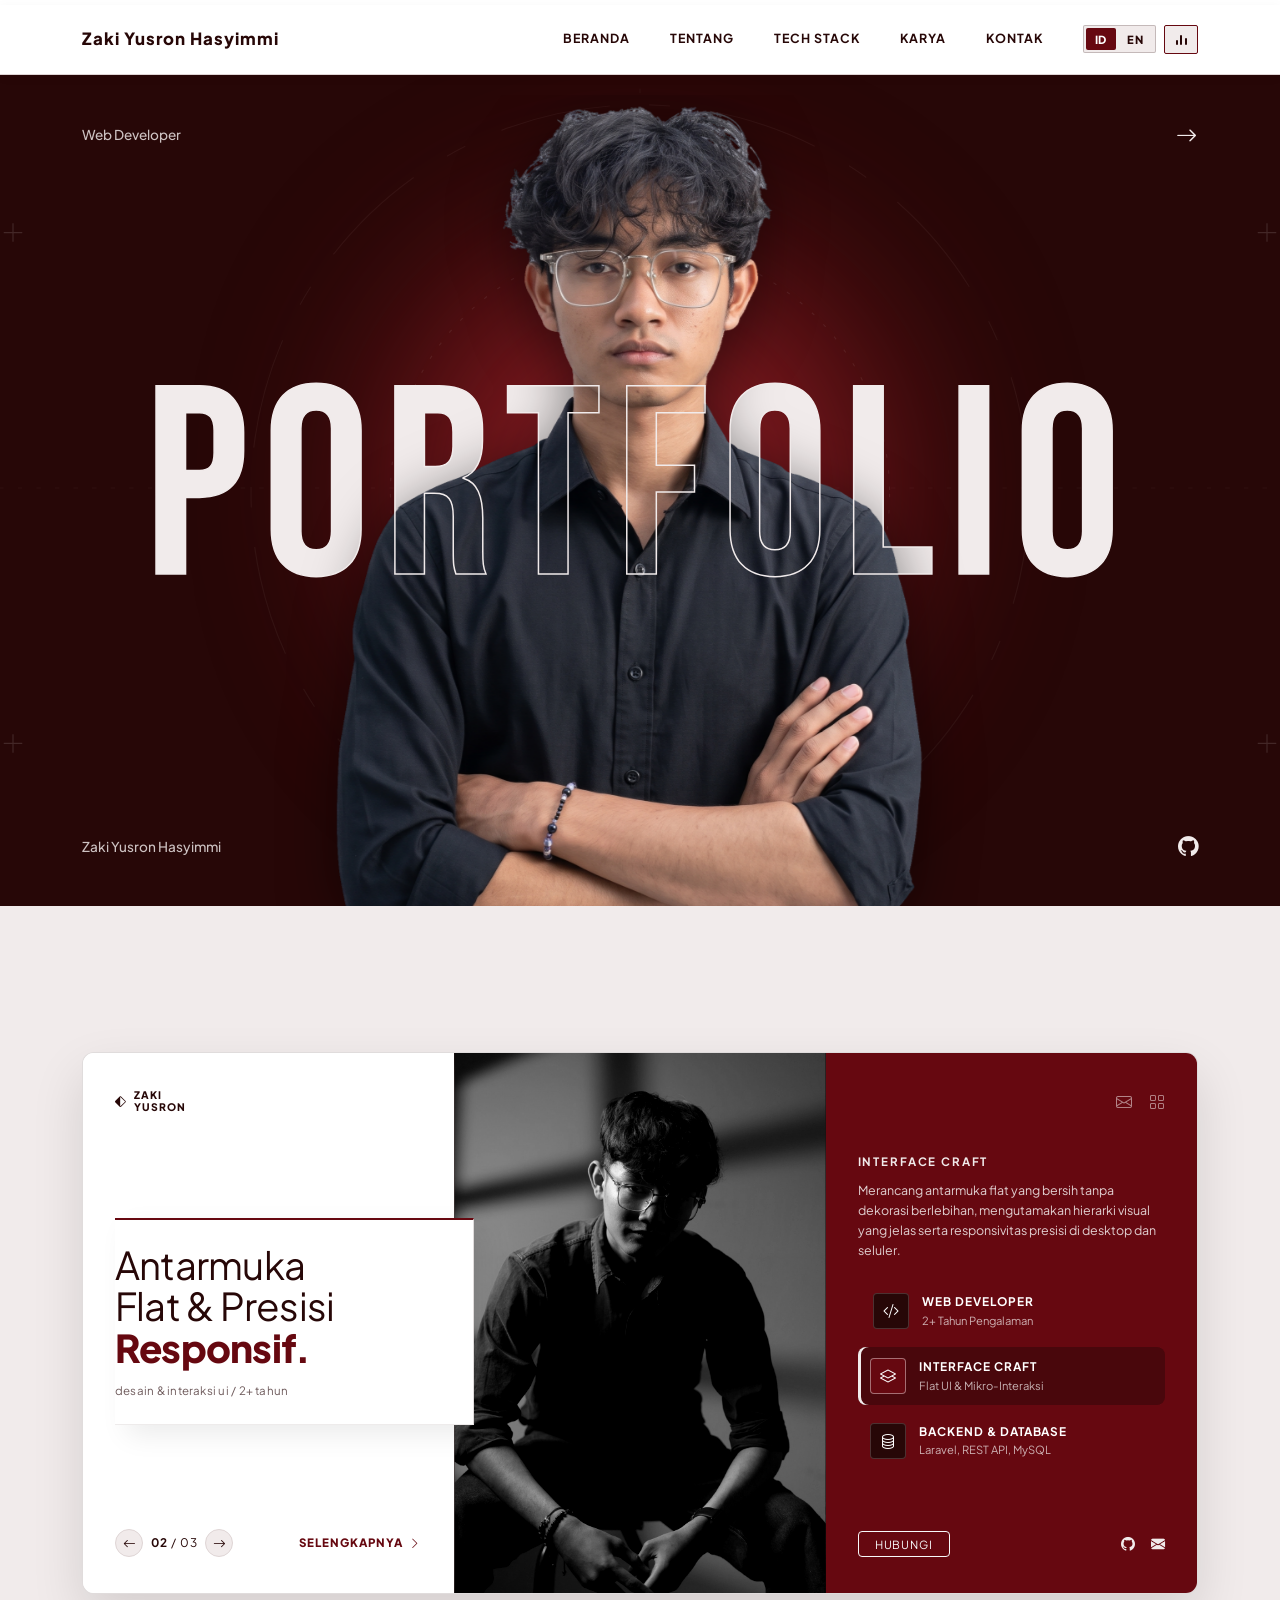
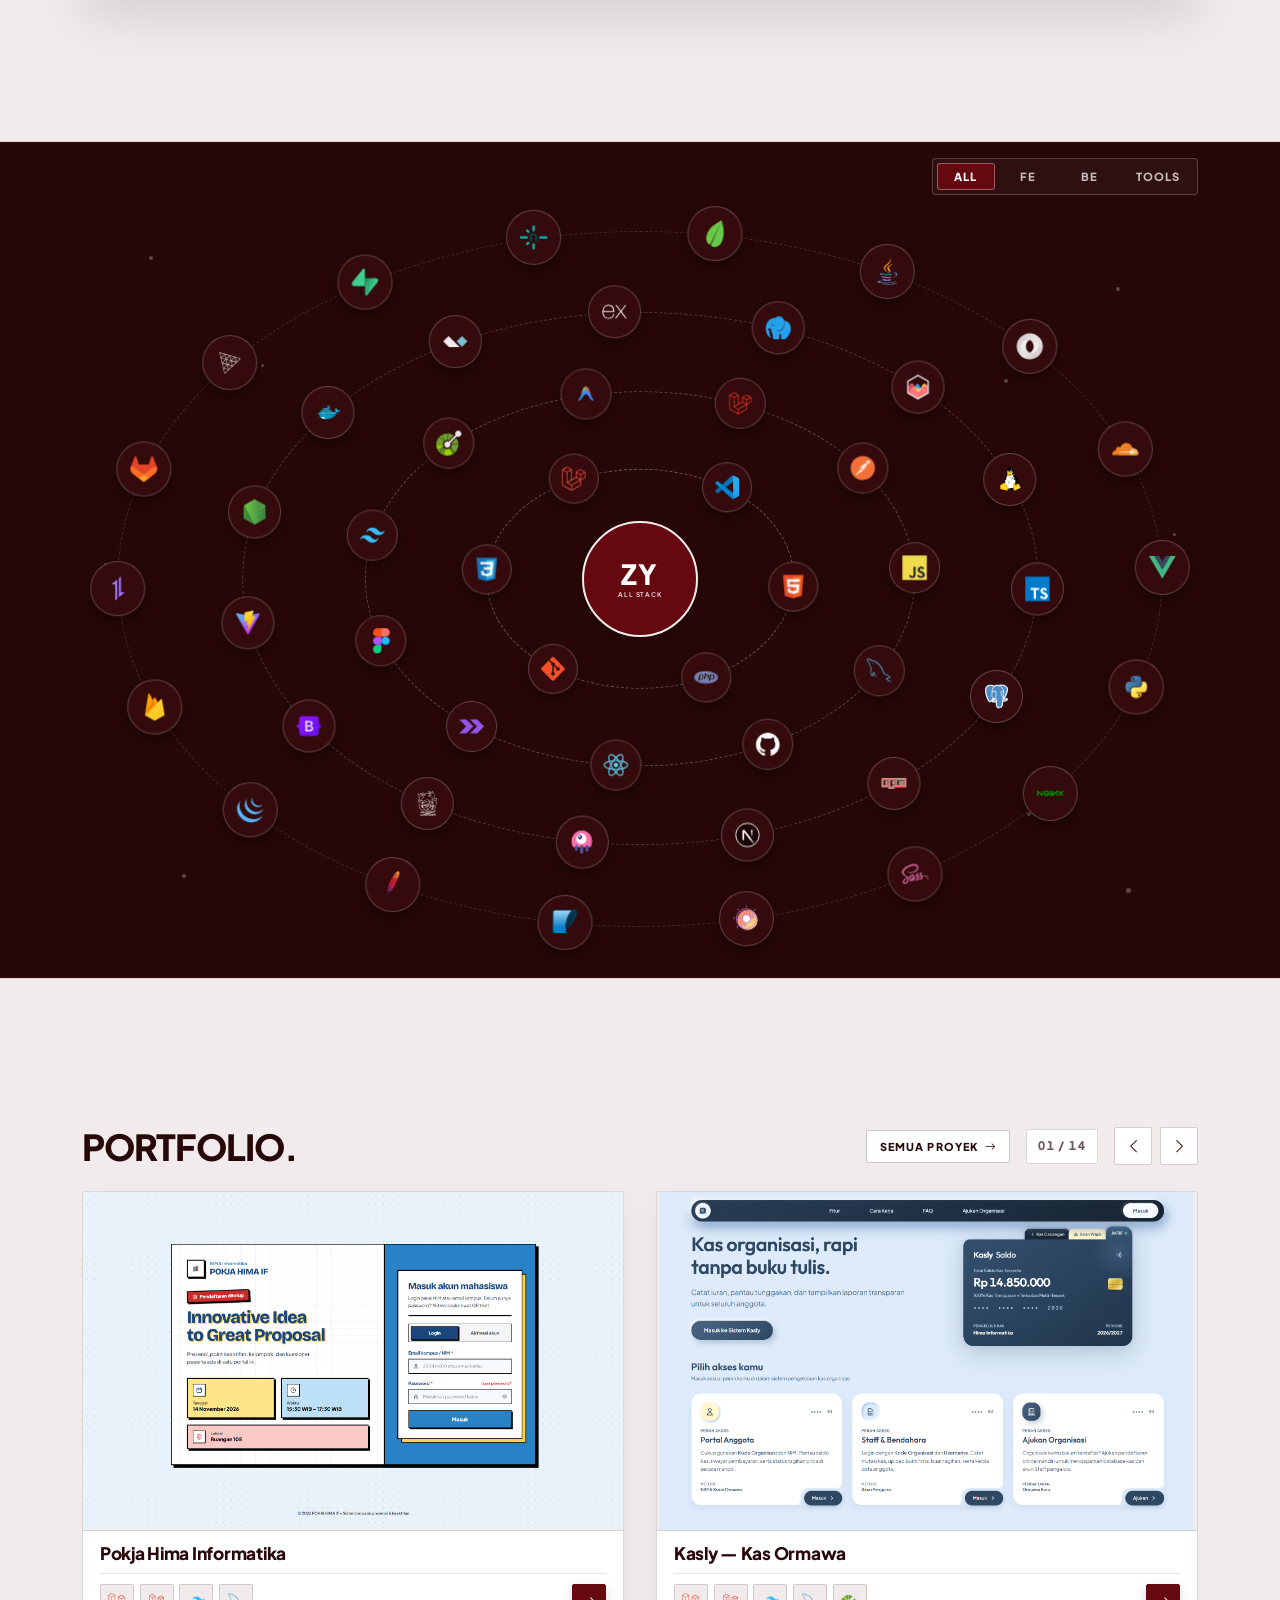
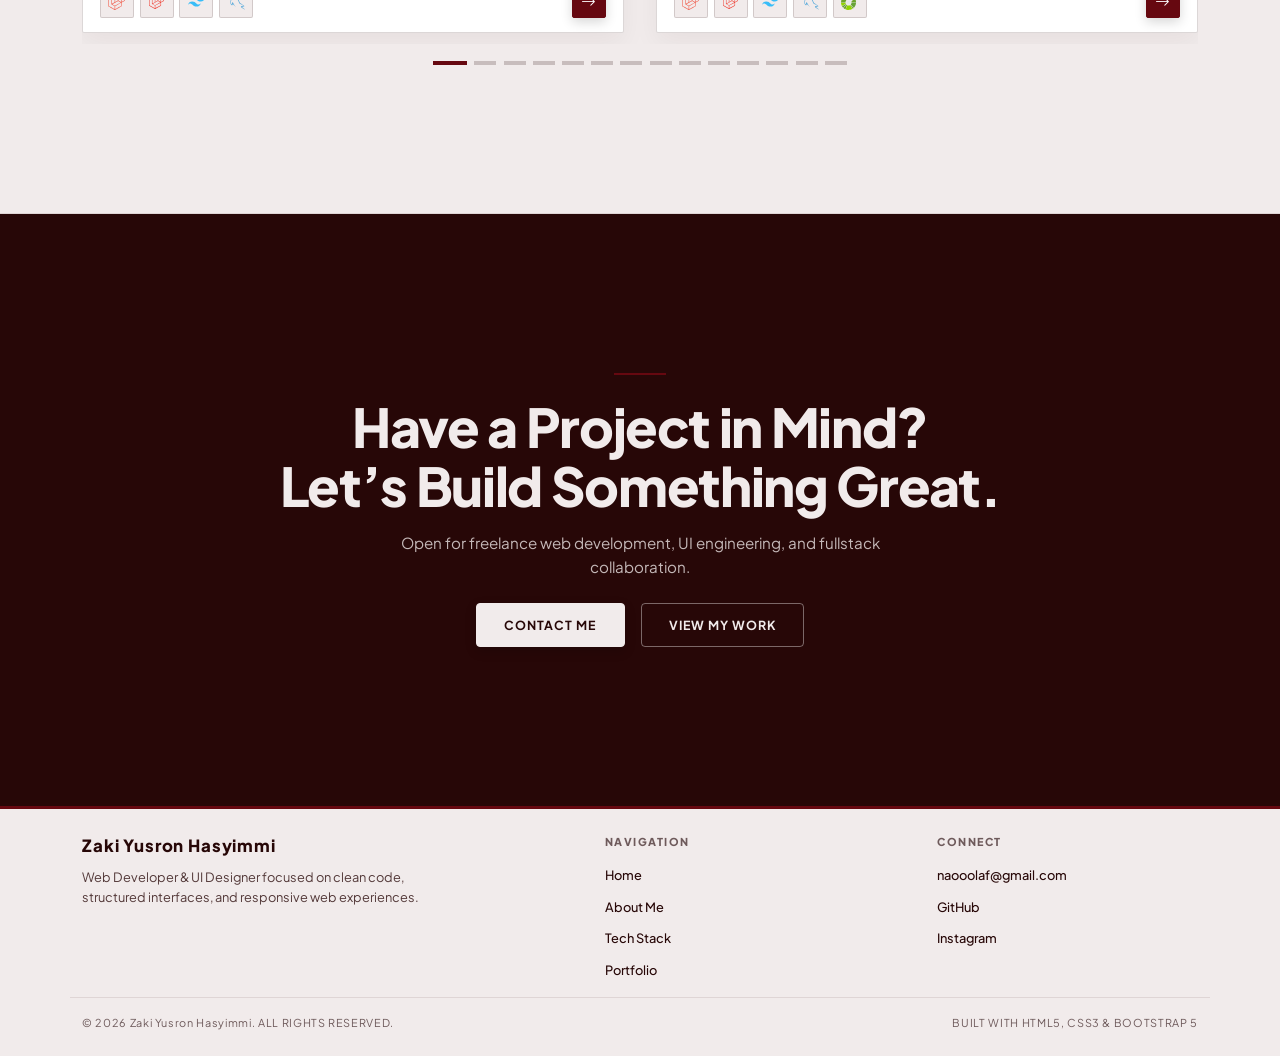
==== index.html @ 79c5156e "Add Wonderful Invitation event ticketing as project 15" ====
<!DOCTYPE html>
<html lang="id">
<head>
  <meta charset="UTF-8" />
  <meta name="viewport" content="width=device-width, initial-scale=1.0" />
  <title>Portofolio — Zaki Yusron Hasyimmi</title>

  <!-- Google Fonts: Bebas Neue (Display) & Plus Jakarta Sans (Clean Body) -->
  <link rel="preconnect" href="https://fonts.googleapis.com" />
  <link rel="preconnect" href="https://fonts.gstatic.com" crossorigin />
  <link
    href="https://fonts.googleapis.com/css2?family=Bebas+Neue&family=Plus+Jakarta+Sans:wght@400;500;600;700;800&display=swap"
    rel="stylesheet"
  />

  <!-- Bootstrap 5 CSS & Bootstrap Icons -->
  <link
    href="https://cdn.jsdelivr.net/npm/bootstrap@5.3.3/dist/css/bootstrap.min.css"
    rel="stylesheet"
  />
  <link
    href="https://cdn.jsdelivr.net/npm/bootstrap-icons@1.11.3/font/bootstrap-icons.min.css"
    rel="stylesheet"
  />

  <!-- Preload Hero Portrait -->
  <link rel="preload" as="image" href="assets/img/hero-zaki.png" fetchpriority="high" />

  <!-- Custom Stylesheet -->
  <link rel="stylesheet" href="assets/css/style.css" />
  <script>
    if ("scrollRestoration" in window.history) {
      window.history.scrollRestoration = "manual";
    }
    (function () {
      var nav = window.performance && window.performance.getEntriesByType
        ? window.performance.getEntriesByType("navigation")[0]
        : null;
      var isReload = (nav && nav.type === "reload") ||
        (window.performance && window.performance.navigation && window.performance.navigation.type === 1);
      if (isReload && window.location.hash && window.location.hash !== "#home") {
        window.history.replaceState(null, "", window.location.pathname + window.location.search + "#home");
      }
      var isHeroEntry = isReload || !window.location.hash || window.location.hash === "#home";
      var reducedMotion = window.matchMedia && window.matchMedia("(prefers-reduced-motion: reduce)").matches;
      var hasTransition = false;
      var transitionMode = "editorial";
      try {
        hasTransition = window.sessionStorage.getItem("portfolioTransition") === "1";
        transitionMode = window.sessionStorage.getItem("portfolioTransitionMode") || "editorial";
      } catch (_) {}
      if (!hasTransition && document.referrer) {
        if (/\/contact\.html(?:$|[?#])/i.test(document.referrer)) {
          hasTransition = true;
          transitionMode = "soft";
        } else if (/\/project\.html(?:$|[?#])/i.test(document.referrer)) {
          hasTransition = true;
        }
      }
      if (isHeroEntry && !reducedMotion) {
        document.documentElement.classList.add("is-preloading");
      } else if (hasTransition && !reducedMotion) {
        document.documentElement.classList.add("is-page-entering");
        if (transitionMode === "soft") {
          document.documentElement.classList.add("is-page-entering-soft");
        }
      }
      if (isHeroEntry) {
        window.scrollTo(0, 0);
      }
    })();
  </script>
</head>
<body data-page="home">
  <!-- ==================== PRELOADER ==================== -->
  <div id="sitePreloader" class="site-preloader" role="status" aria-live="polite" aria-label="Loading portfolio">
    <!-- Top Curtain: Editorial Stone -->
    <div class="site-preloader-pane site-preloader-pane--top">
      <div class="container site-preloader-edge">
        <span class="site-preloader-brand">
          <i class="bi bi-diamond-half me-2" aria-hidden="true"></i>
          <span>ZAKI YUSRON HASYIMMI</span>
        </span>
        <span class="site-preloader-tag">WEB DEVELOPER</span>
      </div>
    </div>

    <!-- Bottom Curtain: Editorial Dark Red -->
    <div class="site-preloader-pane site-preloader-pane--bottom">
      <div class="container site-preloader-edge">
        <span class="site-preloader-tag">PORTFOLIO // 2026</span>
        <span class="site-preloader-percent" id="sitePreloaderPercent">00%</span>
      </div>
    </div>

    <!-- Center Split Seam -->
    <div class="site-preloader-seam" aria-hidden="true">
      <div class="site-preloader-seam-fill" id="sitePreloaderSeam"></div>
    </div>

    <!-- Center Overlapping Stamp Card (Ramon / Swiss Frame) -->
    <div class="site-preloader-card">
      <span class="site-preloader-kicker" aria-hidden="true">INITIALIZING</span>
      <div class="site-preloader-word" aria-label="z.ysrnh">
        <span class="site-preloader-text" id="sitePreloaderText" aria-hidden="true"></span><span class="site-preloader-caret" aria-hidden="true"></span>
      </div>
      <div class="site-preloader-card-track" aria-hidden="true">
        <div class="site-preloader-card-bar" id="sitePreloaderBar"></div>
      </div>
    </div>
  </div>

  <!-- ==================== NAVBAR ==================== -->
  <header class="site-header sticky-top">
    <nav class="navbar navbar-expand-lg py-3">
      <div class="container">
        <a class="navbar-brand fw-extrabold tracking-wide" href="#home">
          Zaki Yusron Hasyimmi
        </a>

        <button
          class="navbar-toggler border-0 shadow-none"
          type="button"
          data-bs-toggle="collapse"
          data-bs-target="#mainNavbar"
          aria-controls="mainNavbar"
          aria-expanded="false"
          aria-label="Toggle navigation"
        >
          <span class="navbar-toggler-icon"></span>
        </button>

        <div class="collapse navbar-collapse" id="mainNavbar">
          <ul class="navbar-nav ms-auto align-items-lg-center gap-lg-4 mt-3 mt-lg-0">
            <li class="nav-item">
              <a class="nav-link" href="#home" data-i18n="nav.home">BERANDA</a>
            </li>
            <li class="nav-item">
              <a class="nav-link" href="#about" data-i18n="nav.about">TENTANG</a>
            </li>
            <li class="nav-item">
              <a class="nav-link" href="#skills" data-i18n="nav.skills">TECH STACK</a>
            </li>
            <li class="nav-item">
              <a class="nav-link" href="#work" data-i18n="nav.work">KARYA</a>
            </li>
            <li class="nav-item">
              <a class="nav-link" href="#contact" data-i18n="nav.contact">KONTAK</a>
            </li>
            <li class="nav-item ms-lg-2 pt-2 pt-lg-0">
              <div class="d-flex align-items-center gap-2">
                <div class="lang-switcher" role="group" aria-label="Pilih bahasa" data-i18n-aria="lang.groupAria">
                  <button type="button" class="lang-btn is-active" data-lang="id" aria-pressed="true">ID</button>
                  <button type="button" class="lang-btn" data-lang="en" aria-pressed="false">EN</button>
                </div>
                <button
                  type="button"
                  id="audioToggleBtn"
                  class="audio-toggle-btn"
                  aria-label="Putar atau bisukan musik latar"
                  aria-pressed="false"
                  data-i18n-aria="audio.toggleAria"
                  data-audio-toggle
                >
                  <span class="audio-eq" aria-hidden="true"><span></span><span></span><span></span></span>
                </button>
              </div>
            </li>
          </ul>
        </div>
      </div>
    </nav>
  </header>

  <main>
    <!-- ==================== HERO SECTION (ref1.png style) ==================== -->
    <section id="home" class="hero-section is-hero-play">
      <div class="hero-ambient-bg" aria-hidden="true">
        <div class="hero-bg-glow"></div>

        <svg class="hero-bg-rings" viewBox="0 0 1200 720" preserveAspectRatio="xMidYMid slice">
          <!-- Faint Architectural Axis Crosshairs -->
          <line x1="0" y1="360" x2="1200" y2="360" stroke="rgba(241, 235, 235, 0.04)" stroke-width="1" stroke-dasharray="4 12" />
          <line x1="600" y1="0" x2="600" y2="720" stroke="rgba(241, 235, 235, 0.04)" stroke-width="1" stroke-dasharray="4 12" />

          <!-- Subtle Concentric Focus Rings Behind Portrait -->
          <g class="hero-bg-ring hero-bg-ring--cw">
            <circle cx="600" cy="365" r="215" fill="none" stroke="rgba(241, 235, 235, 0.075)" stroke-width="1" stroke-dasharray="3 11" />
          </g>
          <g class="hero-bg-ring hero-bg-ring--ccw">
            <circle cx="600" cy="365" r="335" fill="none" stroke="rgba(241, 235, 235, 0.05)" stroke-width="1" stroke-dasharray="96 34 18 34" />
          </g>

          <!-- Faint Outer Edge Framing Crosses -->
          <path d="M52 140 L68 140 M60 132 L60 148 M1132 140 L1148 140 M1140 132 L1140 148 M52 580 L68 580 M60 572 L60 588 M1132 580 L1148 580 M1140 572 L1140 588" stroke="rgba(241, 235, 235, 0.14)" stroke-width="1" />
        </svg>

        <span class="hero-dust" style="--dx: 10%; --dy: 68%; --dsz: 2.5px; --ddur: 13s; --ddel: -2s;"></span>
        <span class="hero-dust" style="--dx: 18%; --dy: 34%; --dsz: 2px; --ddur: 17s; --ddel: -6s;"></span>
        <span class="hero-dust" style="--dx: 25%; --dy: 78%; --dsz: 3px; --ddur: 15s; --ddel: -9s;"></span>
        <span class="hero-dust" style="--dx: 75%; --dy: 74%; --dsz: 2.5px; --ddur: 14s; --ddel: -4s;"></span>
        <span class="hero-dust" style="--dx: 83%; --dy: 36%; --dsz: 2px; --ddur: 18s; --ddel: -11s;"></span>
        <span class="hero-dust" style="--dx: 90%; --dy: 64%; --dsz: 3px; --ddur: 16s; --ddel: -7s;"></span>
      </div>

      <div class="hero-portrait-wrap">
        <img
          src="assets/img/hero-zaki.png"
          alt="Potret Zaki Yusron Hasyimmi"
          data-i18n-alt="hero.portraitAlt"
          class="hero-portrait-img"
        />
      </div>

      <div class="container hero-inner d-flex flex-column justify-content-between py-4 py-lg-5">
        <!-- Top Bar -->
        <div class="d-flex justify-content-between align-items-center hero-meta">
          <span>Web Developer</span>
          <a
            href="#about"
            class="hero-arrow-link"
            aria-label="Gulir ke bagian Tentang"
            data-i18n-aria="hero.arrowAria"
          >
            <i class="bi bi-arrow-right"></i>
          </a>
        </div>

        <!-- Center Layered Typography -->
        <div class="hero-stage my-auto">
          <div class="hero-word hero-word-solid" aria-hidden="true">PORTFOLIO</div>
          <h1 class="hero-word hero-word-outline">PORTFOLIO</h1>
        </div>

        <!-- Bottom Bar -->
        <div class="d-flex justify-content-between align-items-center hero-meta">
          <span>Zaki Yusron Hasyimmi</span>
          <a
            href="https://github.com/zysrnh"
            target="_blank"
            rel="noopener noreferrer"
            class="hero-meta-link"
            aria-label="Profil GitHub Zaki Yusron Hasyimmi"
            data-i18n-aria="hero.githubAria"
          >
            <i class="bi bi-github" aria-hidden="true"></i>
          </a>
        </div>
      </div>

      <div class="hero-navy-sheen" aria-hidden="true"></div>
    </section>

    <!-- ==================== ABOUT ME SECTION (Editorial Blueprint + Ramon 3-Panel) ==================== -->
    <section id="about" class="about-section">
      <div class="about-ambient-bg" aria-hidden="true">
        <div class="about-backdrop-word about-backdrop-word--top">ABOUT</div>
        <div class="about-backdrop-word about-backdrop-word--bottom">PROFILE</div>
        <svg class="about-bg-reticle" viewBox="0 0 1200 700" preserveAspectRatio="xMidYMid slice">
          <defs>
            <pattern id="aboutGridPattern" width="56" height="56" patternUnits="userSpaceOnUse">
              <path d="M 56 0 L 0 0 0 56" fill="none" stroke="rgba(39, 7, 7, 0.085)" stroke-width="1" />
              <path d="M 53 0 L 59 0 M 56 -3 L 56 3" fill="none" stroke="rgba(102, 8, 16, 0.16)" stroke-width="1" />
            </pattern>
          </defs>
          <rect width="1200" height="700" fill="url(#aboutGridPattern)" />

          <!-- Hairline Blueprint Axes -->
          <line x1="0" y1="350" x2="1200" y2="350" stroke="rgba(39, 7, 7, 0.2)" stroke-width="1" stroke-dasharray="5 9" />
          <line x1="600" y1="0" x2="600" y2="700" stroke="rgba(39, 7, 7, 0.2)" stroke-width="1" stroke-dasharray="5 9" />
          <line x1="90" y1="55" x2="1110" y2="645" stroke="rgba(39, 7, 7, 0.1)" stroke-width="1" />
          <line x1="1110" y1="55" x2="90" y2="645" stroke="rgba(39, 7, 7, 0.1)" stroke-width="1" />

          <!-- Wide Reference Frame & Target Rings -->
          <circle cx="600" cy="350" r="390" fill="none" stroke="rgba(102, 8, 16, 0.22)" stroke-width="1.2" stroke-dasharray="8 10" />
          <circle cx="600" cy="350" r="515" fill="none" stroke="rgba(39, 7, 7, 0.14)" stroke-width="1" />

          <!-- Corner Blueprint Brackets -->
          <path d="M24 58 L24 24 L58 24" fill="none" stroke="rgba(102, 8, 16, 0.5)" stroke-width="1.8" />
          <path d="M1142 24 L1176 24 L1176 58" fill="none" stroke="rgba(102, 8, 16, 0.5)" stroke-width="1.8" />
          <path d="M24 642 L24 676 L58 676" fill="none" stroke="rgba(102, 8, 16, 0.5)" stroke-width="1.8" />
          <path d="M1142 676 L1176 676 L1176 642" fill="none" stroke="rgba(102, 8, 16, 0.5)" stroke-width="1.8" />

          <!-- Registration Crosshairs (+) -->
          <path d="M44 350 L64 350 M54 340 L54 360 M1136 350 L1156 350 M1146 340 L1146 360 M590 24 L610 24 M600 14 L600 34 M590 676 L610 676 M600 666 L600 686" stroke="rgba(102, 8, 16, 0.55)" stroke-width="1.6" />
        </svg>
      </div>

      <div class="container position-relative about-container">
        <div class="ramon-card" id="aboutRamonCard">
          <div class="ramon-grid">
            <!-- Panel 1: Left White Intro -->
            <div class="ramon-left">
              <div class="d-flex justify-content-between align-items-center">
                <div class="ramon-brand-mark">
                  <i class="bi bi-diamond-half me-2" aria-hidden="true"></i>
                  <span>ZAKI<br />YUSRON</span>
                </div>
                <button
                  type="button"
                  id="aboutBackBtn"
                  class="ramon-back-btn"
                  aria-label="Kembali ke ringkasan"
                  data-i18n-aria="about.backAria"
                >
                  <i class="bi bi-arrow-left me-1"></i> <span data-i18n="about.back">Kembali</span>
                </button>
              </div>

              <div class="ramon-headline-box my-auto" id="aboutLeftContent">
                <h2 class="ramon-title" id="aboutSlideTitle">
                  Merancang<br />
                  Kode Rapi<br />
                  <strong>Selalu.</strong>
                </h2>
                <p class="ramon-sub mb-0" id="aboutSlideSub">
                  ide ke aplikasi web / oleh z.ysrnh
                </p>
                <p class="ramon-mobile-desc d-lg-none mb-0" id="aboutMobileDesc"></p>
              </div>

              <div class="ramon-bottom-nav d-flex align-items-center justify-content-between">
                <div class="d-flex align-items-center gap-2">
                  <button
                    type="button"
                    id="aboutPrevBtn"
                    class="ramon-arrow-btn"
                    aria-label="Slide sebelumnya"
                    data-i18n-aria="about.prevAria"
                  >
                    <i class="bi bi-arrow-left"></i>
                  </button>
                  <span class="ramon-counter">
                    <strong id="aboutSlideNum">01</strong> / 03
                  </span>
                  <button
                    type="button"
                    id="aboutNextBtn"
                    class="ramon-arrow-btn"
                    aria-label="Slide berikutnya"
                    data-i18n-aria="about.nextAria"
                  >
                    <i class="bi bi-arrow-right"></i>
                  </button>
                </div>

                <button type="button" id="aboutExpandBtn" class="ramon-readmore-btn">
                  <span data-i18n="about.readMore">SELENGKAPNYA</span> <i class="bi bi-chevron-right ms-1"></i>
                </button>
              </div>
            </div>

            <!-- Panel 2: Center B&W Editorial Portrait Slider Track -->
            <div class="ramon-center">
              <div class="ramon-photo-track" id="aboutPhotoTrack">
                <img
                  src="assets/img/about-zaki-1.jpg"
                  alt="Potret editorial Zaki Yusron Hasyimmi 1"
                  class="ramon-photo"
                />
                <img
                  src="assets/img/about-zaki-2.jpg"
                  alt="Potret editorial Zaki Yusron Hasyimmi 2"
                  class="ramon-photo"
                />
                <img
                  src="assets/img/about-zaki-3.jpg"
                  alt="Potret editorial Zaki Yusron Hasyimmi 3"
                  class="ramon-photo"
                />
              </div>
            </div>

            <!-- Panel 3: Right Dark Abstract & Expandable Detail -->
            <div class="ramon-right">
              <div class="d-flex justify-content-end gap-3 ramon-top-icons">
                <button
                  type="button"
                  class="btn btn-link p-0 text-white-50"
                  data-bs-toggle="modal"
                  data-bs-target="#contactModal"
                  aria-label="Buka formulir kontak"
                  data-i18n-aria="about.contactAria"
                >
                  <i class="bi bi-envelope"></i>
                </button>
                <a
                  href="#work"
                  class="text-white-50"
                  aria-label="Lihat bagian Karya"
                  data-i18n-aria="about.workAria"
                >
                  <i class="bi bi-grid"></i>
                </a>
              </div>

              <div class="my-auto ramon-right-body" id="aboutRightContent">
                <div class="ramon-abstract-label" id="aboutRightLabel">RINGKASAN</div>
                <p class="ramon-abstract-text" id="aboutRightText">
                  Mahasiswa Teknik Informatika &amp; Fullstack Web Developer berpengalaman 2+ tahun mengubah kebutuhan kompleks menjadi aplikasi web cepat, rapi, dan responsif.
                </p>

                <ul class="list-unstyled ramon-item-list mb-0" id="aboutItemList">
                  <li class="active" data-slide-target="0">
                    <div class="ramon-item-thumb thumb-icon">
                      <i class="bi bi-code-slash"></i>
                    </div>
                    <div>
                      <div class="ramon-item-title">WEB DEVELOPER</div>
                      <div class="ramon-item-sub">2+ Tahun Pengalaman</div>
                    </div>
                  </li>
                  <li data-slide-target="1">
                    <div class="ramon-item-thumb thumb-icon">
                      <i class="bi bi-layers"></i>
                    </div>
                    <div>
                      <div class="ramon-item-title">INTERFACE CRAFT</div>
                      <div class="ramon-item-sub">Flat UI &amp; Mikro-Interaksi</div>
                    </div>
                  </li>
                  <li data-slide-target="2">
                    <div class="ramon-item-thumb thumb-icon">
                      <i class="bi bi-database"></i>
                    </div>
                    <div>
                      <div class="ramon-item-title">BACKEND &amp; DATABASE</div>
                      <div class="ramon-item-sub">Laravel, REST API, MySQL</div>
                    </div>
                  </li>
                </ul>

                <!-- Expanded Detail View (Shown when READ MORE / item clicked) -->
                <div class="ramon-detail-panel" id="aboutDetailPanel">
                  <div class="ramon-detail-tabs mb-3" role="tablist">
                    <button type="button" class="detail-tab active" data-tab="overview">
                      <i class="bi bi-file-text" aria-hidden="true"></i>
                      <span data-i18n="about.tabOverview">Ringkasan</span>
                    </button>
                    <button type="button" class="detail-tab" data-tab="stack">
                      <i class="bi bi-layers" aria-hidden="true"></i>
                      <span data-i18n="about.tabStack">Stack Utama</span>
                    </button>
                    <button type="button" class="detail-tab" data-tab="focus">
                      <i class="bi bi-bullseye" aria-hidden="true"></i>
                      <span data-i18n="about.tabFocus">Fokus</span>
                    </button>
                  </div>
                  <p class="ramon-detail-copy mb-3" id="aboutDetailCopy"></p>
                  <div class="d-flex flex-wrap gap-2" id="aboutDetailBadges"></div>
                </div>
              </div>

              <div class="d-flex justify-content-between align-items-center pt-3">
                <button
                  type="button"
                  class="btn btn-sm btn-outline-light rounded-1 px-3 py-1"
                  style="font-size: 0.7rem; letter-spacing: 0.08em;"
                  data-bs-toggle="modal"
                  data-bs-target="#contactModal"
                  data-i18n="about.hire"
                >
                  HUBUNGI
                </button>
                <div class="d-flex align-items-center gap-3 ramon-socials">
                  <a href="https://github.com/zysrnh" target="_blank" rel="noopener noreferrer" aria-label="GitHub Zaki Yusron Hasyimmi">
                    <i class="bi bi-github"></i>
                  </a>
                  <button
                    type="button"
                    class="ramon-social-btn"
                    data-bs-toggle="modal"
                    data-bs-target="#contactModal"
                    aria-label="Buka formulir kontak"
                    data-i18n-aria="about.contactAria"
                  >
                    <i class="bi bi-envelope-fill"></i>
                  </button>
                </div>
              </div>
            </div>
          </div>
        </div>
      </div>
    </section>

    <!-- ==================== TECH STACK SECTION (Full-Screen Constellation Orbit) ==================== -->
    <section id="skills" class="skills-section" aria-label="Tech Stack">
      <div class="skills-galaxy-bg" aria-hidden="true">
        <div class="skills-galaxy-aura skills-galaxy-aura--core"></div>
        <div class="skills-galaxy-aura skills-galaxy-aura--left"></div>
        <div class="skills-galaxy-aura skills-galaxy-aura--right"></div>
        <span class="galaxy-star" style="--sx: 9%; --sy: 14%; --sz: 2.5px; --sd: 0s;"></span>
        <span class="galaxy-star" style="--sx: 18%; --sy: 32%; --sz: 2px; --sd: -1.1s;"></span>
        <span class="galaxy-star" style="--sx: 27%; --sy: 11%; --sz: 3px; --sd: -2.4s;"></span>
        <span class="galaxy-star" style="--sx: 41%; --sy: 18%; --sz: 2px; --sd: -0.7s;"></span>
        <span class="galaxy-star" style="--sx: 63%; --sy: 13%; --sz: 3px; --sd: -1.9s;"></span>
        <span class="galaxy-star" style="--sx: 78%; --sy: 24%; --sz: 2px; --sd: -3.2s;"></span>
        <span class="galaxy-star" style="--sx: 89%; --sy: 15%; --sz: 3px; --sd: -0.4s;"></span>
        <span class="galaxy-star" style="--sx: 12%; --sy: 68%; --sz: 3px; --sd: -2.1s;"></span>
        <span class="galaxy-star" style="--sx: 23%; --sy: 82%; --sz: 2px; --sd: -1.5s;"></span>
        <span class="galaxy-star" style="--sx: 37%; --sy: 74%; --sz: 2.5px; --sd: -0.8s;"></span>
        <span class="galaxy-star" style="--sx: 66%; --sy: 80%; --sz: 2px; --sd: -2.7s;"></span>
        <span class="galaxy-star" style="--sx: 79%; --sy: 67%; --sz: 3px; --sd: -1.3s;"></span>
        <span class="galaxy-star" style="--sx: 91%; --sy: 78%; --sz: 2.5px; --sd: -3.5s;"></span>
        <span class="galaxy-star" style="--sx: 52%; --sy: 89%; --sz: 2px; --sd: -0.9s;"></span>
        <span class="galaxy-meteor galaxy-meteor--1"></span>
        <span class="galaxy-meteor galaxy-meteor--2"></span>
      </div>
      <div class="skills-galaxy-wave" aria-hidden="true"></div>
      <div class="skills-galaxy-wave skills-galaxy-wave--secondary" aria-hidden="true"></div>

      <div class="container skills-inner d-flex flex-column py-2 py-lg-3">
        <!-- Top Bar -->
        <div class="skills-top-bar d-flex justify-content-end align-items-center">
          <div class="stack-filter-group" role="group" aria-label="Filter stack">
            <button type="button" class="stack-filter-btn is-active" data-stack="all">All</button>
            <button type="button" class="stack-filter-btn" data-stack="fe">FE</button>
            <button type="button" class="stack-filter-btn" data-stack="be">BE</button>
            <button type="button" class="stack-filter-btn" data-stack="tools">Tools</button>
          </div>
        </div>

        <!-- Center Stage: Full-Container Elliptical Orbit Constellation -->
        <div class="skills-stage flex-grow-1">
          <div class="skills-backdrop-word" aria-hidden="true">TECH STACK</div>

          <svg class="skills-bg-reticle" viewBox="0 0 1200 700" preserveAspectRatio="xMidYMid slice" aria-hidden="true">
            <!-- Crosshair Coordinate Axes -->
            <line x1="0" y1="350" x2="1200" y2="350" stroke="rgba(241, 235, 235, 0.05)" stroke-width="1" stroke-dasharray="4 10" />
            <line x1="600" y1="0" x2="600" y2="700" stroke="rgba(241, 235, 235, 0.05)" stroke-width="1" stroke-dasharray="4 10" />
            <!-- Diagonal Alignment Rays -->
            <line x1="160" y1="80" x2="1040" y2="620" stroke="rgba(241, 235, 235, 0.028)" stroke-width="1" />
            <line x1="1040" y1="80" x2="160" y2="620" stroke="rgba(241, 235, 235, 0.028)" stroke-width="1" />
            <!-- Outer Telemetry Compass Arcs -->
            <circle cx="600" cy="350" r="320" fill="none" stroke="rgba(241, 235, 235, 0.045)" stroke-width="1" />
            <circle cx="600" cy="350" r="465" fill="none" stroke="rgba(241, 235, 235, 0.035)" stroke-width="1" stroke-dasharray="2 14" />
            <!-- Corner Brackets -->
            <path d="M28 52 L28 28 L52 28" fill="none" stroke="rgba(241, 235, 235, 0.14)" stroke-width="1.2" />
            <path d="M1148 28 L1172 28 L1172 52" fill="none" stroke="rgba(241, 235, 235, 0.14)" stroke-width="1.2" />
            <path d="M28 648 L28 672 L52 672" fill="none" stroke="rgba(241, 235, 235, 0.14)" stroke-width="1.2" />
            <path d="M1148 672 L1172 672 L1172 648" fill="none" stroke="rgba(241, 235, 235, 0.14)" stroke-width="1.2" />
            <!-- Faint Corner Star Constellation Links -->
            <polyline points="72,118 148,84 196,156" fill="none" stroke="rgba(241, 235, 235, 0.065)" stroke-width="1" />
            <polyline points="1128,112 1044,76 998,144" fill="none" stroke="rgba(241, 235, 235, 0.065)" stroke-width="1" />
            <polyline points="84,592 162,626 210,554" fill="none" stroke="rgba(241, 235, 235, 0.065)" stroke-width="1" />
            <polyline points="1118,588 1036,628 986,562" fill="none" stroke="rgba(241, 235, 235, 0.065)" stroke-width="1" />
            <!-- Center Reticle Ticks -->
            <path d="M594 26 L606 26 M594 674 L606 674 M24 344 L24 356 M1176 344 L1176 356" stroke="rgba(241, 235, 235, 0.16)" stroke-width="1.2" />
          </svg>

          <div class="skills-orbit-center orbit-showcase" id="skillsOrbitBox">
            <div class="orbit-viewport" id="showcaseStackGrid">
              <div class="orbit-stage">
                <span class="constellation-dot constellation-dot--1" aria-hidden="true"></span>
                <span class="constellation-dot constellation-dot--2" aria-hidden="true"></span>
                <span class="constellation-dot constellation-dot--3" aria-hidden="true"></span>
                <span class="constellation-dot constellation-dot--4" aria-hidden="true"></span>
                <span class="constellation-dot constellation-dot--5" aria-hidden="true"></span>
                <span class="constellation-dot constellation-dot--6" aria-hidden="true"></span>
                <span class="constellation-dot constellation-dot--7" aria-hidden="true"></span>
                <span class="constellation-dot constellation-dot--8" aria-hidden="true"></span>
                <span class="constellation-dot constellation-dot--9" aria-hidden="true"></span>
                <span class="constellation-dot constellation-dot--10" aria-hidden="true"></span>

                <div class="orbit-track orbit-track--ring4" aria-hidden="true"></div>
                <div class="orbit-track orbit-track--ring3" aria-hidden="true"></div>
                <div class="orbit-track orbit-track--ring2" aria-hidden="true"></div>
                <div class="orbit-track orbit-track--ring1" aria-hidden="true"></div>

                <div class="orbit-core-wrap" id="orbitCoreWrap">
                  <span class="orbit-switch-wave" aria-hidden="true"></span>
                  <span class="orbit-core-pulse" aria-hidden="true"></span>
                  <div class="orbit-core" id="orbitCore" aria-live="polite">
                    <div class="orbit-core-default">
                      <span class="orbit-core-monogram" id="orbitCoreTitle">ZY</span>
                      <span class="orbit-core-sub" id="orbitCoreSub">ALL STACK</span>
                    </div>
                    <div class="orbit-core-preview" aria-hidden="true">
                      <img src="" alt="" class="orbit-core-preview-img" id="orbitCoreImg" />
                      <span class="orbit-core-preview-name" id="orbitCoreName"></span>
                      <span class="orbit-core-preview-cat" id="orbitCoreCat"></span>
                    </div>
                  </div>
                </div>

                <!-- Ring 1 (6 core icons, CW) -->
                <div class="orbit-rotator orbit-rotator--ring1" style="--orbit-r: 114px;">
                  <div class="orbit-anchor" style="--angle: 0deg;">
                    <div class="orbit-upright">
                      <div class="orbit-centerer">
                        <button type="button" class="orbit-chip" data-stack-cat="fe" data-skill-name="HTML5" data-skill-label="Frontend" aria-label="HTML5 (Frontend)" style="--float-delay: 0s;">
                          <img src="assets/img/icons/html5.svg" alt="HTML5" class="stack-logo-svg" />
                        </button>
                      </div>
                    </div>
                  </div>
                  <div class="orbit-anchor" style="--angle: 60deg;">
                    <div class="orbit-upright">
                      <div class="orbit-centerer">
                        <button type="button" class="orbit-chip" data-stack-cat="be" data-skill-name="PHP" data-skill-label="Backend" aria-label="PHP (Backend)" style="--float-delay: -0.6s;">
                          <img src="assets/img/icons/php.svg" alt="PHP" class="stack-logo-svg" />
                        </button>
                      </div>
                    </div>
                  </div>
                  <div class="orbit-anchor" style="--angle: 120deg;">
                    <div class="orbit-upright">
                      <div class="orbit-centerer">
                        <button type="button" class="orbit-chip" data-stack-cat="tools" data-skill-name="Git" data-skill-label="Version Control" aria-label="Git (Version Control)" style="--float-delay: -1.2s;">
                          <img src="assets/img/icons/git.svg" alt="Git" class="stack-logo-svg" />
                        </button>
                      </div>
                    </div>
                  </div>
                  <div class="orbit-anchor" style="--angle: 180deg;">
                    <div class="orbit-upright">
                      <div class="orbit-centerer">
                        <button type="button" class="orbit-chip" data-stack-cat="fe" data-skill-name="CSS3" data-skill-label="Frontend" aria-label="CSS3 (Frontend)" style="--float-delay: -1.8s;">
                          <img src="assets/img/icons/css3.svg" alt="CSS3" class="stack-logo-svg" />
                        </button>
                      </div>
                    </div>
                  </div>
                  <div class="orbit-anchor" style="--angle: 240deg;">
                    <div class="orbit-upright">
                      <div class="orbit-centerer">
                        <button type="button" class="orbit-chip" data-stack-cat="be" data-skill-name="Laravel" data-skill-label="Backend" aria-label="Laravel (Backend)" style="--float-delay: -2.4s;">
                          <img src="assets/img/icons/laravel.svg" alt="Laravel" class="stack-logo-svg" />
                        </button>
                      </div>
                    </div>
                  </div>
                  <div class="orbit-anchor" style="--angle: 300deg;">
                    <div class="orbit-upright">
                      <div class="orbit-centerer">
                        <button type="button" class="orbit-chip" data-stack-cat="tools" data-skill-name="VS Code" data-skill-label="Code Editor" aria-label="VS Code (Code Editor)" style="--float-delay: -3s;">
                          <img src="assets/img/icons/vscode.svg" alt="VS Code" class="stack-logo-svg" />
                        </button>
                      </div>
                    </div>
                  </div>
                </div>

                <!-- Ring 2 (11 primary icons, CCW) -->
                <div class="orbit-rotator orbit-rotator--ring2" style="--orbit-r: 202px;">
                  <div class="orbit-anchor" style="--angle: 0deg;">
                    <div class="orbit-upright">
                      <div class="orbit-centerer">
                        <button type="button" class="orbit-chip" data-stack-cat="fe" data-skill-name="JavaScript" data-skill-label="Frontend" aria-label="JavaScript (Frontend)" style="--float-delay: -0.2s;">
                          <img src="assets/img/icons/javascript.svg" alt="JavaScript" class="stack-logo-svg" />
                        </button>
                      </div>
                    </div>
                  </div>
                  <div class="orbit-anchor" style="--angle: 32.73deg;">
                    <div class="orbit-upright">
                      <div class="orbit-centerer">
                        <button type="button" class="orbit-chip" data-stack-cat="be" data-skill-name="MySQL" data-skill-label="Database" aria-label="MySQL (Database)" style="--float-delay: -0.7s;">
                          <img src="assets/img/icons/mysql.svg" alt="MySQL" class="stack-logo-svg" />
                        </button>
                      </div>
                    </div>
                  </div>
                  <div class="orbit-anchor" style="--angle: 65.45deg;">
                    <div class="orbit-upright">
                      <div class="orbit-centerer">
                        <button type="button" class="orbit-chip" data-stack-cat="tools" data-skill-name="GitHub" data-skill-label="Repository" aria-label="GitHub (Repository)" style="--float-delay: -1.1s;">
                          <img src="assets/img/icons/github.svg" alt="GitHub" class="stack-logo-svg" />
                        </button>
                      </div>
                    </div>
                  </div>
                  <div class="orbit-anchor" style="--angle: 98.18deg;">
                    <div class="orbit-upright">
                      <div class="orbit-centerer">
                        <button type="button" class="orbit-chip" data-stack-cat="fe" data-skill-name="React" data-skill-label="Frontend" aria-label="React (Frontend)" style="--float-delay: -1.5s;">
                          <img src="assets/img/icons/react.svg" alt="React" class="stack-logo-svg" />
                        </button>
                      </div>
                    </div>
                  </div>
                  <div class="orbit-anchor" style="--angle: 130.91deg;">
                    <div class="orbit-upright">
                      <div class="orbit-centerer">
                        <button type="button" class="orbit-chip" data-stack-cat="be" data-skill-name="Inertia.js" data-skill-label="Fullstack" aria-label="Inertia.js (Fullstack)" style="--float-delay: -1.9s;">
                          <img src="assets/img/icons/inertia.svg" alt="Inertia.js" class="stack-logo-svg" />
                        </button>
                      </div>
                    </div>
                  </div>
                  <div class="orbit-anchor" style="--angle: 163.64deg;">
                    <div class="orbit-upright">
                      <div class="orbit-centerer">
                        <button type="button" class="orbit-chip" data-stack-cat="tools" data-skill-name="Figma" data-skill-label="UI Design" aria-label="Figma (UI Design)" style="--float-delay: -2.3s;">
                          <img src="assets/img/icons/figma.svg" alt="Figma" class="stack-logo-svg" />
                        </button>
                      </div>
                    </div>
                  </div>
                  <div class="orbit-anchor" style="--angle: 196.36deg;">
                    <div class="orbit-upright">
                      <div class="orbit-centerer">
                        <button type="button" class="orbit-chip" data-stack-cat="fe" data-skill-name="Tailwind CSS" data-skill-label="Styling" aria-label="Tailwind CSS (Styling)" style="--float-delay: -2.7s;">
                          <img src="assets/img/icons/tailwind.svg" alt="Tailwind CSS" class="stack-logo-svg" />
                        </button>
                      </div>
                    </div>
                  </div>
                  <div class="orbit-anchor" style="--angle: 229.09deg;">
                    <div class="orbit-upright">
                      <div class="orbit-centerer">
                        <button type="button" class="orbit-chip" data-stack-cat="be" data-skill-name="REST API" data-skill-label="Architecture" aria-label="REST API (Architecture)" style="--float-delay: -3.1s;">
                          <img src="assets/img/icons/restapi.svg" alt="REST API" class="stack-logo-svg" />
                        </button>
                      </div>
                    </div>
                  </div>
                  <div class="orbit-anchor" style="--angle: 261.82deg;">
                    <div class="orbit-upright">
                      <div class="orbit-centerer">
                        <button type="button" class="orbit-chip" data-stack-cat="tools" data-skill-name="Antigravity" data-skill-label="AI Workflow" aria-label="Antigravity (AI Workflow)" style="--float-delay: -0.4s;">
                          <img src="assets/img/icons/antigravity.svg" alt="Antigravity" class="stack-logo-svg" />
                        </button>
                      </div>
                    </div>
                  </div>
                  <div class="orbit-anchor" style="--angle: 294.55deg;">
                    <div class="orbit-upright">
                      <div class="orbit-centerer">
                        <button type="button" class="orbit-chip" data-stack-cat="fe" data-skill-name="Blade" data-skill-label="Templating" aria-label="Blade (Templating)" style="--float-delay: -1.3s;">
                          <img src="assets/img/icons/blade.svg" alt="Blade" class="stack-logo-svg" />
                        </button>
                      </div>
                    </div>
                  </div>
                  <div class="orbit-anchor" style="--angle: 327.27deg;">
                    <div class="orbit-upright">
                      <div class="orbit-centerer">
                        <button type="button" class="orbit-chip" data-stack-cat="tools" data-skill-name="Postman" data-skill-label="API Testing" aria-label="Postman (API Testing)" style="--float-delay: -2.1s;">
                          <img src="assets/img/icons/postman.svg" alt="Postman" class="stack-logo-svg" />
                        </button>
                      </div>
                    </div>
                  </div>
                </div>

                <!-- Ring 3 (15 framework & backend icons, CW) -->
                <div class="orbit-rotator orbit-rotator--ring3" style="--orbit-r: 296px;">
                  <div class="orbit-anchor" style="--angle: 0deg;">
                    <div class="orbit-upright">
                      <div class="orbit-centerer">
                        <button type="button" class="orbit-chip" data-stack-cat="fe" data-skill-name="TypeScript" data-skill-label="Frontend" aria-label="TypeScript (Frontend)" style="--float-delay: -0.1s;">
                          <img src="assets/img/icons/typescript.svg" alt="TypeScript" class="stack-logo-svg" />
                        </button>
                      </div>
                    </div>
                  </div>
                  <div class="orbit-anchor" style="--angle: 24deg;">
                    <div class="orbit-upright">
                      <div class="orbit-centerer">
                        <button type="button" class="orbit-chip" data-stack-cat="be" data-skill-name="PostgreSQL" data-skill-label="Database" aria-label="PostgreSQL (Database)" style="--float-delay: -0.5s;">
                          <img src="assets/img/icons/postgresql.svg" alt="PostgreSQL" class="stack-logo-svg" />
                        </button>
                      </div>
                    </div>
                  </div>
                  <div class="orbit-anchor" style="--angle: 48deg;">
                    <div class="orbit-upright">
                      <div class="orbit-centerer">
                        <button type="button" class="orbit-chip" data-stack-cat="tools" data-skill-name="npm" data-skill-label="Package Manager" aria-label="npm (Package Manager)" style="--float-delay: -0.9s;">
                          <img src="assets/img/icons/npm.svg" alt="npm" class="stack-logo-svg" />
                        </button>
                      </div>
                    </div>
                  </div>
                  <div class="orbit-anchor" style="--angle: 72deg;">
                    <div class="orbit-upright">
                      <div class="orbit-centerer">
                        <button type="button" class="orbit-chip" data-stack-cat="fe" data-skill-name="Next.js" data-skill-label="React Framework" aria-label="Next.js (React Framework)" style="--float-delay: -1.3s;">
                          <img src="assets/img/icons/nextjs.svg" alt="Next.js" class="stack-logo-svg" />
                        </button>
                      </div>
                    </div>
                  </div>
                  <div class="orbit-anchor" style="--angle: 96deg;">
                    <div class="orbit-upright">
                      <div class="orbit-centerer">
                        <button type="button" class="orbit-chip" data-stack-cat="be" data-skill-name="Livewire" data-skill-label="Fullstack" aria-label="Livewire (Fullstack)" style="--float-delay: -1.7s;">
                          <img src="assets/img/icons/livewire.svg" alt="Livewire" class="stack-logo-svg" />
                        </button>
                      </div>
                    </div>
                  </div>
                  <div class="orbit-anchor" style="--angle: 120deg;">
                    <div class="orbit-upright">
                      <div class="orbit-centerer">
                        <button type="button" class="orbit-chip" data-stack-cat="tools" data-skill-name="Composer" data-skill-label="Package Manager" aria-label="Composer (Package Manager)" style="--float-delay: -2.1s;">
                          <img src="assets/img/icons/composer.svg" alt="Composer" class="stack-logo-svg" />
                        </button>
                      </div>
                    </div>
                  </div>
                  <div class="orbit-anchor" style="--angle: 144deg;">
                    <div class="orbit-upright">
                      <div class="orbit-centerer">
                        <button type="button" class="orbit-chip" data-stack-cat="fe" data-skill-name="Bootstrap 5" data-skill-label="Styling" aria-label="Bootstrap 5 (Styling)" style="--float-delay: -2.5s;">
                          <img src="assets/img/icons/bootstrap.svg" alt="Bootstrap 5" class="stack-logo-svg" />
                        </button>
                      </div>
                    </div>
                  </div>
                  <div class="orbit-anchor" style="--angle: 168deg;">
                    <div class="orbit-upright">
                      <div class="orbit-centerer">
                        <button type="button" class="orbit-chip" data-stack-cat="fe" data-skill-name="Vite" data-skill-label="Build Tool" aria-label="Vite (Build Tool)" style="--float-delay: -2.9s;">
                          <img src="assets/img/icons/vite.svg" alt="Vite" class="stack-logo-svg" />
                        </button>
                      </div>
                    </div>
                  </div>
                  <div class="orbit-anchor" style="--angle: 192deg;">
                    <div class="orbit-upright">
                      <div class="orbit-centerer">
                        <button type="button" class="orbit-chip" data-stack-cat="be" data-skill-name="Node.js" data-skill-label="Runtime" aria-label="Node.js (Runtime)" style="--float-delay: -3.3s;">
                          <img src="assets/img/icons/nodejs.svg" alt="Node.js" class="stack-logo-svg" />
                        </button>
                      </div>
                    </div>
                  </div>
                  <div class="orbit-anchor" style="--angle: 216deg;">
                    <div class="orbit-upright">
                      <div class="orbit-centerer">
                        <button type="button" class="orbit-chip" data-stack-cat="tools" data-skill-name="Docker" data-skill-label="Container" aria-label="Docker (Container)" style="--float-delay: -0.3s;">
                          <img src="assets/img/icons/docker.svg" alt="Docker" class="stack-logo-svg" />
                        </button>
                      </div>
                    </div>
                  </div>
                  <div class="orbit-anchor" style="--angle: 240deg;">
                    <div class="orbit-upright">
                      <div class="orbit-centerer">
                        <button type="button" class="orbit-chip" data-stack-cat="fe" data-skill-name="Alpine.js" data-skill-label="Reactive UI" aria-label="Alpine.js (Reactive UI)" style="--float-delay: -0.8s;">
                          <img src="assets/img/icons/alpinejs.svg" alt="Alpine.js" class="stack-logo-svg" />
                        </button>
                      </div>
                    </div>
                  </div>
                  <div class="orbit-anchor" style="--angle: 264deg;">
                    <div class="orbit-upright">
                      <div class="orbit-centerer">
                        <button type="button" class="orbit-chip" data-stack-cat="be" data-skill-name="Express.js" data-skill-label="Backend" aria-label="Express.js (Backend)" style="--float-delay: -1.4s;">
                          <img src="assets/img/icons/expressjs.svg" alt="Express.js" class="stack-logo-svg" />
                        </button>
                      </div>
                    </div>
                  </div>
                  <div class="orbit-anchor" style="--angle: 288deg;">
                    <div class="orbit-upright">
                      <div class="orbit-centerer">
                        <button type="button" class="orbit-chip" data-stack-cat="tools" data-skill-name="Laragon" data-skill-label="Local Server" aria-label="Laragon (Local Server)" style="--float-delay: -2.0s;">
                          <img src="assets/img/icons/laragon.svg" alt="Laragon" class="stack-logo-svg" />
                        </button>
                      </div>
                    </div>
                  </div>
                  <div class="orbit-anchor" style="--angle: 312deg;">
                    <div class="orbit-upright">
                      <div class="orbit-centerer">
                        <button type="button" class="orbit-chip" data-stack-cat="fe" data-skill-name="Chart.js" data-skill-label="Data Viz" aria-label="Chart.js (Data Viz)" style="--float-delay: -2.6s;">
                          <img src="assets/img/icons/chartjs.svg" alt="Chart.js" class="stack-logo-svg" />
                        </button>
                      </div>
                    </div>
                  </div>
                  <div class="orbit-anchor" style="--angle: 336deg;">
                    <div class="orbit-upright">
                      <div class="orbit-centerer">
                        <button type="button" class="orbit-chip" data-stack-cat="tools" data-skill-name="Linux" data-skill-label="OS &amp; Server" aria-label="Linux (OS &amp; Server)" style="--float-delay: -3.2s;">
                          <img src="assets/img/icons/linux.svg" alt="Linux" class="stack-logo-svg" />
                        </button>
                      </div>
                    </div>
                  </div>
                </div>

                <!-- Ring 4 (18 ecosystem icons, CCW) -->
                <div class="orbit-rotator orbit-rotator--ring4" style="--orbit-r: 396px;">
                  <div class="orbit-anchor" style="--angle: 0deg;">
                    <div class="orbit-upright">
                      <div class="orbit-centerer">
                        <button type="button" class="orbit-chip" data-stack-cat="fe" data-skill-name="Vue.js" data-skill-label="Frontend" aria-label="Vue.js (Frontend)" style="--float-delay: -0.15s;">
                          <img src="assets/img/icons/vuejs.svg" alt="Vue.js" class="stack-logo-svg" />
                        </button>
                      </div>
                    </div>
                  </div>
                  <div class="orbit-anchor" style="--angle: 20deg;">
                    <div class="orbit-upright">
                      <div class="orbit-centerer">
                        <button type="button" class="orbit-chip" data-stack-cat="be" data-skill-name="Python" data-skill-label="Backend" aria-label="Python (Backend)" style="--float-delay: -0.45s;">
                          <img src="assets/img/icons/python.svg" alt="Python" class="stack-logo-svg" />
                        </button>
                      </div>
                    </div>
                  </div>
                  <div class="orbit-anchor" style="--angle: 40deg;">
                    <div class="orbit-upright">
                      <div class="orbit-centerer">
                        <button type="button" class="orbit-chip" data-stack-cat="tools" data-skill-name="Nginx" data-skill-label="Web Server" aria-label="Nginx (Web Server)" style="--float-delay: -0.75s;">
                          <img src="assets/img/icons/nginx.svg" alt="Nginx" class="stack-logo-svg" />
                        </button>
                      </div>
                    </div>
                  </div>
                  <div class="orbit-anchor" style="--angle: 60deg;">
                    <div class="orbit-upright">
                      <div class="orbit-centerer">
                        <button type="button" class="orbit-chip" data-stack-cat="fe" data-skill-name="Sass" data-skill-label="Preprocessor" aria-label="Sass (Preprocessor)" style="--float-delay: -1.05s;">
                          <img src="assets/img/icons/sass.svg" alt="Sass" class="stack-logo-svg" />
                        </button>
                      </div>
                    </div>
                  </div>
                  <div class="orbit-anchor" style="--angle: 80deg;">
                    <div class="orbit-upright">
                      <div class="orbit-centerer">
                        <button type="button" class="orbit-chip" data-stack-cat="fe" data-skill-name="SweetAlert2" data-skill-label="UI Alerts" aria-label="SweetAlert2 (UI Alerts)" style="--float-delay: -1.35s;">
                          <img src="assets/img/icons/sweetalert2.svg" alt="SweetAlert2" class="stack-logo-svg" />
                        </button>
                      </div>
                    </div>
                  </div>
                  <div class="orbit-anchor" style="--angle: 100deg;">
                    <div class="orbit-upright">
                      <div class="orbit-centerer">
                        <button type="button" class="orbit-chip" data-stack-cat="be" data-skill-name="SQLite" data-skill-label="Database" aria-label="SQLite (Database)" style="--float-delay: -1.65s;">
                          <img src="assets/img/icons/sqlite.svg" alt="SQLite" class="stack-logo-svg" />
                        </button>
                      </div>
                    </div>
                  </div>
                  <div class="orbit-anchor" style="--angle: 120deg;">
                    <div class="orbit-upright">
                      <div class="orbit-centerer">
                        <button type="button" class="orbit-chip" data-stack-cat="tools" data-skill-name="Apache" data-skill-label="Web Server" aria-label="Apache (Web Server)" style="--float-delay: -1.95s;">
                          <img src="assets/img/icons/apache.svg" alt="Apache" class="stack-logo-svg" />
                        </button>
                      </div>
                    </div>
                  </div>
                  <div class="orbit-anchor" style="--angle: 140deg;">
                    <div class="orbit-upright">
                      <div class="orbit-centerer">
                        <button type="button" class="orbit-chip" data-stack-cat="fe" data-skill-name="jQuery" data-skill-label="DOM Utility" aria-label="jQuery (DOM Utility)" style="--float-delay: -2.25s;">
                          <img src="assets/img/icons/jquery.svg" alt="jQuery" class="stack-logo-svg" />
                        </button>
                      </div>
                    </div>
                  </div>
                  <div class="orbit-anchor" style="--angle: 160deg;">
                    <div class="orbit-upright">
                      <div class="orbit-centerer">
                        <button type="button" class="orbit-chip" data-stack-cat="be" data-skill-name="Firebase" data-skill-label="BaaS" aria-label="Firebase (BaaS)" style="--float-delay: -2.55s;">
                          <img src="assets/img/icons/firebase.svg" alt="Firebase" class="stack-logo-svg" />
                        </button>
                      </div>
                    </div>
                  </div>
                  <div class="orbit-anchor" style="--angle: 180deg;">
                    <div class="orbit-upright">
                      <div class="orbit-centerer">
                        <button type="button" class="orbit-chip" data-stack-cat="fe" data-skill-name="Axios" data-skill-label="HTTP Client" aria-label="Axios (HTTP Client)" style="--float-delay: -2.85s;">
                          <img src="assets/img/icons/axios.svg" alt="Axios" class="stack-logo-svg" />
                        </button>
                      </div>
                    </div>
                  </div>
                  <div class="orbit-anchor" style="--angle: 200deg;">
                    <div class="orbit-upright">
                      <div class="orbit-centerer">
                        <button type="button" class="orbit-chip" data-stack-cat="tools" data-skill-name="GitLab" data-skill-label="Repository" aria-label="GitLab (Repository)" style="--float-delay: -3.15s;">
                          <img src="assets/img/icons/gitlab.svg" alt="GitLab" class="stack-logo-svg" />
                        </button>
                      </div>
                    </div>
                  </div>
                  <div class="orbit-anchor" style="--angle: 220deg;">
                    <div class="orbit-upright">
                      <div class="orbit-centerer">
                        <button type="button" class="orbit-chip" data-stack-cat="fe" data-skill-name="Three.js" data-skill-label="3D WebGL" aria-label="Three.js (3D WebGL)" style="--float-delay: -0.35s;">
                          <img src="assets/img/icons/threejs.svg" alt="Three.js" class="stack-logo-svg" />
                        </button>
                      </div>
                    </div>
                  </div>
                  <div class="orbit-anchor" style="--angle: 240deg;">
                    <div class="orbit-upright">
                      <div class="orbit-centerer">
                        <button type="button" class="orbit-chip" data-stack-cat="be" data-skill-name="Supabase" data-skill-label="BaaS" aria-label="Supabase (BaaS)" style="--float-delay: -0.95s;">
                          <img src="assets/img/icons/supabase.svg" alt="Supabase" class="stack-logo-svg" />
                        </button>
                      </div>
                    </div>
                  </div>
                  <div class="orbit-anchor" style="--angle: 260deg;">
                    <div class="orbit-upright">
                      <div class="orbit-centerer">
                        <button type="button" class="orbit-chip" data-stack-cat="tools" data-skill-name="Netlify" data-skill-label="Deployment" aria-label="Netlify (Deployment)" style="--float-delay: -1.55s;">
                          <img src="assets/img/icons/netlify.svg" alt="Netlify" class="stack-logo-svg" />
                        </button>
                      </div>
                    </div>
                  </div>
                  <div class="orbit-anchor" style="--angle: 280deg;">
                    <div class="orbit-upright">
                      <div class="orbit-centerer">
                        <button type="button" class="orbit-chip" data-stack-cat="fe" data-skill-name="Leaflet" data-skill-label="Web Maps" aria-label="Leaflet (Web Maps)" style="--float-delay: -2.15s;">
                          <img src="assets/img/icons/leaflet.svg" alt="Leaflet" class="stack-logo-svg" />
                        </button>
                      </div>
                    </div>
                  </div>
                  <div class="orbit-anchor" style="--angle: 300deg;">
                    <div class="orbit-upright">
                      <div class="orbit-centerer">
                        <button type="button" class="orbit-chip" data-stack-cat="be" data-skill-name="Java" data-skill-label="Backend" aria-label="Java (Backend)" style="--float-delay: -2.75s;">
                          <img src="assets/img/icons/java.svg" alt="Java" class="stack-logo-svg" />
                        </button>
                      </div>
                    </div>
                  </div>
                  <div class="orbit-anchor" style="--angle: 320deg;">
                    <div class="orbit-upright">
                      <div class="orbit-centerer">
                        <button type="button" class="orbit-chip" data-stack-cat="fe" data-skill-name="JSON" data-skill-label="Data Format" aria-label="JSON (Data Format)" style="--float-delay: -3.35s;">
                          <img src="assets/img/icons/json.svg" alt="JSON" class="stack-logo-svg" />
                        </button>
                      </div>
                    </div>
                  </div>
                  <div class="orbit-anchor" style="--angle: 340deg;">
                    <div class="orbit-upright">
                      <div class="orbit-centerer">
                        <button type="button" class="orbit-chip" data-stack-cat="tools" data-skill-name="Cloudflare" data-skill-label="Edge &amp; DNS" aria-label="Cloudflare (Edge &amp; DNS)" style="--float-delay: -3.55s;">
                          <img src="assets/img/icons/cloudflare.svg" alt="Cloudflare" class="stack-logo-svg" />
                        </button>
                      </div>
                    </div>
                  </div>
                </div>
              </div>
            </div>
          </div>
        </div>
      </div>
    </section>

    <!-- ==================== PORTFOLIO / WORK SECTION (3-Card Auto-Slide Carousel) ==================== -->
    <section id="work" class="work-section py-section">
      <div class="work-ambient-bg" aria-hidden="true">
        <div class="work-backdrop-word work-backdrop-word--top">WORKS</div>
        <div class="work-backdrop-word work-backdrop-word--bottom">ARCHIVE</div>
        <svg class="work-bg-reticle" viewBox="0 0 1200 700" preserveAspectRatio="xMidYMid slice">
          <defs>
            <pattern id="workGridPattern" width="56" height="56" patternUnits="userSpaceOnUse">
              <path d="M 56 0 L 0 0 0 56" fill="none" stroke="rgba(39, 7, 7, 0.065)" stroke-width="1" />
              <path d="M 53 0 L 59 0 M 56 -3 L 56 3" fill="none" stroke="rgba(102, 8, 16, 0.14)" stroke-width="1" />
            </pattern>
          </defs>
          <rect width="1200" height="700" fill="url(#workGridPattern)" />

          <!-- Hairline Blueprint Guides -->
          <line x1="0" y1="350" x2="1200" y2="350" stroke="rgba(39, 7, 7, 0.14)" stroke-width="1" stroke-dasharray="5 9" />
          <line x1="600" y1="0" x2="600" y2="700" stroke="rgba(39, 7, 7, 0.12)" stroke-width="1" stroke-dasharray="5 9" />

          <!-- Corner Brackets & Crosshairs -->
          <path d="M24 58 L24 24 L58 24" fill="none" stroke="rgba(102, 8, 16, 0.42)" stroke-width="1.6" />
          <path d="M1142 24 L1176 24 L1176 58" fill="none" stroke="rgba(102, 8, 16, 0.42)" stroke-width="1.6" />
          <path d="M24 642 L24 676 L58 676" fill="none" stroke="rgba(102, 8, 16, 0.42)" stroke-width="1.6" />
          <path d="M1142 676 L1176 676 L1176 642" fill="none" stroke="rgba(102, 8, 16, 0.42)" stroke-width="1.6" />
          <path d="M44 350 L64 350 M54 340 L54 360 M1136 350 L1156 350 M1146 340 L1146 360" stroke="rgba(102, 8, 16, 0.45)" stroke-width="1.5" />
        </svg>
      </div>

      <div class="container position-relative work-container">
        <div class="work-header d-flex flex-wrap justify-content-between align-items-center gap-3 mb-4">
          <div>
            <h2 class="skills-section-title mb-0" data-i18n="work.title">PORTFOLIO.</h2>
          </div>

          <div class="portfolio-controls d-flex flex-wrap align-items-center gap-2 gap-sm-3">
            <a href="projects.html" class="portfolio-all-link">
              <span data-i18n="work.allProjects">SEMUA PROYEK</span>
              <i class="bi bi-arrow-right" aria-hidden="true"></i>
            </a>
            <span class="portfolio-counter" id="portfolioCounter" aria-live="polite">01 / 05</span>
            <div class="portfolio-nav-btns d-flex align-items-center gap-2">
              <button
                type="button"
                class="portfolio-nav-btn"
                id="portfolioPrevBtn"
                aria-label="Proyek sebelumnya"
                data-i18n-aria="work.prevAria"
              >
                <i class="bi bi-chevron-left" aria-hidden="true"></i>
              </button>
              <button
                type="button"
                class="portfolio-nav-btn"
                id="portfolioNextBtn"
                aria-label="Proyek berikutnya"
                data-i18n-aria="work.nextAria"
              >
                <i class="bi bi-chevron-right" aria-hidden="true"></i>
              </button>
            </div>
          </div>
        </div>

        <div class="portfolio-marquee-viewport" id="portfolioViewport">
          <div class="portfolio-track" id="portfolioTrack">
            <!-- Card 1 -->
            <article class="portfolio-card">
              <div class="portfolio-card-preview">
                <img
                  src="assets/portofolio/pokja/Pokja.png"
                  alt="Pratinjau Pokja Hima Informatika"
                  class="portfolio-card-img"
                />
              </div>
              <div class="portfolio-card-body">
                <h3 class="portfolio-card-title" data-i18n="work.p1.title">Pokja Hima Informatika</h3>
                <div class="portfolio-card-footer">
                  <div class="slide-stack-row">
                    <span class="slide-stack-tag">Laravel</span>
                    <span class="slide-stack-tag">Blade</span>
                    <span class="slide-stack-tag">Tailwind CSS</span>
                    <span class="slide-stack-tag">MySQL</span>
                  </div>
                  <a
                    href="project.html?project=p1"
                    class="btn btn-solid-dark btn-sm project-detail-btn"
                    aria-label="Selengkapnya"
                    data-i18n-aria="work.viewDetails"
                  >
                    <i class="bi bi-arrow-right" aria-hidden="true"></i>
                  </a>
                </div>
              </div>
            </article>

            <!-- Card 2 -->
            <article class="portfolio-card">
              <div class="portfolio-card-preview">
                <img
                  src="assets/portofolio/kasly/Kasly.png"
                  alt="Pratinjau Kasly — Kas Ormawa"
                  class="portfolio-card-img"
                />
              </div>
              <div class="portfolio-card-body">
                <h3 class="portfolio-card-title" data-i18n="work.p2.title">Kasly — Kas Ormawa</h3>
                <div class="portfolio-card-footer">
                  <div class="slide-stack-row">
                    <span class="slide-stack-tag">Laravel</span>
                    <span class="slide-stack-tag">Blade</span>
                    <span class="slide-stack-tag">Tailwind CSS</span>
                    <span class="slide-stack-tag">MySQL</span>
                    <span class="slide-stack-tag">REST API</span>
                  </div>
                  <a
                    href="project.html?project=p2"
                    class="btn btn-solid-dark btn-sm project-detail-btn"
                    aria-label="Selengkapnya"
                    data-i18n-aria="work.viewDetails"
                  >
                    <i class="bi bi-arrow-right" aria-hidden="true"></i>
                  </a>
                </div>
              </div>
            </article>

            <!-- Card 3 -->
            <article class="portfolio-card">
              <div class="portfolio-card-preview">
                <img
                  src="assets/portofolio/smadiment/Sma1.png"
                  alt="Pratinjau SMADIMENT — Social Analytics"
                  class="portfolio-card-img"
                />
              </div>
              <div class="portfolio-card-body">
                <h3 class="portfolio-card-title" data-i18n="work.p3.title">SMADIMENT — Social Analytics</h3>
                <div class="portfolio-card-footer">
                  <div class="slide-stack-row">
                    <span class="slide-stack-tag">Laravel</span>
                    <span class="slide-stack-tag">Blade</span>
                    <span class="slide-stack-tag">JavaScript</span>
                    <span class="slide-stack-tag">Chart.js</span>
                    <span class="slide-stack-tag">REST API</span>
                  </div>
                  <a
                    href="project.html?project=p3"
                    class="btn btn-solid-dark btn-sm project-detail-btn"
                    aria-label="Selengkapnya"
                    data-i18n-aria="work.viewDetails"
                  >
                    <i class="bi bi-arrow-right" aria-hidden="true"></i>
                  </a>
                </div>
              </div>
            </article>

            <!-- Card 4 -->
            <article class="portfolio-card">
              <div class="portfolio-card-preview">
                <img
                  src="assets/portofolio/patenpakmiko/Paten.png"
                  alt="Pratinjau PATEN PAK MIKO — E-Perizinan"
                  class="portfolio-card-img"
                />
              </div>
              <div class="portfolio-card-body">
                <h3 class="portfolio-card-title" data-i18n="work.p4.title">PATEN PAK MIKO — E-Perizinan</h3>
                <div class="portfolio-card-footer">
                  <div class="slide-stack-row">
                    <span class="slide-stack-tag">Laravel</span>
                    <span class="slide-stack-tag">Blade</span>
                    <span class="slide-stack-tag">MySQL</span>
                    <span class="slide-stack-tag">Leaflet</span>
                    <span class="slide-stack-tag">REST API</span>
                  </div>
                  <a
                    href="project.html?project=p4"
                    class="btn btn-solid-dark btn-sm project-detail-btn"
                    aria-label="Selengkapnya"
                    data-i18n-aria="work.viewDetails"
                  >
                    <i class="bi bi-arrow-right" aria-hidden="true"></i>
                  </a>
                </div>
              </div>
            </article>

            <!-- Card 5 -->
            <article class="portfolio-card">
              <div class="portfolio-card-preview">
                <img
                  src="assets/portofolio/ICT/Ict.png"
                  alt="Pratinjau ELDERA — Smart Elderly Care"
                  class="portfolio-card-img"
                />
              </div>
              <div class="portfolio-card-body">
                <h3 class="portfolio-card-title" data-i18n="work.p5.title">ELDERA — Smart Elderly Care</h3>
                <div class="portfolio-card-footer">
                  <div class="slide-stack-row">
                    <span class="slide-stack-tag">React</span>
                    <span class="slide-stack-tag">TypeScript</span>
                    <span class="slide-stack-tag">Tailwind CSS</span>
                    <span class="slide-stack-tag">Express.js</span>
                    <span class="slide-stack-tag">MySQL</span>
                  </div>
                  <a
                    href="project.html?project=p5"
                    class="btn btn-solid-dark btn-sm project-detail-btn"
                    aria-label="Selengkapnya"
                    data-i18n-aria="work.viewDetails"
                  >
                    <i class="bi bi-arrow-right" aria-hidden="true"></i>
                  </a>
                </div>
              </div>
            </article>

            <!-- Card 6 -->
            <article class="portfolio-card">
              <div class="portfolio-card-preview">
                <img
                  src="assets/portofolio/ConnectFour/Co1.png"
                  alt="Pratinjau Connect-Four AI — Minimax"
                  class="portfolio-card-img"
                />
              </div>
              <div class="portfolio-card-body">
                <h3 class="portfolio-card-title" data-i18n="work.p6.title">Connect-Four AI — Minimax</h3>
                <div class="portfolio-card-footer">
                  <div class="slide-stack-row">
                    <span class="slide-stack-tag">Python</span>
                    <span class="slide-stack-tag">JavaScript</span>
                    <span class="slide-stack-tag">HTML5</span>
                    <span class="slide-stack-tag">CSS3</span>
                  </div>
                  <a
                    href="project.html?project=p6"
                    class="btn btn-solid-dark btn-sm project-detail-btn"
                    aria-label="Selengkapnya"
                    data-i18n-aria="work.viewDetails"
                  >
                    <i class="bi bi-arrow-right" aria-hidden="true"></i>
                  </a>
                </div>
              </div>
            </article>

            <!-- Card 7 -->
            <article class="portfolio-card">
              <div class="portfolio-card-preview">
                <img
                  src="assets/portofolio/KPI/K1.png"
                  alt="Pratinjau Portal Prodi KPI — IAI PERSIS"
                  class="portfolio-card-img"
                />
              </div>
              <div class="portfolio-card-body">
                <h3 class="portfolio-card-title" data-i18n="work.p7.title">Portal Prodi KPI — IAI PERSIS</h3>
                <div class="portfolio-card-footer">
                  <div class="slide-stack-row">
                    <span class="slide-stack-tag">Laravel</span>
                    <span class="slide-stack-tag">React</span>
                    <span class="slide-stack-tag">Inertia.js</span>
                    <span class="slide-stack-tag">Tailwind CSS</span>
                    <span class="slide-stack-tag">MySQL</span>
                  </div>
                  <a
                    href="project.html?project=p7"
                    class="btn btn-solid-dark btn-sm project-detail-btn"
                    aria-label="Selengkapnya"
                    data-i18n-aria="work.viewDetails"
                  >
                    <i class="bi bi-arrow-right" aria-hidden="true"></i>
                  </a>
                </div>
              </div>
            </article>

            <!-- Card 8 -->
            <article class="portfolio-card">
              <div class="portfolio-card-preview">
                <img
                  src="assets/portofolio/LPM/L1.png"
                  alt="Pratinjau Portal LPM — IAI PERSIS"
                  class="portfolio-card-img"
                />
              </div>
              <div class="portfolio-card-body">
                <h3 class="portfolio-card-title" data-i18n="work.p8.title">Portal LPM — IAI PERSIS</h3>
                <div class="portfolio-card-footer">
                  <div class="slide-stack-row">
                    <span class="slide-stack-tag">Laravel</span>
                    <span class="slide-stack-tag">React</span>
                    <span class="slide-stack-tag">Inertia.js</span>
                    <span class="slide-stack-tag">Tailwind CSS</span>
                    <span class="slide-stack-tag">MySQL</span>
                  </div>
                  <a
                    href="project.html?project=p8"
                    class="btn btn-solid-dark btn-sm project-detail-btn"
                    aria-label="Selengkapnya"
                    data-i18n-aria="work.viewDetails"
                  >
                    <i class="bi bi-arrow-right" aria-hidden="true"></i>
                  </a>
                </div>
              </div>
            </article>

            <!-- Card 9 -->
            <article class="portfolio-card">
              <div class="portfolio-card-preview">
                <img
                  src="assets/portofolio/KSM/KS1.png"
                  alt="Pratinjau Forum HMIF — Aspirasi & Survei KSM"
                  class="portfolio-card-img"
                />
              </div>
              <div class="portfolio-card-body">
                <h3 class="portfolio-card-title" data-i18n="work.p9.title">Forum HMIF — Aspirasi &amp; KSM</h3>
                <div class="portfolio-card-footer">
                  <div class="slide-stack-row">
                    <span class="slide-stack-tag">Laravel</span>
                    <span class="slide-stack-tag">React</span>
                    <span class="slide-stack-tag">TypeScript</span>
                    <span class="slide-stack-tag">Inertia.js</span>
                    <span class="slide-stack-tag">MySQL</span>
                  </div>
                  <a
                    href="project.html?project=p9"
                    class="btn btn-solid-dark btn-sm project-detail-btn"
                    aria-label="Selengkapnya"
                    data-i18n-aria="work.viewDetails"
                  >
                    <i class="bi bi-arrow-right" aria-hidden="true"></i>
                  </a>
                </div>
              </div>
            </article>

            <!-- Card 10 -->
            <article class="portfolio-card">
              <div class="portfolio-card-preview">
                <img
                  src="assets/portofolio/PIAUD/P1.png"
                  alt="Pratinjau Portal Prodi PIAUD — IAI PERSIS"
                  class="portfolio-card-img"
                />
              </div>
              <div class="portfolio-card-body">
                <h3 class="portfolio-card-title" data-i18n="work.p10.title">Portal Prodi PIAUD — IAI PERSIS</h3>
                <div class="portfolio-card-footer">
                  <div class="slide-stack-row">
                    <span class="slide-stack-tag">Laravel</span>
                    <span class="slide-stack-tag">React</span>
                    <span class="slide-stack-tag">TypeScript</span>
                    <span class="slide-stack-tag">Inertia.js</span>
                    <span class="slide-stack-tag">MySQL</span>
                  </div>
                  <a
                    href="project.html?project=p10"
                    class="btn btn-solid-dark btn-sm project-detail-btn"
                    aria-label="Selengkapnya"
                    data-i18n-aria="work.viewDetails"
                  >
                    <i class="bi bi-arrow-right" aria-hidden="true"></i>
                  </a>
                </div>
              </div>
            </article>

            <!-- Card 11 -->
            <article class="portfolio-card">
              <div class="portfolio-card-preview">
                <img
                  src="assets/portofolio/Penerbitan/B1.png"
                  alt="Pratinjau Penerbit PERSIS — Toko & Katalog Buku"
                  class="portfolio-card-img"
                />
              </div>
              <div class="portfolio-card-body">
                <h3 class="portfolio-card-title" data-i18n="work.p11.title">Penerbit PERSIS — Toko &amp; Katalog Buku</h3>
                <div class="portfolio-card-footer">
                  <div class="slide-stack-row">
                    <span class="slide-stack-tag">Laravel</span>
                    <span class="slide-stack-tag">Blade</span>
                    <span class="slide-stack-tag">Tailwind CSS</span>
                    <span class="slide-stack-tag">MySQL</span>
                    <span class="slide-stack-tag">REST API</span>
                  </div>
                  <a
                    href="project.html?project=p11"
                    class="btn btn-solid-dark btn-sm project-detail-btn"
                    aria-label="Selengkapnya"
                    data-i18n-aria="work.viewDetails"
                  >
                    <i class="bi bi-arrow-right" aria-hidden="true"></i>
                  </a>
                </div>
              </div>
            </article>

            <!-- Card 12 -->
            <article class="portfolio-card">
              <div class="portfolio-card-preview">
                <img
                  src="assets/portofolio/PersisPers/PE1.png"
                  alt="Pratinjau PERSIS PERS — E-Book & Forum Istifta"
                  class="portfolio-card-img"
                />
              </div>
              <div class="portfolio-card-body">
                <h3 class="portfolio-card-title" data-i18n="work.p12.title">PERSIS PERS — E-Book &amp; Forum Istifta</h3>
                <div class="portfolio-card-footer">
                  <div class="slide-stack-row">
                    <span class="slide-stack-tag">Laravel</span>
                    <span class="slide-stack-tag">Blade</span>
                    <span class="slide-stack-tag">Tailwind CSS</span>
                    <span class="slide-stack-tag">MySQL</span>
                    <span class="slide-stack-tag">REST API</span>
                  </div>
                  <a
                    href="project.html?project=p12"
                    class="btn btn-solid-dark btn-sm project-detail-btn"
                    aria-label="Selengkapnya"
                    data-i18n-aria="work.viewDetails"
                  >
                    <i class="bi bi-arrow-right" aria-hidden="true"></i>
                  </a>
                </div>
              </div>
            </article>

            <!-- Card 13 -->
            <article class="portfolio-card">
              <div class="portfolio-card-preview">
                <img
                  src="assets/portofolio/NaoPorto/N1.png"
                  alt="Pratinjau Nao Porto — Zysrnh Personal Portfolio"
                  class="portfolio-card-img"
                />
              </div>
              <div class="portfolio-card-body">
                <h3 class="portfolio-card-title" data-i18n="work.p13.title">Nao Porto — Zysrnh Personal Portfolio</h3>
                <div class="portfolio-card-footer">
                  <div class="slide-stack-row">
                    <span class="slide-stack-tag">Laravel</span>
                    <span class="slide-stack-tag">React</span>
                    <span class="slide-stack-tag">Inertia.js</span>
                    <span class="slide-stack-tag">TypeScript</span>
                    <span class="slide-stack-tag">Tailwind CSS</span>
                  </div>
                  <a
                    href="project.html?project=p13"
                    class="btn btn-solid-dark btn-sm project-detail-btn"
                    aria-label="Selengkapnya"
                    data-i18n-aria="work.viewDetails"
                  >
                    <i class="bi bi-arrow-right" aria-hidden="true"></i>
                  </a>
                </div>
              </div>
            </article>

            <!-- Card 14 -->
            <article class="portfolio-card">
              <div class="portfolio-card-preview">
                <img
                  src="assets/portofolio/NaoLift/NL1.png"
                  alt="Pratinjau NaooLift 2.0 — Workout & Fitness Tracker"
                  class="portfolio-card-img"
                />
              </div>
              <div class="portfolio-card-body">
                <h3 class="portfolio-card-title" data-i18n="work.p14.title">NaooLift 2.0 — Workout & Fitness Tracker</h3>
                <div class="portfolio-card-footer">
                  <div class="slide-stack-row">
                    <span class="slide-stack-tag">Laravel</span>
                    <span class="slide-stack-tag">Blade</span>
                    <span class="slide-stack-tag">Tailwind CSS</span>
                    <span class="slide-stack-tag">Chart.js</span>
                    <span class="slide-stack-tag">MySQL</span>
                  </div>
                  <a
                    href="project.html?project=p14"
                    class="btn btn-solid-dark btn-sm project-detail-btn"
                    aria-label="Selengkapnya"
                    data-i18n-aria="work.viewDetails"
                  >
                    <i class="bi bi-arrow-right" aria-hidden="true"></i>
                  </a>
                </div>
              </div>
            </article>

            <!-- Card 15 -->
            <article class="portfolio-card">
              <div class="portfolio-card-preview">
                <img
                  src="assets/portofolio/KInvitation/KI1.png"
                  alt="Pratinjau Wonderful Invitation — Event Ticketing & QR Presensi"
                  class="portfolio-card-img"
                />
              </div>
              <div class="portfolio-card-body">
                <h3 class="portfolio-card-title" data-i18n="work.p15.title">Wonderful Invitation — Event Ticketing & QR Presensi</h3>
                <div class="portfolio-card-footer">
                  <div class="slide-stack-row">
                    <span class="slide-stack-tag">Laravel</span>
                    <span class="slide-stack-tag">Blade</span>
                    <span class="slide-stack-tag">Tailwind CSS</span>
                    <span class="slide-stack-tag">Twilio API</span>
                    <span class="slide-stack-tag">MySQL</span>
                  </div>
                  <a
                    href="project.html?project=p15"
                    class="btn btn-solid-dark btn-sm project-detail-btn"
                    aria-label="Selengkapnya"
                    data-i18n-aria="work.viewDetails"
                  >
                    <i class="bi bi-arrow-right" aria-hidden="true"></i>
                  </a>
                </div>
              </div>
            </article>
          </div>
        </div>

        <div
          class="portfolio-dots"
          id="portfolioDots"
          aria-label="Navigasi halaman portofolio"
          data-i18n-aria="work.dotsAria"
        ></div>
      </div>
    </section>

  </main>

  <!-- ==================== CONTACT & FOOTER SHELL (1-Screen Fit) ==================== -->
  <div class="contact-page-shell" id="contactShell">
    <!-- ==================== CONTACT CTA SECTION ==================== -->
    <section id="contact" class="cta-typo-section">
      <div class="cta-ambient-bg" aria-hidden="true">
        <span class="cta-backdrop-word cta-backdrop-word--top">COLLAB</span>
        <span class="cta-backdrop-word cta-backdrop-word--bottom">CONTACT</span>
        <svg class="cta-bg-reticle" viewBox="0 0 1200 600" preserveAspectRatio="xMidYMid slice">
          <defs>
            <pattern id="ctaGridPattern" width="64" height="64" patternUnits="userSpaceOnUse">
              <path d="M 64 0 L 0 0 0 64" fill="none" stroke="rgba(241, 235, 235, 0.045)" stroke-width="1" />
              <path d="M 61 0 L 67 0 M 64 -3 L 64 3" fill="none" stroke="rgba(241, 235, 235, 0.09)" stroke-width="1" />
            </pattern>
          </defs>
          <rect width="1200" height="600" fill="url(#ctaGridPattern)" />
          <path d="M24 58 L24 24 L58 24" fill="none" stroke="rgba(241, 235, 235, 0.22)" stroke-width="1.5" />
          <path d="M1142 24 L1176 24 L1176 58" fill="none" stroke="rgba(241, 235, 235, 0.22)" stroke-width="1.5" />
          <path d="M24 542 L24 576 L58 576" fill="none" stroke="rgba(241, 235, 235, 0.22)" stroke-width="1.5" />
          <path d="M1142 576 L1176 576 L1176 542" fill="none" stroke="rgba(241, 235, 235, 0.22)" stroke-width="1.5" />
        </svg>
      </div>

      <div class="container text-center cta-container">
        <div class="cta-typo-rule" aria-hidden="true"></div>
        <h2 class="cta-typo-heading mx-auto mb-3">
          Have a Project in Mind?<br class="d-none d-md-inline" />
          Let&rsquo;s Build Something Great.
        </h2>
        <p class="cta-typo-desc mx-auto mb-4">
          Open for freelance web development, UI engineering, and fullstack collaboration.
        </p>
        <div class="d-flex justify-content-center flex-wrap gap-3 cta-typo-actions">
          <a href="contact.html" class="btn btn-solid-dark"><span>CONTACT ME</span></a>
          <a href="#work" class="btn btn-outline-dark-custom"><span>VIEW MY WORK</span></a>
        </div>
      </div>
    </section>

    <!-- ==================== 3-COLUMN FOOTER ==================== -->
    <footer class="site-footer py-4">
      <div class="container">
        <div class="row gy-4 justify-content-between align-items-start pb-3 footer-main-row">
          <!-- Column 1: Brand & Role -->
          <div class="col-md-5">
            <div class="footer-name mb-2">Zaki Yusron Hasyimmi</div>
            <p class="footer-bio mb-0">
              Web Developer &amp; UI Designer focused on clean code, structured interfaces, and
              responsive web experiences.
            </p>
          </div>

          <!-- Column 2: Navigation -->
          <div class="col-6 col-md-3">
            <div class="footer-col-title">Navigation</div>
            <ul class="list-unstyled footer-col-links mb-0">
              <li><a href="#home">Home</a></li>
              <li><a href="#about">About Me</a></li>
              <li><a href="#skills">Tech Stack</a></li>
              <li><a href="#work">Portfolio</a></li>
            </ul>
          </div>

          <!-- Column 3: Connect -->
          <div class="col-6 col-md-3">
            <div class="footer-col-title">Connect</div>
            <ul class="list-unstyled footer-col-links mb-0">
              <li><a href="mailto:naooolaf@gmail.com">naooolaf@gmail.com</a></li>
              <li>
                <a href="https://github.com/zysrnh" target="_blank" rel="noopener noreferrer">GitHub</a>
              </li>
              <li>
                <a
                  href="https://www.instagram.com/yrsnhh_?cplk=MWlnZGRrOWpvcnQ5Yw=="
                  target="_blank"
                  rel="noopener noreferrer"
                >Instagram</a>
              </li>
            </ul>
          </div>
        </div>

        <div class="d-flex flex-wrap justify-content-between align-items-center pt-3 gap-2 footer-bottom-bar">
          <span class="footer-copy">&copy; 2026 Zaki Yusron Hasyimmi. ALL RIGHTS RESERVED.</span>
          <span class="footer-copy">BUILT WITH HTML5, CSS3 &amp; BOOTSTRAP 5</span>
        </div>
      </div>
    </footer>
  </div>

  <!-- ==================== CONTACT / HIRE ME MODAL ==================== -->
  <div
    class="modal fade"
    id="contactModal"
    tabindex="-1"
    aria-labelledby="contactModalLabel"
    aria-hidden="true"
  >
    <div class="modal-dialog modal-dialog-centered">
      <div class="modal-content flat-modal">
        <div class="modal-header flat-modal-header">
          <div>
            <span class="flat-modal-kicker" data-i18n="modal.kicker">KONTAK LANGSUNG</span>
            <h5 class="modal-title fw-bold mb-0" id="contactModalLabel" data-i18n="modal.title">KIRIM PESAN</h5>
          </div>
          <button
            type="button"
            class="btn-close btn-close-white"
            data-bs-dismiss="modal"
            aria-label="Tutup"
            data-i18n-aria="modal.closeAria"
          ></button>
        </div>
        <div class="modal-body p-4">
          <div class="contact-modal-target">
            <a href="mailto:naooolaf@gmail.com" class="contact-modal-email">
              <i class="bi bi-envelope-fill" aria-hidden="true"></i>
              <span>naooolaf@gmail.com</span>
            </a>
            <button
              type="button"
              id="copyContactEmailBtn"
              class="contact-copy-btn"
              data-copy-email="naooolaf@gmail.com"
              data-i18n="modal.copyEmail"
            >
              Salin Email
            </button>
          </div>

          <form id="contactForm" novalidate>
            <div class="mb-3">
              <label for="senderName" class="form-label contact-field-label" data-i18n="modal.nameLabel">Nama Lengkap</label>
              <input
                type="text"
                class="form-control flat-input"
                id="senderName"
                placeholder="Nama kamu"
                data-i18n-placeholder="modal.namePlaceholder"
                required
              />
            </div>
            <div class="mb-3">
              <label for="senderEmail" class="form-label contact-field-label" data-i18n="modal.emailLabel">Alamat Email</label>
              <input
                type="email"
                class="form-control flat-input"
                id="senderEmail"
                placeholder="nama@email.com"
                data-i18n-placeholder="modal.emailPlaceholder"
                required
              />
            </div>
            <div class="mb-3">
              <label for="senderMessage" class="form-label contact-field-label" data-i18n="modal.messageLabel">Pesan / Detail Proyek</label>
              <textarea
                class="form-control flat-input"
                id="senderMessage"
                rows="3"
                placeholder="Tulis pesan atau kebutuhan proyek..."
                data-i18n-placeholder="modal.messagePlaceholder"
                required
              ></textarea>
            </div>
            <button type="submit" id="contactSubmitBtn" class="btn btn-solid-dark w-100" data-i18n="modal.submit">
              KIRIM PESAN
            </button>
            <div id="formFeedback" class="mt-3 small d-none" role="status" aria-live="polite"></div>
          </form>
        </div>
      </div>
    </div>
  </div>

  <!-- ==================== MOBILE APP BOTTOM TOOLBAR ==================== -->
  <nav class="mobile-app-bar" id="mobileAppBar" aria-label="Navigasi Seluler" data-i18n-aria="nav.mobileAria">
    <div class="mobile-app-bar-inner">
      <a href="#home" class="mobile-app-item is-active" data-app-section="home">
        <i class="bi bi-house" aria-hidden="true"></i>
        <span class="mobile-app-label" data-i18n="mobile.home">Beranda</span>
      </a>
      <a href="#about" class="mobile-app-item" data-app-section="about">
        <i class="bi bi-person" aria-hidden="true"></i>
        <span class="mobile-app-label" data-i18n="mobile.about">Tentang</span>
      </a>
      <a href="#skills" class="mobile-app-item" data-app-section="skills">
        <i class="bi bi-layers" aria-hidden="true"></i>
        <span class="mobile-app-label" data-i18n="mobile.stack">Stack</span>
      </a>
      <a href="#work" class="mobile-app-item" data-app-section="work">
        <i class="bi bi-grid" aria-hidden="true"></i>
        <span class="mobile-app-label" data-i18n="mobile.work">Karya</span>
      </a>
      <a href="#contact" class="mobile-app-item" data-app-section="contact">
        <i class="bi bi-envelope" aria-hidden="true"></i>
        <span class="mobile-app-label" data-i18n="mobile.contact">Kontak</span>
      </a>
      <div class="mobile-app-lang" role="group" aria-label="Pilih bahasa" data-i18n-aria="lang.groupAria">
        <button type="button" class="lang-btn is-active" data-lang="id" aria-pressed="true">ID</button>
        <button type="button" class="lang-btn" data-lang="en" aria-pressed="false">EN</button>
      </div>
    </div>
  </nav>

  <!-- ==================== BACK TO TOP BUTTON ==================== -->
  <button
    type="button"
    id="scrollTopBtn"
    class="scroll-top-btn"
    aria-label="Kembali ke atas"
    data-i18n-aria="common.scrollTopAria"
  >
    <span class="scroll-top-btn-progress" aria-hidden="true"></span>
    <i class="bi bi-arrow-up scroll-top-btn-icon" aria-hidden="true"></i>
  </button>

  <!-- ==================== MOBILE FLOATING AUDIO TOGGLE ==================== -->
  <button
    type="button"
    id="audioFloatBtn"
    class="audio-float-btn"
    aria-label="Putar atau bisukan musik latar"
    aria-pressed="false"
    data-i18n-aria="audio.toggleAria"
    data-audio-toggle
  >
    <span class="audio-eq" aria-hidden="true"><span></span><span></span><span></span></span>
  </button>

  <audio id="bgAudio" autoplay loop preload="auto" aria-hidden="true">
    <source src="assets/audio/bgm.m4a" type="audio/mp4" />
  </audio>

  <!-- ==================== EDITORIAL PAGE TRANSITION CURTAIN ==================== -->
  <div id="pageTransitionCurtain" class="page-transition-curtain" aria-hidden="true">
    <div class="page-transition-accent"></div>
    <div class="page-transition-panel">
      <span class="page-transition-tag">PORTFOLIO // 2026</span>
    </div>
  </div>

  <!-- Bootstrap 5 JS Bundle -->
  <script src="https://cdn.jsdelivr.net/npm/bootstrap@5.3.3/dist/js/bootstrap.bundle.min.js"></script>
  <!-- Custom Script -->
  <script src="assets/js/main.js"></script>
</body>
</html>
---- assets/css/style.css ----
/* ==========================================================================
   Modern Tech Editorial Portfolio Stylesheet
   Editorial Dark Red - Stone - Deep Red Palette:
   - Dark Red: #270707 (dark anchor sections, primary typography)
   - Stone: #F1EBEB (warm editorial canvas & light surfaces)
   - Deep Red: #660810 (bold wine accent, secondary panel, CTAs)
   - White: #FFFFFF (crisp contrast cards, navbar, dropdown menu)
   ========================================================================== */

:root {
  /* Core palette */
  --dark-red: #270707;
  --stone: #f1ebeb;
  --deep-red: #660810;
  --white: #ffffff;

  /* Solid derivatives (no gradients) */
  --dark-red-hover: #180404;
  --deep-red-hover: #4e050b;
  --muted: #6e5a5b;
  --line: #dfd5d5;
  --line-on-dark: rgba(241, 235, 235, 0.16);

  /* Neutral dark shadows only */
  --shadow-soft: 0 8px 24px rgba(0, 0, 0, 0.06);
  --shadow-hover: 0 14px 32px rgba(0, 0, 0, 0.14);
  --shadow-btn: 0 4px 12px rgba(0, 0, 0, 0.16);
  --font-display: "Bebas Neue", Impact, sans-serif;
  --font-body: "Plus Jakarta Sans", system-ui, -apple-system, sans-serif;
}

html {
  scroll-behavior: smooth;
  scroll-padding-top: 64px;
  scroll-snap-type: y proximity;
}

body {
  font-family: var(--font-body);
  color: var(--dark-red);
  background-color: var(--white);
  line-height: 1.6;
  overflow-x: hidden;
}

::selection {
  background-color: var(--deep-red);
  color: var(--white);
}

/* ==================== UTILITIES & BUTTONS ==================== */
.fw-extrabold {
  font-weight: 800;
}

.tracking-wide {
  letter-spacing: 0.06em;
}

.py-section {
  padding: 5.5rem 0;
}

.text-muted-custom {
  color: var(--muted);
  font-size: 0.95rem;
}

.section-title {
  font-weight: 800;
  font-size: clamp(1.5rem, 2.5vw, 1.95rem);
  letter-spacing: 0.04em;
  color: var(--dark-red);
}

.title-underline {
  width: 64px;
  height: 3px;
  border-radius: 0;
  background-color: var(--deep-red);
}

/* ==================== PRELOADER (DUAL-TONE SPLIT CURTAIN) ==================== */
html.is-preloading,
html.is-preloading body {
  overflow: hidden;
}

.site-preloader {
  position: fixed;
  inset: 0;
  z-index: 9999;
  display: none;
  pointer-events: auto;
}

html.is-preloading .site-preloader,
.site-preloader.is-active,
.site-preloader.is-splitting {
  display: block;
}

.site-preloader.is-splitting {
  pointer-events: none;
}

.site-preloader-pane {
  position: absolute;
  left: 0;
  width: 100%;
  height: 50%;
  display: flex;
  padding: clamp(1.15rem, 3vw, 2rem) 0;
  transition: transform 0.72s cubic-bezier(0.76, 0, 0.24, 1);
  will-change: transform;
  overflow: hidden;
}

.site-preloader-pane::before {
  content: "";
  position: absolute;
  left: 50%;
  top: 0;
  bottom: 0;
  width: 1px;
  pointer-events: none;
}

.site-preloader-pane--top {
  top: 0;
  align-items: flex-start;
  background-color: var(--stone);
  color: var(--dark-red);
  border-bottom: 1px solid rgba(39, 7, 7, 0.18);
  transform: translate3d(0, 0, 0);
}

.site-preloader-pane--top::before {
  background-color: rgba(39, 7, 7, 0.08);
}

.site-preloader-pane--bottom {
  bottom: 0;
  align-items: flex-end;
  background-color: var(--dark-red);
  color: var(--stone);
  border-top: 2px solid var(--deep-red);
  transform: translate3d(0, 0, 0);
}

.site-preloader-pane--bottom::before {
  background-color: rgba(241, 235, 235, 0.08);
}

.site-preloader.is-splitting .site-preloader-pane--top {
  transform: translate3d(0, -100%, 0);
}

.site-preloader.is-splitting .site-preloader-pane--bottom {
  transform: translate3d(0, 100%, 0);
}

.site-preloader-edge {
  display: flex;
  align-items: center;
  justify-content: space-between;
  gap: 1rem;
  position: relative;
  z-index: 1;
}

.site-preloader-brand {
  display: inline-flex;
  align-items: center;
  font-size: 0.7rem;
  font-weight: 800;
  letter-spacing: 0.12em;
  line-height: 1;
}

.site-preloader-brand i {
  color: var(--deep-red);
}

.site-preloader-tag {
  font-size: 0.68rem;
  font-weight: 700;
  letter-spacing: 0.14em;
  text-transform: uppercase;
  opacity: 0.78;
}

.site-preloader-percent {
  font-size: 0.85rem;
  font-weight: 800;
  letter-spacing: 0.08em;
  font-variant-numeric: tabular-nums;
  color: var(--stone);
}

.site-preloader-seam {
  position: absolute;
  left: 0;
  top: 50%;
  width: 100%;
  height: 2px;
  transform: translateY(-50%);
  background-color: rgba(39, 7, 7, 0.14);
  z-index: 2;
  transition: opacity 0.16s ease;
}

.site-preloader-seam-fill {
  width: 100%;
  height: 100%;
  background-color: var(--deep-red);
  transform-origin: center center;
  transform: scaleX(0.04);
  transition: transform 0.22s cubic-bezier(0.22, 1, 0.36, 1);
  will-change: transform;
}

.site-preloader-card {
  position: absolute;
  left: 50%;
  top: 50%;
  transform: translate(-50%, -50%) scale(1);
  z-index: 3;
  min-width: min(84vw, 340px);
  padding: clamp(1.2rem, 3vw, 1.85rem) clamp(1.6rem, 4.5vw, 3rem)
    clamp(1.35rem, 3.2vw, 2rem);
  background-color: var(--white);
  border: 1.5px solid var(--dark-red);
  border-radius: 0;
  box-shadow: 0 18px 44px rgba(0, 0, 0, 0.22);
  display: flex;
  flex-direction: column;
  align-items: flex-start;
  gap: 0.5rem;
  transition: opacity 0.18s ease, transform 0.18s ease;
}

.site-preloader.is-card-exit .site-preloader-card {
  opacity: 0;
  transform: translate(-50%, -50%) scale(0.96);
}

.site-preloader.is-card-exit .site-preloader-seam {
  opacity: 0;
}

.site-preloader-kicker {
  font-size: 0.62rem;
  font-weight: 800;
  letter-spacing: 0.22em;
  color: var(--muted);
  text-transform: uppercase;
  user-select: none;
}

.site-preloader-word {
  display: inline-flex;
  align-items: center;
  min-height: 1.15em;
  font-family: var(--font-body);
  font-weight: 800;
  font-size: clamp(2rem, 5.5vw, 3.15rem);
  letter-spacing: 0.03em;
  line-height: 1;
  color: var(--dark-red);
  text-transform: none;
  user-select: none;
}

.site-preloader-text {
  display: inline-flex;
  align-items: baseline;
}

.site-preloader-dot {
  color: var(--deep-red);
}

.site-preloader-caret {
  display: inline-block;
  width: 3px;
  height: 0.86em;
  margin-left: 0.14em;
  background-color: var(--deep-red);
  animation: preloaderCaretBlink 0.72s steps(1, end) infinite;
}

@keyframes preloaderCaretBlink {
  0%,
  49% {
    opacity: 1;
  }
  50%,
  100% {
    opacity: 0;
  }
}

.site-preloader-card-track {
  position: absolute;
  left: 0;
  right: 0;
  bottom: 0;
  height: 3px;
  background-color: var(--stone);
  overflow: hidden;
}

.site-preloader-card-bar {
  width: 100%;
  height: 100%;
  background-color: var(--deep-red);
  transform-origin: left center;
  transform: scaleX(0.06);
  transition: transform 0.22s cubic-bezier(0.22, 1, 0.36, 1);
  will-change: transform;
}

@media (max-width: 575.98px) {
  .site-preloader-brand {
    font-size: 0.62rem;
    letter-spacing: 0.08em;
  }

  .site-preloader-tag {
    font-size: 0.6rem;
    letter-spacing: 0.1em;
  }
}

html.is-preloading .hero-section.is-hero-play .hero-word-solid,
html.is-preloading .hero-section.is-hero-play .hero-word-outline,
html.is-preloading .hero-section.is-hero-play .hero-portrait-img,
html.is-preloading .hero-section.is-hero-play .hero-inner > .hero-meta,
html.is-preloading .hero-section.is-hero-play .hero-arrow-link,
html.is-preloading .hero-section.is-hero-play .hero-ambient-bg,
html.is-preloading .hero-section.is-hero-play .hero-bg-rings {
  animation: none !important;
  opacity: 0 !important;
}

.hero-section.is-hero-armed:not(.is-hero-play) .hero-word-solid,
.hero-section.is-hero-armed:not(.is-hero-play) .hero-word-outline,
.hero-section.is-hero-armed:not(.is-hero-play) .hero-portrait-img,
.hero-section.is-hero-armed:not(.is-hero-play) .hero-inner > .hero-meta,
.hero-section.is-hero-armed:not(.is-hero-play) .hero-arrow-link,
.hero-section.is-hero-armed:not(.is-hero-play) .hero-ambient-bg,
.hero-section.is-hero-armed:not(.is-hero-play) .hero-bg-rings {
  opacity: 0;
}

/* Primary CTA: Deep Red */
.btn-solid-dark {
  background-color: var(--deep-red);
  color: var(--white);
  border: 1.5px solid var(--deep-red);
  border-radius: 4px;
  font-size: 0.78rem;
  font-weight: 700;
  letter-spacing: 0.08em;
  padding: 0.72rem 1.7rem;
  box-shadow: var(--shadow-btn);
  transition: transform 0.2s ease, background-color 0.2s ease, border-color 0.2s ease, box-shadow 0.2s ease;
}

.btn-solid-dark:hover,
.btn-solid-dark:focus-visible {
  background-color: var(--dark-red);
  border-color: var(--dark-red);
  color: var(--stone);
  transform: translateY(-2px);
  box-shadow: var(--shadow-hover);
}

/* Secondary: Dark Red outline */
.btn-outline-dark-custom {
  background-color: transparent;
  color: var(--dark-red);
  border: 1.5px solid var(--dark-red);
  border-radius: 4px;
  font-size: 0.78rem;
  font-weight: 700;
  letter-spacing: 0.08em;
  padding: 0.72rem 1.7rem;
  transition: transform 0.2s ease, background-color 0.2s ease, color 0.2s ease;
}

.btn-outline-dark-custom:hover,
.btn-outline-dark-custom:focus-visible {
  background-color: var(--dark-red);
  border-color: var(--dark-red);
  color: var(--stone);
  transform: translateY(-2px);
}

.btn-solid-gray {
  background-color: var(--white);
  color: var(--dark-red);
  border: 1.5px solid var(--dark-red);
  border-radius: 4px;
  font-size: 0.78rem;
  font-weight: 700;
  letter-spacing: 0.08em;
  padding: 0.75rem 2rem;
  box-shadow: var(--shadow-soft);
  transition: transform 0.2s ease, background-color 0.2s ease, color 0.2s ease;
}

.btn-solid-gray:hover {
  background-color: var(--dark-red);
  border-color: var(--dark-red);
  color: var(--white);
  transform: translateY(-2px);
}

.btn-gold-solid {
  background-color: var(--deep-red);
  color: var(--white);
  border: 1.5px solid var(--deep-red);
  border-radius: 4px;
  font-size: 0.78rem;
  font-weight: 700;
  letter-spacing: 0.08em;
  padding: 0.75rem 1.85rem;
  box-shadow: var(--shadow-btn);
  transition: transform 0.2s ease, background-color 0.2s ease, color 0.2s ease;
}

.btn-gold-solid:hover {
  background-color: var(--deep-red-hover);
  border-color: var(--deep-red-hover);
  color: var(--white);
  transform: translateY(-2px);
}

/* Outline on dark surfaces: Stone */
.btn-outline-light-custom {
  background-color: transparent;
  color: var(--stone);
  border: 1.5px solid var(--stone);
  border-radius: 4px;
  font-size: 0.78rem;
  font-weight: 700;
  letter-spacing: 0.08em;
  padding: 0.75rem 1.85rem;
  transition: transform 0.2s ease, background-color 0.2s ease, color 0.2s ease;
}

.btn-outline-light-custom:hover {
  background-color: var(--stone);
  border-color: var(--stone);
  color: var(--dark-red);
  transform: translateY(-2px);
}

/* ==================== NAVBAR ==================== */
.site-header {
  background-color: var(--white);
  border-bottom: 1px solid var(--line);
  box-shadow: 0 2px 12px rgba(0, 0, 0, 0.04);
}

.site-header .navbar-brand {
  font-size: 1.05rem;
  color: var(--dark-red);
}

.site-header .nav-link {
  position: relative;
  font-size: 0.78rem;
  font-weight: 700;
  letter-spacing: 0.08em;
  color: var(--dark-red);
  transition: color 0.2s ease;
}

.site-header .nav-link::after {
  content: "";
  position: absolute;
  left: 0.5rem;
  right: 0.5rem;
  bottom: 0.15rem;
  height: 2px;
  background-color: var(--deep-red);
  transform: scaleX(0);
  transform-origin: left;
  transition: transform 0.25s ease;
}

.site-header .nav-link:hover,
.site-header .nav-link.active {
  color: var(--deep-red);
}

.site-header .nav-link:hover::after,
.site-header .nav-link.active::after {
  transform: scaleX(1);
}

.lang-switcher {
  display: inline-flex;
  align-items: center;
  gap: 2px;
  padding: 2px;
  background-color: var(--stone);
  border: 1px solid rgba(39, 7, 7, 0.22);
  border-radius: 2px;
}

.lang-btn {
  border: 0;
  background-color: transparent;
  color: var(--dark-red);
  font-size: 0.7rem;
  font-weight: 800;
  letter-spacing: 0.08em;
  line-height: 1;
  padding: 0.34rem 0.56rem;
  border-radius: 2px;
  cursor: pointer;
  transition: background-color 0.18s ease, color 0.18s ease;
}

.lang-btn:hover:not(.is-active),
.lang-btn:focus-visible:not(.is-active) {
  background-color: rgba(102, 8, 16, 0.09);
  outline: none;
}

.lang-btn.is-active {
  background-color: var(--deep-red);
  color: var(--white);
}

/* ==================== BACKGROUND AUDIO TOGGLE ==================== */
.audio-toggle-btn {
  display: inline-flex;
  align-items: center;
  justify-content: center;
  height: 29px;
  min-width: 34px;
  padding: 0 0.5rem;
  background-color: var(--stone);
  border: 1px solid rgba(39, 7, 7, 0.22);
  border-radius: 2px;
  color: var(--dark-red);
  cursor: pointer;
  transition: background-color 0.18s ease, border-color 0.18s ease, color 0.18s ease, transform 0.14s ease;
}

.audio-toggle-btn:hover,
.audio-toggle-btn:focus-visible {
  background-color: rgba(102, 8, 16, 0.09);
  border-color: var(--deep-red);
  outline: none;
}

.audio-toggle-btn.is-playing {
  background-color: var(--deep-red);
  border-color: var(--deep-red);
  color: var(--white);
}

.audio-toggle-btn.is-playing:hover,
.audio-toggle-btn.is-playing:focus-visible {
  background-color: var(--dark-red);
  border-color: var(--dark-red);
}

.audio-toggle-btn:active {
  transform: scale(0.95);
}

.audio-float-btn {
  display: none;
}

.audio-eq {
  display: inline-flex;
  align-items: flex-end;
  justify-content: center;
  gap: 2.5px;
  height: 12px;
}

.audio-eq span {
  display: block;
  width: 2px;
  background-color: currentColor;
  border-radius: 1px;
  transform-origin: bottom center;
}

.audio-eq span:nth-child(1) {
  height: 5px;
}

.audio-eq span:nth-child(2) {
  height: 10px;
}

.audio-eq span:nth-child(3) {
  height: 7px;
}

.audio-toggle-btn.is-playing .audio-eq span,
.audio-float-btn.is-playing .audio-eq span {
  animation: audioEqPulse 0.85s ease-in-out infinite alternate;
}

.audio-toggle-btn.is-playing .audio-eq span:nth-child(2),
.audio-float-btn.is-playing .audio-eq span:nth-child(2) {
  animation-duration: 0.62s;
  animation-delay: -0.25s;
}

.audio-toggle-btn.is-playing .audio-eq span:nth-child(3),
.audio-float-btn.is-playing .audio-eq span:nth-child(3) {
  animation-duration: 0.98s;
  animation-delay: -0.45s;
}

@keyframes audioEqPulse {
  0% {
    height: 3px;
  }
  100% {
    height: 12px;
  }
}

@keyframes audioAwaitRing {
  0%,
  100% {
    box-shadow: 0 0 0 0 rgba(102, 8, 16, 0.32);
  }
  50% {
    box-shadow: 0 0 0 4px rgba(102, 8, 16, 0.12);
  }
}

.audio-toggle-btn.is-awaiting-gesture:not(.is-playing) {
  border-color: var(--deep-red);
  animation: audioAwaitRing 2.1s ease-in-out infinite;
}

.audio-float-btn.is-awaiting-gesture:not(.is-playing) {
  border-color: var(--stone);
  animation: audioAwaitRing 2.1s ease-in-out infinite;
}

html.is-preloading .audio-float-btn {
  opacity: 0 !important;
  visibility: hidden !important;
  pointer-events: none !important;
}

.mobile-app-bar {
  display: none;
}

/* ==================== BACK TO TOP BUTTON ==================== */
.scroll-top-btn {
  position: fixed;
  right: 1.5rem;
  bottom: 1.5rem;
  z-index: 1025;
  width: 44px;
  height: 44px;
  padding: 0;
  display: inline-flex;
  align-items: center;
  justify-content: center;
  overflow: hidden;
  border-radius: 4px;
  background-color: var(--deep-red);
  color: var(--white);
  border: 1.5px solid rgba(241, 235, 235, 0.72);
  box-shadow: var(--shadow-btn);
  cursor: pointer;
  opacity: 0;
  visibility: hidden;
  pointer-events: none;
  transform: translate3d(0, 14px, 0);
  transition:
    opacity 0.24s ease,
    visibility 0.24s ease,
    transform 0.28s cubic-bezier(0.16, 1, 0.3, 1),
    border-color 0.2s ease,
    box-shadow 0.2s ease;
}

.scroll-top-btn::before {
  content: "";
  position: absolute;
  inset: 0;
  background-color: var(--dark-red);
  transform: translateY(100%);
  transition: transform 0.24s cubic-bezier(0.16, 1, 0.3, 1);
  z-index: 0;
}

.scroll-top-btn-icon {
  position: relative;
  z-index: 1;
  font-size: 1.15rem;
  line-height: 1;
  transition: transform 0.22s ease;
}

.scroll-top-btn-progress {
  position: absolute;
  left: 0;
  right: 0;
  bottom: 0;
  height: 3px;
  background-color: var(--stone);
  transform-origin: left center;
  transform: scaleX(var(--scroll-progress, 0));
  transition: transform 0.08s linear;
  z-index: 2;
  pointer-events: none;
}

.scroll-top-btn.is-visible {
  opacity: 1;
  visibility: visible;
  pointer-events: auto;
  transform: translate3d(0, 0, 0);
}

.scroll-top-btn.is-visible:hover,
.scroll-top-btn.is-visible:focus-visible {
  border-color: var(--stone);
  box-shadow: var(--shadow-hover);
  outline: none;
}

.scroll-top-btn.is-visible:hover::before,
.scroll-top-btn.is-visible:focus-visible::before {
  transform: translateY(0);
}

.scroll-top-btn.is-visible:hover .scroll-top-btn-icon,
.scroll-top-btn.is-visible:focus-visible .scroll-top-btn-icon {
  transform: translateY(-2px);
}

.scroll-top-btn.is-visible:active {
  transform: translate3d(0, 1px, 0) scale(0.96);
}

html.is-preloading .scroll-top-btn {
  opacity: 0 !important;
  visibility: hidden !important;
  pointer-events: none !important;
}

/* ==================== HERO SECTION (Dark Red + Stone + Deep Red) ==================== */
.hero-section {
  background-color: var(--dark-red);
  color: var(--stone);
  height: calc(100vh - 64px);
  min-height: 540px;
  max-height: 820px;
  display: flex;
  align-items: stretch;
  position: relative;
  overflow: hidden;
}

.hero-inner {
  position: relative;
  width: 100%;
  height: 100%;
  pointer-events: none;
}

.hero-meta {
  font-size: 0.85rem;
  font-weight: 500;
  color: rgba(241, 235, 235, 0.82);
  position: relative;
  z-index: 4;
  pointer-events: auto;
}

.hero-meta-link {
  display: inline-flex;
  align-items: center;
  color: var(--stone);
  font-size: 1.28rem;
  line-height: 1;
  text-decoration: none;
  transition: color 0.2s ease, transform 0.2s ease;
}

.hero-meta-link:hover,
.hero-meta-link:focus-visible {
  color: var(--white);
  transform: translateY(-1px);
  outline: none;
}

.hero-arrow-link {
  color: var(--stone);
  font-size: 1.35rem;
  text-decoration: none;
  transition: transform 0.2s ease, color 0.2s ease;
}

.hero-arrow-link:hover {
  color: var(--white);
  transform: translateX(4px);
}

.hero-stage {
  position: relative;
  display: flex;
  align-items: center;
  justify-content: center;
}

.hero-word {
  font-family: var(--font-display);
  font-size: clamp(5rem, 21vw, 18.5rem);
  line-height: 0.88;
  letter-spacing: 0.05em;
  text-transform: uppercase;
  margin: 0;
  user-select: none;
  white-space: nowrap;
}

.hero-word-solid {
  position: relative;
  z-index: 1;
  color: var(--stone);
}

.hero-portrait-wrap {
  position: absolute;
  bottom: 0;
  left: 50%;
  transform: translateX(-50%);
  height: 97%;
  display: flex;
  align-items: flex-end;
  justify-content: center;
  z-index: 2;
  pointer-events: none;
}

.hero-portrait-img {
  height: 100%;
  width: auto;
  max-width: none;
  object-fit: contain;
  object-position: bottom center;
  filter: drop-shadow(0 12px 28px rgba(0, 0, 0, 0.5));
}

.hero-word-outline {
  position: absolute;
  z-index: 3;
  color: transparent;
  -webkit-text-stroke: 1.5px var(--stone);
  pointer-events: none;
}

.hero-section.is-hero-play .hero-word-solid {
  will-change: clip-path, transform, opacity;
  animation: heroWordCurtain 1.05s cubic-bezier(0.16, 1, 0.3, 1) 0.08s both;
}

.hero-section.is-hero-play .hero-word-outline {
  will-change: clip-path, transform, opacity;
  animation: heroWordCurtain 1.15s cubic-bezier(0.16, 1, 0.3, 1) 0.16s both;
}

.hero-section.is-hero-play .hero-portrait-img {
  will-change: clip-path, transform, opacity;
  animation: heroPortraitRise 1.1s cubic-bezier(0.16, 1, 0.3, 1) 0.3s both;
}

.hero-section.is-hero-play .hero-inner > .hero-meta:first-child {
  --meta-enter-y: -12px;
  animation: heroMetaSlideIn 0.72s cubic-bezier(0.22, 1, 0.36, 1) 0.68s both;
}

.hero-section.is-hero-play .hero-inner > .hero-meta:last-child {
  --meta-enter-y: 12px;
  animation: heroMetaSlideIn 0.72s cubic-bezier(0.22, 1, 0.36, 1) 0.8s both;
}

.hero-section.is-hero-play .hero-arrow-link {
  animation: heroArrowNudge 0.85s ease-in-out 1.45s 1;
}

@keyframes heroWordCurtain {
  0% {
    opacity: 0.2;
    clip-path: inset(-12% 50% -12% 50%);
    transform: scale(1.06);
  }
  22% {
    opacity: 1;
  }
  100% {
    opacity: 1;
    clip-path: inset(-12% -4% -12% -4%);
    transform: scale(1);
  }
}

@keyframes heroPortraitRise {
  0% {
    opacity: 0;
    clip-path: inset(100% -8% -8% -8%);
    transform: translate3d(0, 42px, 0) scale(1.035);
  }
  28% {
    opacity: 1;
  }
  100% {
    opacity: 1;
    clip-path: inset(0% -8% -8% -8%);
    transform: translate3d(0, 0, 0) scale(1);
  }
}

@keyframes heroMetaSlideIn {
  0% {
    opacity: 0;
    transform: translate3d(0, var(--meta-enter-y, 12px), 0);
  }
  100% {
    opacity: 1;
    transform: translate3d(0, 0, 0);
  }
}

@keyframes heroArrowNudge {
  0%,
  100% {
    transform: translateX(0);
  }
  45% {
    transform: translateX(6px);
  }
}

.hero-ambient-bg {
  position: absolute;
  inset: 0;
  z-index: 0;
  pointer-events: none;
  overflow: hidden;
}

.hero-section.is-hero-play .hero-ambient-bg {
  animation: heroBgFadeIn 1.4s ease 0.08s both;
}

.hero-bg-glow {
  position: absolute;
  left: 50%;
  top: 50%;
  width: clamp(115px, 16vw, 175px);
  height: clamp(115px, 16vw, 175px);
  border-radius: 50%;
  background-color: #9e1b24;
  filter: blur(32px);
  transform: translate(-50%, -50%) scale(2.95);
  opacity: 0.62;
  animation: heroBacklightBreath 9.5s ease-in-out infinite alternate;
}

.hero-bg-glow::after {
  content: "";
  position: absolute;
  left: 50%;
  top: 48%;
  width: 56%;
  height: 56%;
  border-radius: 50%;
  background-color: #d93843;
  opacity: 0.72;
  transform: translate(-50%, -50%);
}

.hero-section.is-hero-offscreen .hero-bg-glow,
.hero-section.is-hero-offscreen .hero-bg-ring--cw,
.hero-section.is-hero-offscreen .hero-bg-ring--ccw,
.hero-section.is-hero-offscreen .hero-dust,
.hero-section.is-hero-offscreen .hero-navy-sheen {
  animation-play-state: paused !important;
}

.hero-bg-rings {
  position: absolute;
  inset: 0;
  width: 100%;
  height: 100%;
}

.hero-section.is-hero-play .hero-bg-rings {
  animation: heroRingsReveal 1.45s cubic-bezier(0.16, 1, 0.3, 1) 0.14s both;
}

.hero-bg-ring {
  transform-origin: 600px 365px;
}

.hero-bg-ring--cw {
  animation: heroBgSpinCW 72s linear infinite;
}

.hero-bg-ring--ccw {
  animation: heroBgSpinCCW 108s linear infinite;
}

.hero-navy-sheen {
  position: absolute;
  top: -28%;
  left: 0;
  width: min(26vw, 290px);
  height: 156%;
  z-index: 6;
  mix-blend-mode: screen;
  pointer-events: none;
  opacity: 0;
  transform: translate3d(-45vw, 0, 0) skewX(-24deg);
  will-change: transform, opacity;
}

.hero-navy-sheen::before,
.hero-navy-sheen::after {
  content: "";
  position: absolute;
  top: 0;
  height: 100%;
  pointer-events: none;
}

.hero-navy-sheen::before {
  left: 0;
  width: 100%;
  background-color: rgba(255, 255, 255, 0.14);
  box-shadow: 0 0 70px 22px rgba(255, 255, 255, 0.12);
  filter: blur(14px);
}

.hero-navy-sheen::after {
  left: 38%;
  width: 18px;
  background-color: rgba(255, 255, 255, 0.44);
  box-shadow:
    28px 0 0 0 rgba(255, 255, 255, 0.68),
    48px 0 0 0 rgba(255, 255, 255, 0.24),
    0 0 22px 2px rgba(255, 255, 255, 0.45);
  filter: blur(1.2px);
}

.hero-section.is-hero-play .hero-navy-sheen {
  animation: heroNavySheenSweep 6.8s cubic-bezier(0.32, 0.06, 0.22, 1) 0.75s infinite;
}

.hero-dust {
  position: absolute;
  left: var(--dx, 20%);
  top: var(--dy, 60%);
  width: var(--dsz, 2.5px);
  height: var(--dsz, 2.5px);
  border-radius: 50%;
  background-color: rgba(241, 235, 235, 0.36);
  box-shadow: 0 0 8px rgba(241, 235, 235, 0.28);
  opacity: 0;
  will-change: transform, opacity;
  animation: heroDustFloat var(--ddur, 15s) ease-in-out var(--ddel, 0s) infinite;
}

@keyframes heroBgFadeIn {
  from {
    opacity: 0;
  }
  to {
    opacity: 1;
  }
}

@keyframes heroRingsReveal {
  0% {
    opacity: 0;
    transform: scale(0.88);
  }
  100% {
    opacity: 1;
    transform: scale(1);
  }
}

@keyframes heroBacklightBreath {
  0% {
    opacity: 0.54;
    transform: translate(-50%, -50%) scale(2.95);
  }
  100% {
    opacity: 0.78;
    transform: translate(-50%, -50%) scale(3.45);
  }
}

@keyframes heroBgSpinCW {
  from {
    transform: rotate(0deg);
  }
  to {
    transform: rotate(360deg);
  }
}

@keyframes heroBgSpinCCW {
  from {
    transform: rotate(360deg);
  }
  to {
    transform: rotate(0deg);
  }
}

@keyframes heroDustFloat {
  0%,
  100% {
    opacity: 0;
    transform: translate3d(0, 14px, 0);
  }
  35%,
  70% {
    opacity: 0.42;
  }
  50% {
    transform: translate3d(7px, -22px, 0);
  }
}

@keyframes heroNavySheenSweep {
  0% {
    opacity: 0;
    transform: translate3d(-45vw, 0, 0) skewX(-24deg);
  }
  4% {
    opacity: 1;
  }
  23% {
    opacity: 1;
  }
  28%,
  100% {
    opacity: 0;
    transform: translate3d(138vw, 0, 0) skewX(-24deg);
  }
}

/* ==================== ABOUT SECTION (Editorial Blueprint + Ramon 3-Panel) ==================== */
.about-section {
  position: relative;
  overflow: hidden;
  background-color: var(--stone);
  border-bottom: 1px solid var(--line);
  padding: 4.25rem 0;
}

.about-ambient-bg {
  position: absolute;
  inset: 0;
  z-index: 0;
  pointer-events: none;
  overflow: hidden;
}

.about-backdrop-word {
  position: absolute;
  font-family: var(--font-display);
  font-size: clamp(5.5rem, 13vw, 11.5rem);
  line-height: 0.82;
  letter-spacing: 0.06em;
  text-transform: uppercase;
  white-space: nowrap;
  user-select: none;
  color: rgba(39, 7, 7, 0.04);
  -webkit-text-stroke: 1.5px rgba(39, 7, 7, 0.14);
}

.about-backdrop-word--top {
  top: 0.35rem;
  left: 3.5%;
}

.about-backdrop-word--bottom {
  bottom: 0.15rem;
  right: 3.5%;
}

.about-bg-reticle {
  position: absolute;
  inset: 0;
  width: 100%;
  height: 100%;
}

.about-container {
  z-index: 1;
}

/* Scroll-triggered entrance for About section */
.about-section.is-about-ready:not(.is-about-play) .about-ambient-bg,
.about-section.is-about-ready:not(.is-about-play) .ramon-card,
.about-section.is-about-ready:not(.is-about-play) .ramon-center,
.about-section.is-about-ready:not(.is-about-play) .ramon-headline-box,
.about-section.is-about-ready:not(.is-about-play) .ramon-right .ramon-abstract-label,
.about-section.is-about-ready:not(.is-about-play) .ramon-right .ramon-abstract-text,
.about-section.is-about-ready:not(.is-about-play) .ramon-item-list li,
.about-section.is-about-ready:not(.is-about-play) .ramon-right > div:last-child {
  opacity: 0;
}

.about-section.is-about-play .about-ambient-bg {
  animation: aboutBgReveal 0.65s ease 0s backwards;
}

.about-section.is-about-play .ramon-card {
  animation: aboutCardRise 0.78s cubic-bezier(0.16, 1, 0.3, 1) 0.05s backwards;
}

.about-section.is-about-play .ramon-center {
  animation: aboutCenterCurtain 0.85s cubic-bezier(0.16, 1, 0.3, 1) 0.16s backwards;
}

.about-section.is-about-play .ramon-headline-box {
  animation: aboutSlideRight 0.7s cubic-bezier(0.16, 1, 0.3, 1) 0.25s backwards;
}

.about-section.is-about-play .ramon-right .ramon-abstract-label,
.about-section.is-about-play .ramon-right .ramon-abstract-text {
  animation: aboutItemStagger 0.6s cubic-bezier(0.16, 1, 0.3, 1) 0.28s backwards;
}

.about-section.is-about-play .ramon-item-list li:nth-child(1) {
  animation: aboutItemStagger 0.56s cubic-bezier(0.16, 1, 0.3, 1) 0.34s backwards;
}

.about-section.is-about-play .ramon-item-list li:nth-child(2) {
  animation: aboutItemStagger 0.56s cubic-bezier(0.16, 1, 0.3, 1) 0.42s backwards;
}

.about-section.is-about-play .ramon-item-list li:nth-child(3) {
  animation: aboutItemStagger 0.56s cubic-bezier(0.16, 1, 0.3, 1) 0.5s backwards;
}

.about-section.is-about-play .ramon-right > div:last-child {
  animation: aboutBgReveal 0.55s ease 0.54s backwards;
}

@keyframes aboutBgReveal {
  0% {
    opacity: 0;
  }
  100% {
    opacity: 1;
  }
}

@keyframes aboutCardRise {
  0% {
    opacity: 0;
    transform: translate3d(0, calc(var(--scroll-enter-dir, 1) * 32px), 0);
  }
  100% {
    opacity: 1;
    transform: translate3d(0, 0, 0);
  }
}

@keyframes aboutCenterCurtain {
  0% {
    opacity: 0.2;
    clip-path: inset(0 0 100% 0);
  }
  100% {
    opacity: 1;
    clip-path: inset(0 0 0 0);
  }
}

@keyframes aboutSlideRight {
  0% {
    opacity: 0;
    transform: translate3d(-22px, 0, 0);
  }
  100% {
    opacity: 1;
    transform: translate3d(0, 0, 0);
  }
}

@keyframes aboutItemStagger {
  0% {
    opacity: 0;
    transform: translate3d(18px, 0, 0);
  }
  100% {
    opacity: 1;
    transform: translate3d(0, 0, 0);
  }
}

.ramon-card {
  background-color: var(--white);
  border: 1px solid rgba(39, 7, 7, 0.14);
  border-radius: 12px;
  overflow: hidden;
  box-shadow: 0 22px 52px rgba(0, 0, 0, 0.12);
}

.ramon-grid {
  display: flex;
  min-height: 540px;
}

.ramon-left {
  position: relative;
  z-index: 3;
  flex: 0 0 33.3333%;
  width: 33.3333%;
  background-color: var(--white);
  padding: 2.25rem 2rem;
  display: flex;
  flex-direction: column;
  justify-content: space-between;
  transition: flex-basis 0.65s cubic-bezier(0.16, 1, 0.3, 1),
    width 0.65s cubic-bezier(0.16, 1, 0.3, 1),
    padding 0.55s ease;
}

.ramon-card.is-expanded .ramon-left {
  flex: 0 0 11%;
  width: 11%;
  padding: 2rem 1rem;
}

.ramon-brand-mark {
  display: flex;
  align-items: center;
  font-size: 0.65rem;
  font-weight: 800;
  letter-spacing: 0.1em;
  line-height: 1.15;
  color: var(--dark-red);
  transition: opacity 0.25s ease;
}

.ramon-back-btn {
  display: none;
  background: transparent;
  border: none;
  padding: 0.25rem 0;
  font-size: 0.78rem;
  font-weight: 700;
  color: var(--dark-red);
  cursor: pointer;
}

.ramon-back-btn:hover {
  color: var(--muted);
}

.ramon-card.is-expanded .ramon-brand-mark,
.ramon-card.is-expanded .ramon-headline-box,
.ramon-card.is-expanded .ramon-bottom-nav {
  opacity: 0;
  visibility: hidden;
  pointer-events: none;
  position: absolute;
}

.ramon-card.is-expanded .ramon-back-btn {
  display: inline-flex;
  align-items: center;
}

.ramon-headline-box {
  position: relative;
  background-color: var(--white);
  padding: 1.5rem 2rem 1.5rem 0;
  margin-right: -3.2rem;
  border-top: 2px solid var(--deep-red);
  border-right: 1px solid rgba(39, 7, 7, 0.14);
  border-bottom: 1px solid rgba(39, 7, 7, 0.08);
  box-shadow: 12px 10px 26px rgba(0, 0, 0, 0.08);
  z-index: 4;
  transition: opacity 0.28s ease, transform 0.28s ease;
}

.ramon-title {
  font-size: clamp(2rem, 3vw, 2.75rem);
  font-weight: 400;
  line-height: 1.08;
  letter-spacing: -0.02em;
  color: var(--dark-red);
  margin-bottom: 0.85rem;
}

.ramon-title strong {
  font-weight: 800;
  color: var(--deep-red);
}

.ramon-sub {
  font-size: 0.72rem;
  color: var(--muted);
  letter-spacing: 0.02em;
}

.ramon-bottom-nav {
  font-size: 0.72rem;
  letter-spacing: 0.08em;
  color: var(--muted);
}

.ramon-arrow-btn {
  width: 28px;
  height: 28px;
  border-radius: 50%;
  border: 1px solid var(--line);
  background-color: var(--stone);
  color: var(--dark-red);
  display: inline-flex;
  align-items: center;
  justify-content: center;
  font-size: 0.8rem;
  cursor: pointer;
  transition: background-color 0.2s ease, color 0.2s ease, border-color 0.2s ease;
}

.ramon-arrow-btn:hover {
  background-color: var(--deep-red);
  border-color: var(--deep-red);
  color: var(--white);
}

.ramon-counter {
  font-size: 0.74rem;
  color: var(--dark-red);
  min-width: 44px;
  text-align: center;
}

.ramon-readmore-btn {
  background: transparent;
  border: none;
  padding: 0;
  color: var(--deep-red);
  font-size: 0.72rem;
  font-weight: 800;
  letter-spacing: 0.08em;
  cursor: pointer;
  transition: color 0.2s ease, transform 0.2s ease;
}

.ramon-readmore-btn:hover {
  color: var(--dark-red);
  transform: translateX(2px);
}

.ramon-center {
  position: relative;
  z-index: 2;
  flex: 0 0 33.3333%;
  width: 33.3333%;
  background-color: var(--dark-red);
  min-height: 420px;
  overflow: hidden;
  transition: flex-basis 0.7s cubic-bezier(0.16, 1, 0.3, 1),
    width 0.7s cubic-bezier(0.16, 1, 0.3, 1);
}

.ramon-card.is-expanded .ramon-center {
  flex: 0 0 28%;
  width: 28%;
}

.ramon-photo-track {
  display: flex;
  width: 100%;
  height: 100%;
  transition: transform 0.72s cubic-bezier(0.16, 1, 0.3, 1);
}

.ramon-photo {
  flex: 0 0 100%;
  width: 100%;
  height: 100%;
  object-fit: cover;
  object-position: center 18%;
  filter: grayscale(100%) contrast(1.08);
  display: block;
  transition: transform 0.7s cubic-bezier(0.16, 1, 0.3, 1);
}

.ramon-card.is-expanded .ramon-photo {
  transform: scale(1.03);
}

.ramon-right {
  flex: 0 0 33.3333%;
  width: 33.3333%;
  background-color: var(--deep-red);
  color: var(--stone);
  padding: 2.25rem 2rem;
  display: flex;
  flex-direction: column;
  justify-content: space-between;
  transition: flex-basis 0.65s cubic-bezier(0.16, 1, 0.3, 1),
    width 0.65s cubic-bezier(0.16, 1, 0.3, 1);
}

.ramon-card.is-expanded .ramon-right {
  flex: 0 0 63%;
  width: 63%;
}

.ramon-right-body {
  transition: opacity 0.38s cubic-bezier(0.16, 1, 0.3, 1),
    transform 0.38s cubic-bezier(0.16, 1, 0.3, 1);
}

.is-sliding {
  opacity: 0;
  transform: translateX(24px);
}

.ramon-abstract-label {
  font-size: 0.72rem;
  font-weight: 700;
  letter-spacing: 0.16em;
  color: var(--stone);
  margin-bottom: 0.6rem;
}

.ramon-abstract-text {
  font-size: 0.78rem;
  line-height: 1.6;
  color: rgba(241, 235, 235, 0.88);
  margin-bottom: 1.35rem;
}

.ramon-item-list li {
  display: flex;
  align-items: center;
  gap: 0.85rem;
  padding: 0.65rem 0.75rem;
  margin-bottom: 0.45rem;
  border-radius: 8px;
  cursor: pointer;
  transition: background-color 0.2s ease, transform 0.2s ease;
}

.ramon-item-list li.active,
.ramon-item-list li:hover {
  background-color: rgba(39, 7, 7, 0.45);
  box-shadow: inset 3px 0 0 var(--stone);
  transform: translateX(3px);
}

.ramon-item-thumb {
  width: 36px;
  height: 36px;
  border-radius: 4px;
  overflow: hidden;
  flex-shrink: 0;
  background-color: var(--dark-red);
}

.ramon-item-thumb img {
  width: 100%;
  height: 100%;
  object-fit: cover;
  filter: grayscale(100%);
}

.ramon-item-thumb.thumb-icon {
  display: flex;
  align-items: center;
  justify-content: center;
  color: var(--white);
  font-size: 1rem;
  border: 1px solid rgba(241, 235, 235, 0.18);
  transition: border-color 0.2s ease, background-color 0.2s ease;
}

.ramon-item-list li.active .ramon-item-thumb.thumb-icon,
.ramon-item-list li:hover .ramon-item-thumb.thumb-icon {
  border-color: rgba(241, 235, 235, 0.45);
  background-color: var(--deep-red);
}

.ramon-item-title {
  font-size: 0.74rem;
  font-weight: 700;
  letter-spacing: 0.08em;
  color: var(--white);
}

.ramon-item-sub {
  font-size: 0.7rem;
  color: rgba(241, 235, 235, 0.74);
}

/* Expanded Detail Panel */
.ramon-detail-panel {
  display: none;
  margin-top: 1rem;
  padding-top: 1rem;
  border-top: 1px solid rgba(241, 235, 235, 0.22);
}

.ramon-card.is-expanded .ramon-item-list {
  display: none;
}

.ramon-card.is-expanded .ramon-detail-panel {
  display: block;
}

.ramon-detail-tabs {
  display: flex;
  gap: 1.25rem;
  border-bottom: 1px solid rgba(241, 235, 235, 0.2);
  padding-bottom: 0.45rem;
}

.detail-tab {
  display: inline-flex;
  align-items: center;
  gap: 0.4rem;
  background: transparent;
  border: none;
  border-bottom: 2px solid transparent;
  padding: 0 0 0.4rem;
  font-size: 0.72rem;
  font-weight: 700;
  letter-spacing: 0.06em;
  color: rgba(241, 235, 235, 0.64);
  cursor: pointer;
  transition: color 0.2s ease, border-color 0.2s ease;
}

.detail-tab i {
  font-size: 0.78rem;
  line-height: 1;
}

.detail-tab:hover {
  color: var(--white);
}

.detail-tab.active {
  color: var(--white);
  border-bottom-color: var(--stone);
}

.ramon-detail-copy {
  font-size: 0.82rem;
  line-height: 1.65;
  color: rgba(241, 235, 235, 0.9);
}

.detail-badge {
  position: relative;
  display: inline-flex;
  align-items: center;
  justify-content: center;
  width: 38px;
  height: 38px;
  padding: 0;
  background-color: var(--dark-red);
  border: 1px solid rgba(241, 235, 235, 0.26);
  color: var(--stone);
  border-radius: 2px;
  cursor: default;
  transition: transform 0.2s ease, border-color 0.2s ease, background-color 0.2s ease;
}

.detail-badge:hover,
.detail-badge:focus-visible {
  transform: translateY(-2px);
  border-color: rgba(241, 235, 235, 0.58);
  background-color: rgba(241, 235, 235, 0.12);
}

.tech-chip-icon {
  width: 17px;
  height: 17px;
  object-fit: contain;
  flex-shrink: 0;
  display: block;
}

.tech-chip-bi {
  font-size: 0.94rem;
  line-height: 1;
  flex-shrink: 0;
}

.detail-badge .tech-chip-icon {
  width: 19px;
  height: 19px;
}

.detail-badge .tech-chip-bi {
  font-size: 1.02rem;
}

.detail-badge[data-tooltip]::after,
.slide-stack-tag[data-tooltip]::after {
  content: attr(data-tooltip);
  position: absolute;
  left: 50%;
  bottom: calc(100% + 7px);
  transform: translate(-50%, 4px);
  background-color: var(--white);
  color: var(--dark-red);
  border: 1px solid rgba(39, 7, 7, 0.18);
  border-radius: 2px;
  font-size: 0.62rem;
  font-weight: 800;
  letter-spacing: 0.06em;
  text-transform: uppercase;
  line-height: 1;
  white-space: nowrap;
  padding: 0.34rem 0.54rem;
  opacity: 0;
  visibility: hidden;
  pointer-events: none;
  z-index: 20;
  box-shadow: 0 6px 14px rgba(0, 0, 0, 0.22);
  transition: opacity 0.16s ease, transform 0.16s ease, visibility 0.16s ease;
}

.detail-badge[data-tooltip]:first-child::after,
.slide-stack-tag[data-tooltip]:first-child::after {
  left: 0;
  transform: translate(0, 4px);
}

.detail-badge[data-tooltip]:hover::after,
.detail-badge[data-tooltip]:focus-visible::after,
.slide-stack-tag[data-tooltip]:hover::after,
.slide-stack-tag[data-tooltip]:focus-visible::after {
  opacity: 1;
  visibility: visible;
  transform: translate(-50%, 0);
}

.detail-badge[data-tooltip]:first-child:hover::after,
.detail-badge[data-tooltip]:first-child:focus-visible::after,
.slide-stack-tag[data-tooltip]:first-child:hover::after,
.slide-stack-tag[data-tooltip]:first-child:focus-visible::after {
  transform: translate(0, 0);
}

.ramon-socials a,
.ramon-socials .ramon-social-btn {
  display: inline-flex;
  align-items: center;
  background: transparent;
  border: 0;
  padding: 0;
  color: var(--stone);
  font-size: 0.88rem;
  line-height: 1;
  cursor: pointer;
  transition: color 0.2s ease, transform 0.2s ease;
}

.ramon-socials a:hover,
.ramon-socials .ramon-social-btn:hover {
  color: var(--white);
  transform: translateY(-1px);
}

/* ==================== SKILLS SECTION (Full-Screen Constellation -> Galaxy Blue Scroll) ==================== */
.skills-section {
  --gx: 50%;
  --gy: 54%;
  background-color: var(--dark-red);
  color: var(--stone);
  height: calc(100vh - 64px);
  height: calc(100svh - 64px);
  min-height: 540px;
  display: flex;
  align-items: stretch;
  position: relative;
  overflow: hidden;
  contain: layout style;
}

.skills-galaxy-bg {
  position: absolute;
  inset: 0;
  z-index: 0;
  pointer-events: none;
  overflow: hidden;
  contain: layout paint style;
  background-color: #040a1d;
  clip-path: circle(0px at var(--gx) var(--gy));
  will-change: clip-path;
  transition: clip-path 0.55s ease-out;
}

.skills-section.is-galaxy-active .skills-galaxy-bg {
  clip-path: circle(82% at var(--gx) var(--gy));
  transition: clip-path 5s cubic-bezier(0.45, 0.05, 0.55, 0.95);
}

.skills-section.is-galaxy-settled .skills-galaxy-bg {
  clip-path: none;
  will-change: auto;
}

.skills-galaxy-wave {
  position: absolute;
  left: var(--gx);
  top: var(--gy);
  width: 110px;
  height: 110px;
  border-radius: 50%;
  border: 2px solid rgba(147, 197, 253, 0.56);
  box-shadow: 0 0 28px rgba(59, 130, 246, 0.45);
  transform: translate(-50%, -50%) scale(0.5);
  opacity: 0;
  z-index: 1;
  pointer-events: none;
}

.skills-section.is-galaxy-active .skills-galaxy-wave {
  animation: galaxyCenterRipple 4.4s cubic-bezier(0.4, 0.08, 0.3, 1) forwards;
}

.skills-galaxy-wave--secondary {
  border-width: 1.5px;
  border-color: rgba(191, 219, 254, 0.36);
  box-shadow: 0 0 22px rgba(96, 165, 250, 0.32);
}

.skills-section.is-galaxy-active .skills-galaxy-wave--secondary {
  animation: galaxyCenterRipple 4.6s cubic-bezier(0.36, 0.08, 0.28, 1) 0.55s forwards;
}

@keyframes galaxyCenterRipple {
  0% {
    transform: translate(-50%, -50%) scale(0.55);
    opacity: 0.9;
  }
  70% {
    opacity: 0.36;
  }
  100% {
    transform: translate(-50%, -50%) scale(10.5);
    opacity: 0;
  }
}

.skills-galaxy-aura {
  position: absolute;
  border-radius: 50%;
  pointer-events: none;
  filter: blur(28px);
  opacity: 0;
  transition: opacity 2.6s ease 0.6s;
}

.skills-section.is-galaxy-active .skills-galaxy-aura {
  opacity: 0.52;
}

.skills-galaxy-aura--core {
  width: 160px;
  height: 160px;
  left: var(--gx);
  top: var(--gy);
  transform: translate(-50%, -50%) scale(3.4);
  background-color: #13409c;
}

.skills-galaxy-aura--left {
  width: 130px;
  height: 130px;
  left: 4%;
  top: 20%;
  transform: scale(3.2);
  background-color: #0b2663;
}

.skills-galaxy-aura--right {
  width: 135px;
  height: 135px;
  right: 4%;
  bottom: 16%;
  transform: scale(3.2);
  background-color: #1a3a8f;
}

.galaxy-meteor {
  position: absolute;
  left: var(--mx, 12%);
  top: var(--my, 18%);
  width: 84px;
  height: 1.5px;
  border-radius: 999px;
  background-color: rgba(191, 219, 254, 0.42);
  box-shadow: 0 0 8px rgba(147, 197, 253, 0.5);
  opacity: 0;
  pointer-events: none;
  transform: rotate(var(--meteor-rot, 22deg)) translate3d(-60px, 0, 0);
  will-change: transform, opacity;
  animation: galaxyMeteorShoot var(--meteor-dur, 10.5s) cubic-bezier(0.22, 0.61, 0.36, 1) var(--meteor-delay, 2.6s) infinite;
  animation-play-state: paused;
}

.galaxy-meteor::after {
  content: "";
  position: absolute;
  right: 0;
  top: 50%;
  width: 4px;
  height: 4px;
  border-radius: 50%;
  background-color: #eff6ff;
  box-shadow: 0 0 10px 2px rgba(147, 197, 253, 0.85);
  transform: translate(50%, -50%);
}

.galaxy-meteor--1 {
  --mx: 12%;
  --my: 18%;
  --meteor-rot: 22deg;
  --meteor-dur: 10.5s;
  --meteor-delay: 2.6s;
}

.galaxy-meteor--2 {
  --mx: 54%;
  --my: 14%;
  --meteor-rot: 27deg;
  --meteor-dur: 14.5s;
  --meteor-delay: 6.2s;
}

.skills-section.is-galaxy-active .galaxy-meteor {
  animation-play-state: running;
}

@keyframes galaxyMeteorShoot {
  0% {
    opacity: 0;
    transform: rotate(var(--meteor-rot, 22deg)) translate3d(-60px, 0, 0);
  }
  3% {
    opacity: 0.92;
    transform: rotate(var(--meteor-rot, 22deg)) translate3d(25px, 0, 0);
  }
  12% {
    opacity: 0.85;
    transform: rotate(var(--meteor-rot, 22deg)) translate3d(350px, 0, 0);
  }
  17%,
  100% {
    opacity: 0;
    transform: rotate(var(--meteor-rot, 22deg)) translate3d(450px, 0, 0);
  }
}

.galaxy-star {
  position: absolute;
  left: var(--sx, 50%);
  top: var(--sy, 50%);
  width: var(--sz, 2.5px);
  height: var(--sz, 2.5px);
  border-radius: 50%;
  background-color: #dbeafe;
  box-shadow: 0 0 8px rgba(147, 197, 253, 0.8);
  opacity: 0;
  animation: galaxyStarTwinkle 3.8s ease-in-out var(--sd, 0s) infinite;
  animation-play-state: paused;
  transition: opacity 1.6s ease 2.6s;
}

.skills-section.is-galaxy-active .galaxy-star {
  opacity: 0.86;
  animation-play-state: running;
}

@keyframes galaxyStarTwinkle {
  0%,
  100% {
    opacity: 0.3;
    transform: scale(0.85);
  }
  50% {
    opacity: 0.95;
    transform: scale(1.3);
  }
}

.skills-inner {
  position: relative;
  z-index: 2;
  width: 100%;
  height: 100%;
}

.skills-top-bar,
.skills-bottom-bar {
  position: relative;
  z-index: 4;
}

.skills-section-title {
  font-size: clamp(1.75rem, 2.8vw, 2.35rem);
  font-weight: 800;
  letter-spacing: -0.025em;
  color: var(--dark-red);
  line-height: 1.1;
}

.stack-filter-group {
  display: inline-flex;
  align-items: center;
  flex-wrap: wrap;
  gap: 4px;
  padding: 4px;
  background-color: rgba(255, 255, 255, 0.04);
  border: 1px solid rgba(241, 235, 235, 0.22);
  border-radius: 4px;
  transition: background-color 1.15s ease 2.85s, border-color 1.15s ease 2.85s;
}

.stack-filter-btn {
  min-width: 58px;
  text-align: center;
  background-color: transparent;
  border: 1px solid transparent;
  border-radius: 3px;
  padding: 0.4rem 0.78rem;
  font-size: 0.7rem;
  font-weight: 800;
  letter-spacing: 0.08em;
  line-height: 1.1;
  text-transform: uppercase;
  color: rgba(241, 235, 235, 0.78);
  cursor: pointer;
  transition: background-color 0.2s ease, border-color 0.2s ease, color 0.2s ease;
}

.stack-filter-btn:hover {
  border-color: rgba(241, 235, 235, 0.32);
  background-color: rgba(255, 255, 255, 0.08);
  color: var(--white);
}

.stack-filter-btn.is-active {
  background-color: var(--deep-red);
  border-color: rgba(241, 235, 235, 0.36);
  color: var(--white);
}

.skills-stage {
  position: relative;
  display: flex;
  align-items: center;
  justify-content: center;
  width: 100%;
  min-height: 0;
}

.skills-backdrop-word {
  position: absolute;
  left: 50%;
  top: 50%;
  transform: translate(-50%, -50%);
  font-family: var(--font-display);
  font-size: clamp(3.6rem, 15.5vw, 15.5rem);
  line-height: 0.88;
  letter-spacing: 0.08em;
  text-transform: uppercase;
  color: transparent;
  -webkit-text-stroke: 1.5px rgba(241, 235, 235, 0.075);
  user-select: none;
  pointer-events: none;
  white-space: nowrap;
  z-index: 1;
}

.skills-bg-reticle {
  position: absolute;
  inset: 0;
  width: 100%;
  height: 100%;
  pointer-events: none;
  z-index: 1;
}

/* Scroll-triggered entrance for Skills section */
.skills-section.is-skills-ready:not(.is-skills-play) .skills-top-bar,
.skills-section.is-skills-ready:not(.is-skills-play) .skills-backdrop-word,
.skills-section.is-skills-ready:not(.is-skills-play) .skills-bg-reticle,
.skills-section.is-skills-ready:not(.is-skills-play) .orbit-showcase {
  opacity: 0;
}

.skills-section.is-skills-play .skills-bg-reticle,
.skills-section.is-skills-play .skills-backdrop-word {
  animation: aboutBgReveal 0.65s ease 0.04s backwards;
}

.skills-section.is-skills-play .skills-top-bar {
  animation: projectEnterRise 0.58s cubic-bezier(0.16, 1, 0.3, 1) 0.06s backwards;
}

.skills-section.is-skills-play .orbit-showcase {
  animation: skillsOrbitEnter 0.76s cubic-bezier(0.16, 1, 0.3, 1) 0.12s backwards;
}

@keyframes skillsOrbitEnter {
  0% {
    opacity: 0;
    transform: translate3d(0, calc(var(--scroll-enter-dir, 1) * 28px), 0) scale(0.94);
  }
  100% {
    opacity: 1;
    transform: translate3d(0, 0, 0) scale(1);
  }
}

.skills-orbit-center {
  position: relative;
  z-index: 3;
  display: flex;
  align-items: center;
  justify-content: center;
  width: 100%;
  height: 100%;
}

.orbit-viewport {
  position: relative;
  width: 100%;
  height: 100%;
  display: flex;
  align-items: center;
  justify-content: center;
}

.orbit-stage {
  position: relative;
  width: 100%;
  height: 100%;
  flex-shrink: 0;
  transform-origin: center center;
}

.constellation-dot {
  position: absolute;
  width: 4px;
  height: 4px;
  border-radius: 50%;
  background-color: rgba(241, 235, 235, 0.28);
  pointer-events: none;
  animation: starTwinkle 4s ease-in-out infinite;
}

.constellation-dot--1 {
  top: 8%;
  left: 6%;
  animation-delay: 0s;
}

.constellation-dot--2 {
  top: 12%;
  right: 7%;
  animation-delay: -1.1s;
}

.constellation-dot--3 {
  bottom: 11%;
  left: 9%;
  animation-delay: -2.2s;
}

.constellation-dot--4 {
  bottom: 9%;
  right: 6%;
  width: 5px;
  height: 5px;
  animation-delay: -3.1s;
}

.constellation-dot--5 {
  top: 48%;
  left: 2%;
  width: 3px;
  height: 3px;
  animation-delay: -0.7s;
}

.constellation-dot--6 {
  top: 44%;
  right: 2%;
  width: 3px;
  height: 3px;
  animation-delay: -1.9s;
}

.constellation-dot--7 {
  top: 22%;
  left: 16%;
  width: 3px;
  height: 3px;
  animation-delay: -0.4s;
}

.constellation-dot--8 {
  top: 24%;
  right: 17%;
  width: 4px;
  height: 4px;
  animation-delay: -2.6s;
}

.constellation-dot--9 {
  bottom: 20%;
  left: 17%;
  width: 3px;
  height: 3px;
  animation-delay: -1.5s;
}

.constellation-dot--10 {
  bottom: 19%;
  right: 15%;
  width: 4px;
  height: 4px;
  animation-delay: -3.4s;
}

.orbit-track {
  position: absolute;
  left: 50%;
  top: 50%;
  border-radius: 50%;
  transform: translate(-50%, -50%);
  pointer-events: none;
}

.orbit-track--ring1 {
  width: 228px;
  height: 228px;
  border: 1.5px dashed rgba(241, 235, 235, 0.34);
}

.orbit-track--ring2 {
  width: 404px;
  height: 404px;
  border: 1.5px dashed rgba(241, 235, 235, 0.28);
}

.orbit-track--ring3 {
  width: 592px;
  height: 592px;
  border: 1.5px dashed rgba(241, 235, 235, 0.22);
}

.orbit-track--ring4 {
  width: 792px;
  height: 792px;
  border: 1.5px dashed rgba(241, 235, 235, 0.16);
}

.orbit-core-wrap {
  position: absolute;
  left: 50%;
  top: 50%;
  transform: translate(-50%, -50%);
  z-index: 8;
  display: flex;
  align-items: center;
  justify-content: center;
}

.orbit-switch-wave {
  position: absolute;
  left: 50%;
  top: 50%;
  width: var(--core-size, 100px);
  height: var(--core-size, 100px);
  border-radius: 50%;
  border: 2px solid var(--stone);
  transform: translate(-50%, -50%) scale(1);
  opacity: 0;
  pointer-events: none;
}

.orbit-core-wrap.is-switching .orbit-switch-wave {
  animation: orbitSwitchWave 0.68s cubic-bezier(0.16, 1, 0.3, 1) forwards;
}

.orbit-core-pulse {
  position: absolute;
  width: var(--core-size, 100px);
  height: var(--core-size, 100px);
  border-radius: 50%;
  border: 1.5px solid rgba(241, 235, 235, 0.42);
  pointer-events: none;
  animation: orbitCorePulse 2.8s ease-out infinite;
}

.orbit-core {
  position: relative;
  width: var(--core-size, 100px);
  height: var(--core-size, 100px);
  border-radius: 50%;
  overflow: hidden;
  isolation: isolate;
  background-color: var(--deep-red);
  border: 2px solid var(--stone);
  box-shadow: var(--shadow-btn);
  display: flex;
  align-items: center;
  justify-content: center;
  text-align: center;
  padding: 0.45rem;
  color: var(--white);
  cursor: default;
  transition: transform 0.22s ease, border-color 0.22s ease;
}

.orbit-core::after,
.orbit-chip::after {
  content: "";
  position: absolute;
  top: -45%;
  left: 38%;
  width: 24%;
  height: 190%;
  background-color: rgba(239, 246, 255, 0.26);
  box-shadow: 7px 0 0 0 rgba(191, 219, 254, 0.14);
  transform: rotate(38deg) translate3d(-340%, 0, 0);
  opacity: 0;
  pointer-events: none;
  z-index: 2;
}

.skills-section.is-galaxy-active .orbit-core::after {
  animation: orbitBallPolish 9.2s cubic-bezier(0.22, 1, 0.36, 1) 0.45s infinite;
}

.skills-section.is-galaxy-active .orbit-chip::after {
  animation: orbitBallHoverPolish 0.62s cubic-bezier(0.22, 1, 0.36, 1) var(--ball-polish-delay, 1.1s) 1 forwards;
}

.orbit-chip.is-dimmed::after {
  display: none;
}

.skills-section.is-galaxy-active .orbit-core:hover::after,
.skills-section.is-galaxy-active .orbit-chip:hover::after,
.skills-section.is-galaxy-active .orbit-chip:focus-visible::after,
.skills-section.is-galaxy-active .orbit-chip.is-selected::after {
  animation: orbitBallHoverPolish 0.56s cubic-bezier(0.22, 1, 0.36, 1) forwards;
}

@keyframes orbitBallPolish {
  0% {
    opacity: 0;
    transform: rotate(38deg) translate3d(-340%, 0, 0);
  }
  2% {
    opacity: 0.95;
  }
  8% {
    opacity: 0.95;
  }
  11%,
  100% {
    opacity: 0;
    transform: rotate(38deg) translate3d(340%, 0, 0);
  }
}

@keyframes orbitBallHoverPolish {
  0% {
    opacity: 0;
    transform: rotate(38deg) translate3d(-340%, 0, 0);
  }
  18% {
    opacity: 1;
  }
  100% {
    opacity: 0;
    transform: rotate(38deg) translate3d(340%, 0, 0);
  }
}

.orbit-core.is-morphing {
  animation: orbitCoreMorph 0.42s cubic-bezier(0.22, 1, 0.36, 1);
}

.orbit-core-default,
.orbit-core-preview {
  display: flex;
  flex-direction: column;
  align-items: center;
  justify-content: center;
  line-height: 1;
  transition: opacity 0.18s ease, transform 0.18s ease;
}

.orbit-core-preview {
  position: absolute;
  inset: 0;
  padding: 0.45rem;
  opacity: 0;
  transform: scale(0.85);
  pointer-events: none;
}

.orbit-core.is-previewing {
  transform: scale(1.06);
  border-color: var(--white);
}

.orbit-core.is-previewing .orbit-core-default {
  opacity: 0;
  transform: scale(0.85);
}

.orbit-core.is-previewing .orbit-core-preview {
  opacity: 1;
  transform: scale(1);
}

.orbit-core-monogram {
  font-family: "Plus Jakarta Sans", sans-serif;
  font-size: clamp(1.05rem, calc(var(--core-size, 100px) * 0.24), 1.75rem);
  font-weight: 800;
  letter-spacing: 0.06em;
  color: var(--white);
  transition: font-size 0.18s ease;
}

.orbit-core.is-wide-label .orbit-core-monogram {
  font-size: clamp(0.8rem, calc(var(--core-size, 100px) * 0.175), 1.22rem);
  letter-spacing: 0.05em;
}

.orbit-core-sub {
  margin-top: 3px;
  font-size: clamp(0.4rem, calc(var(--core-size, 100px) * 0.056), 0.56rem);
  font-weight: 700;
  letter-spacing: 0.14em;
  color: var(--stone);
  opacity: 0.9;
}

.orbit-core-preview-img {
  width: clamp(20px, calc(var(--core-size, 100px) * 0.34), 36px);
  height: clamp(20px, calc(var(--core-size, 100px) * 0.34), 36px);
  object-fit: contain;
  display: block;
}

.orbit-core-preview-name {
  margin-top: 4px;
  font-size: clamp(0.5rem, calc(var(--core-size, 100px) * 0.095), 0.7rem);
  font-weight: 800;
  color: var(--white);
  line-height: 1.08;
  max-width: calc(var(--core-size, 100px) * 0.84);
}

.orbit-core-preview-cat {
  margin-top: 2px;
  font-size: clamp(0.36rem, calc(var(--core-size, 100px) * 0.048), 0.48rem);
  font-weight: 700;
  letter-spacing: 0.11em;
  text-transform: uppercase;
  color: var(--stone);
  opacity: 0.88;
}

.orbit-rotator {
  position: absolute;
  inset: 0;
  z-index: 5;
  pointer-events: none;
  will-change: transform;
}

.orbit-rotator--ring1 {
  z-index: 6;
  animation: orbitSpinCW 28s linear infinite;
}

.orbit-rotator--ring2 {
  z-index: 5;
  animation: orbitSpinCCW 40s linear infinite;
}

.orbit-rotator--ring3 {
  z-index: 4;
  animation: orbitSpinCW 54s linear infinite;
}

.orbit-rotator--ring4 {
  z-index: 3;
  animation: orbitSpinCCW 72s linear infinite;
}

.orbit-rotator.is-anchor-active {
  z-index: 20;
}

.orbit-anchor {
  position: absolute;
  left: 50%;
  top: 50%;
  width: 0;
  height: 0;
  pointer-events: none;
  will-change: transform;
  transform: rotate(var(--angle)) translateX(var(--orbit-r)) rotate(calc(-1 * var(--angle)));
}

.orbit-anchor.is-anchor-active {
  z-index: 20;
}

.orbit-upright {
  position: relative;
  width: 0;
  height: 0;
  pointer-events: none;
  will-change: transform;
}

.orbit-rotator--ring1 .orbit-upright {
  animation: orbitSpinCCW 28s linear infinite;
}

.orbit-rotator--ring2 .orbit-upright {
  animation: orbitSpinCW 40s linear infinite;
}

.orbit-rotator--ring3 .orbit-upright {
  animation: orbitSpinCCW 54s linear infinite;
}

.orbit-rotator--ring4 .orbit-upright {
  animation: orbitSpinCW 72s linear infinite;
}

.orbit-centerer {
  position: absolute;
  left: 0;
  top: 0;
  transform: translate(-50%, -50%);
  pointer-events: none;
}

.orbit-showcase:focus-within .orbit-rotator,
.orbit-showcase:focus-within .orbit-upright,
.orbit-showcase.is-paused .orbit-rotator,
.orbit-showcase.is-paused .orbit-upright {
  animation-play-state: paused;
}

.orbit-showcase.is-elliptical .orbit-rotator,
.orbit-showcase.is-elliptical .orbit-upright {
  animation: none !important;
  transform: none;
}

.orbit-showcase.is-elliptical .orbit-chip {
  animation: none;
}

.orbit-showcase.is-elliptical .orbit-chip.is-entering {
  animation: orbitChipPop 0.46s cubic-bezier(0.22, 1, 0.36, 1) var(--switch-delay, 0s) both;
}

.orbit-chip {
  position: relative;
  overflow: hidden;
  appearance: none;
  font-family: inherit;
  pointer-events: auto;
  display: inline-flex;
  align-items: center;
  justify-content: center;
  width: var(--orb-1, 44px);
  height: var(--orb-1, 44px);
  padding: 0;
  background-color: #340a0c;
  border: 1.5px solid rgba(241, 235, 235, 0.26);
  border-radius: 50%;
  box-shadow: 0 6px 14px rgba(0, 0, 0, 0.36);
  cursor: pointer;
  animation: orbitFloat 3.6s ease-in-out infinite;
  animation-delay: var(--float-delay, 0s);
  transition:
    background-color 0.24s ease,
    border-color 0.24s ease,
    box-shadow 0.24s ease,
    opacity 0.28s ease,
    filter 0.28s ease,
    scale 0.34s cubic-bezier(0.22, 1, 0.36, 1);
}

.orbit-showcase.is-switching-tabs .orbit-chip {
  transition-delay: var(--switch-delay, 0s);
}

.orbit-rotator--ring2 .orbit-chip {
  width: var(--orb-2, 46px);
  height: var(--orb-2, 46px);
}

.orbit-rotator--ring3 .orbit-chip {
  width: var(--orb-3, 48px);
  height: var(--orb-3, 48px);
}

.orbit-rotator--ring4 .orbit-chip {
  width: var(--orb-4, 52px);
  height: var(--orb-4, 52px);
}

.orbit-chip:hover,
.orbit-chip:focus-visible,
.orbit-chip.is-selected {
  background-color: var(--deep-red);
  border-color: var(--stone);
  box-shadow: 0 10px 22px rgba(0, 0, 0, 0.52);
  scale: 1.18;
  outline: none;
}

.orbit-chip.is-highlighted {
  --chip-rest-scale: 1.08;
  background-color: var(--deep-red);
  border-color: var(--stone);
  box-shadow: 0 0 0 3px rgba(241, 235, 235, 0.16), 0 10px 22px rgba(0, 0, 0, 0.56);
  scale: 1.08;
}

.orbit-chip.is-highlighted:hover,
.orbit-chip.is-highlighted:focus-visible,
.orbit-chip.is-highlighted.is-selected {
  scale: 1.22;
}

.orbit-chip.is-entering {
  animation:
    orbitFloat 3.6s ease-in-out var(--float-delay, 0s) infinite,
    orbitChipPop 0.46s cubic-bezier(0.22, 1, 0.36, 1) var(--switch-delay, 0s) both;
}

.orbit-chip.is-dimmed {
  opacity: 0.13;
  scale: 0.8;
  filter: grayscale(90%);
  border-color: rgba(241, 235, 235, 0.06);
  box-shadow: none;
}

.orbit-chip.is-dimmed:hover,
.orbit-chip.is-dimmed:focus-visible {
  opacity: 0.92;
  scale: 1.12;
  filter: none;
}

.stack-logo-svg {
  width: calc(var(--orb-1, 44px) * 0.49);
  height: calc(var(--orb-1, 44px) * 0.49);
  object-fit: contain;
  flex-shrink: 0;
  display: block;
}

.orbit-rotator--ring2 .stack-logo-svg {
  width: calc(var(--orb-2, 46px) * 0.49);
  height: calc(var(--orb-2, 46px) * 0.49);
}

.orbit-rotator--ring3 .stack-logo-svg {
  width: calc(var(--orb-3, 48px) * 0.49);
  height: calc(var(--orb-3, 48px) * 0.49);
}

.orbit-rotator--ring4 .stack-logo-svg {
  width: calc(var(--orb-4, 52px) * 0.49);
  height: calc(var(--orb-4, 52px) * 0.49);
}

@keyframes orbitSpinCW {
  from {
    transform: rotate(0deg);
  }
  to {
    transform: rotate(360deg);
  }
}

@keyframes orbitSpinCCW {
  from {
    transform: rotate(0deg);
  }
  to {
    transform: rotate(-360deg);
  }
}

@keyframes orbitFloat {
  0%,
  100% {
    transform: translateY(0px);
  }
  50% {
    transform: translateY(-4px);
  }
}

@keyframes orbitCorePulse {
  0% {
    transform: scale(1);
    opacity: 0.55;
  }
  70%,
  100% {
    transform: scale(1.42);
    opacity: 0;
  }
}

@keyframes orbitSwitchWave {
  0% {
    transform: translate(-50%, -50%) scale(1);
    opacity: 0.85;
    border-width: 2.5px;
  }
  100% {
    transform: translate(-50%, -50%) scale(4.8);
    opacity: 0;
    border-width: 1px;
  }
}

@keyframes orbitCoreMorph {
  0% {
    transform: scale(0.84);
  }
  55% {
    transform: scale(1.12);
  }
  100% {
    transform: scale(1);
  }
}

@keyframes orbitChipPop {
  0% {
    scale: 0.72;
  }
  62% {
    scale: 1.2;
  }
  100% {
    scale: var(--chip-rest-scale, 1);
  }
}

@keyframes starTwinkle {
  0%,
  100% {
    opacity: 0.2;
    transform: scale(1);
  }
  50% {
    opacity: 0.65;
    transform: scale(1.3);
  }
}

/* ==================== PORTFOLIO SECTION (ARCHITECTURAL FLAT ARCHIVE) ==================== */
.work-section {
  position: relative;
  overflow: hidden;
  background-color: var(--stone);
  border-top: 1px solid var(--line);
  border-bottom: 1px solid var(--line);
}

.work-ambient-bg {
  position: absolute;
  inset: 0;
  z-index: 0;
  pointer-events: none;
  overflow: hidden;
}

.work-backdrop-word {
  position: absolute;
  font-family: var(--font-display);
  font-size: clamp(5rem, 12vw, 10.5rem);
  line-height: 0.82;
  letter-spacing: 0.06em;
  text-transform: uppercase;
  white-space: nowrap;
  user-select: none;
  color: rgba(39, 7, 7, 0.03);
  -webkit-text-stroke: 1.5px rgba(39, 7, 7, 0.11);
}

.work-backdrop-word--top {
  top: 0.45rem;
  right: 3.5%;
}

.work-backdrop-word--bottom {
  bottom: 0.25rem;
  left: 3.5%;
}

.work-bg-reticle {
  position: absolute;
  inset: 0;
  width: 100%;
  height: 100%;
}

.work-container {
  z-index: 1;
}

.work-section .skills-section-title {
  color: var(--dark-red);
}

.portfolio-counter {
  font-size: 0.74rem;
  font-weight: 800;
  letter-spacing: 0.12em;
  font-variant-numeric: tabular-nums;
  color: var(--muted);
  padding: 0.42rem 0.68rem;
  background-color: var(--white);
  border: 1px solid rgba(39, 7, 7, 0.16);
  border-radius: 2px;
}

/* Scroll-triggered entrance for Work section */
.work-section.is-work-ready:not(.is-work-play) .work-ambient-bg,
.work-section.is-work-ready:not(.is-work-play) .work-header,
.work-section.is-work-ready:not(.is-work-play) .portfolio-marquee-viewport,
.work-section.is-work-ready:not(.is-work-play) .portfolio-dots {
  opacity: 0;
}

.work-section.is-work-play .work-ambient-bg {
  animation: aboutBgReveal 0.6s ease 0s backwards;
}

.work-section.is-work-play .work-header {
  animation: aboutSlideRight 0.68s cubic-bezier(0.16, 1, 0.3, 1) 0.06s backwards;
}

.work-section.is-work-play .portfolio-marquee-viewport {
  animation: aboutCardRise 0.75s cubic-bezier(0.16, 1, 0.3, 1) 0.15s backwards;
}

.work-section.is-work-play .portfolio-dots {
  animation: aboutBgReveal 0.55s ease 0.28s backwards;
}

.portfolio-all-link {
  display: inline-flex;
  align-items: center;
  gap: 0.42rem;
  padding: 0.42rem 0.78rem;
  border-radius: 2px;
  background-color: var(--white);
  border: 1px solid rgba(39, 7, 7, 0.22);
  color: var(--dark-red);
  font-size: 0.68rem;
  font-weight: 800;
  letter-spacing: 0.1em;
  text-transform: uppercase;
  text-decoration: none;
  transition: background-color 0.2s ease, border-color 0.2s ease, color 0.2s ease;
}

.portfolio-all-link:hover,
.portfolio-all-link:focus-visible {
  background-color: var(--deep-red);
  border-color: var(--deep-red);
  color: var(--white);
}

.portfolio-nav-btn {
  width: 38px;
  height: 38px;
  border-radius: 2px;
  background-color: var(--white);
  border: 1px solid rgba(39, 7, 7, 0.2);
  color: var(--dark-red);
  display: inline-flex;
  align-items: center;
  justify-content: center;
  font-size: 0.95rem;
  cursor: pointer;
  transition: background-color 0.2s ease, border-color 0.2s ease, color 0.2s ease;
}

.portfolio-nav-btn:hover,
.portfolio-nav-btn:focus-visible {
  background-color: var(--deep-red);
  border-color: var(--deep-red);
  color: var(--white);
}

.portfolio-marquee-viewport {
  width: 100%;
  overflow: hidden;
  padding: 6px 0 12px;
}

.portfolio-track {
  position: relative;
  display: flex;
  gap: 2rem;
  transition: transform 0.65s cubic-bezier(0.22, 1, 0.36, 1);
  will-change: transform;
}

.portfolio-card {
  flex: 0 0 calc((100% - 2rem) / 2);
  background-color: var(--white);
  border: 1px solid rgba(39, 7, 7, 0.16);
  border-radius: 2px;
  overflow: visible;
  box-shadow: 0 10px 26px rgba(39, 7, 7, 0.05);
  display: flex;
  flex-direction: column;
  transition: transform 0.24s ease, box-shadow 0.24s ease, border-color 0.24s ease;
}

.portfolio-card:hover {
  border-color: var(--deep-red);
  box-shadow: 0 16px 34px rgba(39, 7, 7, 0.11);
  transform: translateY(-3px);
}

.portfolio-card-preview {
  overflow: hidden;
  padding: 0;
  background-color: var(--stone);
  border-bottom: 1px solid rgba(39, 7, 7, 0.12);
}

.portfolio-card-img {
  width: 100%;
  aspect-ratio: 16 / 10;
  height: auto;
  object-fit: contain;
  object-position: center;
  background-color: var(--stone);
  display: block;
  transition: transform 0.45s cubic-bezier(0.22, 1, 0.36, 1);
}

.portfolio-card:hover .portfolio-card-img {
  transform: scale(1.02);
}

.portfolio-card-body {
  padding: 0.75rem 1.05rem 0.85rem;
  display: flex;
  flex-direction: column;
  flex: 1;
}

.portfolio-card-meta {
  display: inline-flex;
  align-items: center;
  gap: 0.4rem;
  font-size: 0.64rem;
  font-weight: 800;
  letter-spacing: 0.12em;
  text-transform: uppercase;
  margin-bottom: 0.22rem;
}

.portfolio-card-index {
  color: var(--deep-red);
  font-variant-numeric: tabular-nums;
}

.portfolio-card-sep {
  color: rgba(39, 7, 7, 0.28);
}

.portfolio-card-category {
  color: var(--muted);
}

.portfolio-card-title {
  font-size: 1.08rem;
  font-weight: 800;
  color: var(--dark-red);
  letter-spacing: -0.015em;
  margin: 0 0 0.62rem;
}

.slide-stack-row {
  display: flex;
  flex-wrap: wrap;
  gap: 0.36rem;
  margin-bottom: 0;
}

.slide-stack-tag {
  position: relative;
  display: inline-flex;
  align-items: center;
  justify-content: center;
  width: 34px;
  height: 34px;
  padding: 0;
  border-radius: 2px;
  background-color: var(--stone);
  border: 1px solid rgba(39, 7, 7, 0.15);
  color: var(--dark-red);
  cursor: default;
  transition: transform 0.2s ease, border-color 0.2s ease, background-color 0.2s ease;
}

.slide-stack-tag:hover,
.slide-stack-tag:focus-visible {
  transform: translateY(-2px);
  border-color: var(--deep-red);
  background-color: var(--white);
}

.portfolio-card .slide-stack-tag[data-tooltip]::after {
  background-color: var(--dark-red);
  color: var(--stone);
  border-color: var(--dark-red);
  box-shadow: 0 6px 14px rgba(39, 7, 7, 0.18);
}

.portfolio-card-footer {
  border-top: 1px solid rgba(39, 7, 7, 0.1);
  padding-top: 0.62rem;
  margin-top: auto;
  display: flex;
  flex-wrap: wrap;
  align-items: center;
  justify-content: space-between;
  gap: 0.55rem;
}

.work-section .project-detail-btn {
  position: relative;
  overflow: hidden;
  isolation: isolate;
  width: 34px;
  height: 34px;
  padding: 0;
  background-color: var(--deep-red);
  border: 1px solid var(--deep-red);
  color: var(--white);
  border-radius: 2px;
  font-size: 0.92rem;
  font-weight: 800;
  display: inline-flex;
  align-items: center;
  justify-content: center;
  text-decoration: none;
  flex-shrink: 0;
  transition: border-color 0.25s ease, color 0.25s ease, transform 0.16s cubic-bezier(0.22, 1, 0.36, 1);
}

.work-section .project-detail-btn::before {
  content: "";
  position: absolute;
  inset: 0;
  z-index: 0;
  background-color: var(--dark-red);
  transform: scaleX(0);
  transform-origin: right center;
  transition: transform 0.34s cubic-bezier(0.16, 1, 0.3, 1);
}

.work-section .project-detail-btn > * {
  position: relative;
  z-index: 1;
}

.work-section .project-detail-btn .bi {
  transition: transform 0.24s cubic-bezier(0.16, 1, 0.3, 1);
}

.work-section .project-detail-btn:hover,
.work-section .project-detail-btn:focus-visible {
  background-color: var(--deep-red);
  border-color: var(--dark-red);
  color: var(--stone);
}

.work-section .project-detail-btn:hover::before,
.work-section .project-detail-btn:focus-visible::before {
  transform: scaleX(1);
  transform-origin: left center;
}

.work-section .project-detail-btn:hover .bi {
  transform: translateX(3px);
}

.work-section .project-detail-btn:active {
  border-color: var(--dark-red);
  color: var(--stone);
  transform: translateY(2px) scale(0.95);
}

.work-section .project-detail-btn:active .bi {
  transform: translateX(8px);
}

.portfolio-dots {
  display: flex;
  justify-content: center;
  gap: 0.45rem;
  margin-top: 1.05rem;
}

.portfolio-dot {
  width: 22px;
  height: 4px;
  border: none;
  border-radius: 0;
  background-color: rgba(39, 7, 7, 0.2);
  padding: 0;
  cursor: pointer;
  transition: width 0.25s ease, background-color 0.25s ease;
}

.portfolio-dot.is-active {
  width: 34px;
  background-color: var(--deep-red);
}

/* ==================== CONTACT & FOOTER (SWISS EDITORIAL CONTACT) ==================== */
.contact-page-shell {
  min-height: calc(100vh - 58px);
  display: flex;
  flex-direction: column;
  scroll-snap-align: start;
  background-color: var(--dark-red);
}

body[data-page="contact"] .contact-page-shell {
  min-height: calc(100vh - 70px);
  min-height: calc(100svh - 70px);
}

.cta-section {
  background-color: var(--stone);
  flex: 1;
  display: flex;
  align-items: center;
  padding: 1.15rem 0;
}

.contact-giant-title {
  font-size: clamp(2.4rem, 5.8vw, 4.55rem);
  font-weight: 800;
  letter-spacing: -0.04em;
  line-height: 0.95;
  color: var(--dark-red);
  margin: 0 0 1.05rem;
}

.contact-info-stack {
  display: flex;
  flex-direction: column;
  gap: 1.1rem;
}

.contact-info-text {
  font-size: 0.82rem;
  font-weight: 600;
  line-height: 1.45;
  color: var(--dark-red);
}

.contact-info-muted {
  font-size: 0.76rem;
  font-weight: 500;
  color: var(--muted);
  margin-bottom: 0.2rem;
}

.editorial-field-label {
  display: block;
  font-size: 0.72rem;
  font-weight: 700;
  color: var(--dark-red);
  margin-bottom: 0.25rem;
}

.editorial-contact-form .mb-3 {
  margin-bottom: 0.72rem !important;
}

.editorial-contact-form .btn-solid-dark {
  position: relative;
  overflow: hidden;
  isolation: isolate;
  transition: border-color 0.22s ease, color 0.22s ease, transform 0.16s cubic-bezier(0.22, 1, 0.36, 1);
}

.editorial-contact-form .btn-solid-dark::before {
  content: "";
  position: absolute;
  inset: 0;
  z-index: 0;
  background-color: var(--dark-red);
  transform: scaleX(0);
  transform-origin: right center;
  transition: transform 0.34s cubic-bezier(0.16, 1, 0.3, 1);
}

.editorial-contact-form .btn-solid-dark > * {
  position: relative;
  z-index: 1;
}

.editorial-contact-form .btn-solid-dark:hover::before,
.editorial-contact-form .btn-solid-dark:focus-visible::before {
  transform: scaleX(1);
  transform-origin: left center;
}

.editorial-contact-form .btn-solid-dark:hover,
.editorial-contact-form .btn-solid-dark:focus-visible {
  background-color: var(--deep-red);
  border-color: var(--dark-red);
  color: var(--stone);
}

.editorial-contact-form .btn-solid-dark:active {
  transform: translateY(1px) scale(0.96);
}

.editorial-underline-input {
  width: 100%;
  background: transparent;
  border: none;
  border-bottom: 1.5px solid rgba(110, 90, 91, 0.42);
  border-radius: 0;
  padding: 0.42rem 0;
  font-size: 0.86rem;
  color: var(--dark-red);
  outline: none;
  transition: border-color 0.2s ease;
}

.editorial-underline-input::placeholder {
  color: var(--muted);
  opacity: 0.72;
}

.editorial-underline-input:focus {
  border-bottom-color: var(--deep-red);
}

.editorial-underline-select {
  cursor: pointer;
}

/* Custom Editorial Service Dropdown */
.service-dropdown {
  position: relative;
}

.service-dropdown-trigger {
  display: flex;
  align-items: center;
  justify-content: space-between;
  text-align: left;
  cursor: pointer;
}

.service-dropdown-caret {
  font-size: 0.78rem;
  color: var(--dark-red);
  transition: transform 0.2s ease;
}

.service-dropdown.is-open .service-dropdown-caret {
  transform: rotate(180deg);
}

.service-dropdown.is-open .service-dropdown-trigger {
  border-bottom-color: var(--deep-red);
}

.service-dropdown-menu {
  position: absolute;
  top: calc(100% + 6px);
  left: 0;
  right: 0;
  z-index: 30;
  background-color: var(--white);
  border: 1px solid var(--line);
  border-radius: 4px;
  padding: 0.25rem;
  box-shadow: 0 12px 28px rgba(0, 0, 0, 0.1);
  display: none;
}

.service-dropdown.is-open .service-dropdown-menu {
  display: block;
}

.service-dropdown-item {
  width: 100%;
  border: none;
  background: transparent;
  padding: 0.5rem 0.75rem;
  border-radius: 2px;
  font-size: 0.84rem;
  font-weight: 500;
  color: var(--dark-red);
  display: flex;
  align-items: center;
  justify-content: space-between;
  cursor: pointer;
  transition: background-color 0.15s ease, color 0.15s ease;
}

.service-dropdown-item i {
  opacity: 0;
  color: var(--deep-red);
  font-size: 0.9rem;
}

.service-dropdown-item:hover {
  background-color: var(--stone);
}

.service-dropdown-item.is-selected {
  background-color: var(--stone);
  color: var(--deep-red);
  font-weight: 700;
}

.service-dropdown-item.is-selected i {
  opacity: 1;
}

.contact-big-row {
  margin-top: 1.15rem;
  padding-top: 0.85rem;
  border-top: 1px solid var(--line);
}

.contact-big-link {
  font-size: clamp(1.1rem, 2.2vw, 1.65rem);
  font-weight: 800;
  letter-spacing: -0.02em;
  color: var(--dark-red);
  text-decoration: none;
  transition: color 0.2s ease;
}

.contact-big-link:hover {
  color: var(--deep-red);
}

/* Contact Page Subtle Entrance & Compact Footer Fit */
@keyframes contactFadeRise {
  0% {
    opacity: 0;
    transform: translate3d(0, 14px, 0);
  }
  100% {
    opacity: 1;
    transform: translate3d(0, 0, 0);
  }
}

body[data-page="contact"] .contact-giant-title {
  animation: contactFadeRise 0.56s cubic-bezier(0.16, 1, 0.3, 1) 0.04s both;
}

body[data-page="contact"] .contact-info-stack {
  animation: contactFadeRise 0.58s cubic-bezier(0.16, 1, 0.3, 1) 0.1s both;
}

body[data-page="contact"] .editorial-contact-form {
  animation: contactFadeRise 0.6s cubic-bezier(0.16, 1, 0.3, 1) 0.14s both;
}

body[data-page="contact"] .contact-big-row {
  animation: contactFadeRise 0.58s cubic-bezier(0.16, 1, 0.3, 1) 0.2s both;
}

/* ==================== MINIMAL EDITORIAL FOOTER ==================== */
.site-footer {
  background-color: var(--dark-red);
  color: var(--stone);
  border-top: 3px solid var(--deep-red);
}

body[data-page="contact"] .site-footer {
  padding-top: 0.72rem !important;
  padding-bottom: 0.72rem !important;
  animation: contactFadeRise 0.54s cubic-bezier(0.16, 1, 0.3, 1) 0.24s both;
}

.footer-nav-links a {
  font-size: 0.74rem;
  font-weight: 600;
  letter-spacing: 0.06em;
  text-transform: uppercase;
  color: var(--stone);
  text-decoration: none;
  transition: color 0.2s ease;
}

.footer-nav-links a:hover {
  color: var(--white);
  text-decoration: underline;
  text-decoration-color: var(--deep-red);
  text-underline-offset: 4px;
}

.footer-social-icons a {
  color: var(--stone);
  font-size: 0.98rem;
  text-decoration: none;
  transition: color 0.2s ease;
}

.footer-social-icons a:hover {
  color: var(--white);
}

.footer-copy {
  font-size: 0.68rem;
  color: rgba(241, 235, 235, 0.64);
  letter-spacing: 0.06em;
}

/* ==================== INDEX CTA & 3-COLUMN FOOTER ==================== */
#contactShell .site-footer {
  background-color: var(--stone);
  color: var(--dark-red);
  border-top: 3px solid var(--deep-red);
}

#contactShell .footer-main-row {
  border-bottom-color: var(--line);
}

#contactShell .footer-name {
  color: var(--dark-red);
}

#contactShell .footer-bio {
  color: rgba(39, 7, 7, 0.78);
}

#contactShell .footer-col-title {
  color: var(--muted);
}

#contactShell .footer-col-links a {
  color: var(--dark-red);
}

#contactShell .footer-col-links a:hover {
  color: var(--deep-red);
  text-decoration-color: var(--deep-red);
}

#contactShell .footer-copy {
  color: var(--muted);
}

.cta-typo-section {
  position: relative;
  overflow: hidden;
  background-color: var(--dark-red);
  flex: 1;
  display: flex;
  align-items: center;
  padding: 2.75rem 0;
}

.cta-ambient-bg {
  position: absolute;
  inset: 0;
  z-index: 0;
  pointer-events: none;
  overflow: hidden;
}

.cta-backdrop-word {
  position: absolute;
  font-family: var(--font-display);
  font-size: clamp(4.8rem, 11.5vw, 10rem);
  line-height: 0.82;
  letter-spacing: 0.06em;
  text-transform: uppercase;
  white-space: nowrap;
  user-select: none;
  color: rgba(241, 235, 235, 0.025);
  -webkit-text-stroke: 1.5px rgba(241, 235, 235, 0.085);
}

.cta-backdrop-word--top {
  top: 0.55rem;
  left: 3.5%;
}

.cta-backdrop-word--bottom {
  bottom: 0.25rem;
  right: 3.5%;
}

.cta-bg-reticle {
  position: absolute;
  inset: 0;
  width: 100%;
  height: 100%;
}

.cta-container {
  position: relative;
  z-index: 1;
}

.cta-typo-rule {
  width: 52px;
  height: 2px;
  background-color: var(--deep-red);
  margin: 0 auto 1.35rem;
  transform-origin: center center;
}

.cta-typo-heading {
  font-size: clamp(2rem, 4.2vw, 3.35rem);
  font-weight: 800;
  letter-spacing: -0.025em;
  line-height: 1.1;
  color: var(--stone);
  max-width: 780px;
}

.cta-typo-desc {
  font-size: 0.95rem;
  line-height: 1.6;
  color: rgba(241, 235, 235, 0.78);
  max-width: 520px;
}

.cta-typo-actions .btn {
  position: relative;
  overflow: hidden;
  isolation: isolate;
  transition: border-color 0.24s ease, color 0.24s ease, transform 0.16s cubic-bezier(0.22, 1, 0.36, 1);
}

.cta-typo-actions .btn::before {
  content: "";
  position: absolute;
  inset: 0;
  z-index: 0;
  transform: scaleX(0);
  transform-origin: right center;
  transition: transform 0.34s cubic-bezier(0.16, 1, 0.3, 1);
}

.cta-typo-actions .btn > * {
  position: relative;
  z-index: 1;
}

.cta-typo-actions .btn:hover::before,
.cta-typo-actions .btn:focus-visible::before {
  transform: scaleX(1);
  transform-origin: left center;
}

.cta-typo-actions .btn:active {
  transform: translateY(2px) scale(0.96);
}

.cta-typo-section .btn-solid-dark {
  background-color: var(--stone);
  border-color: var(--stone);
  color: var(--dark-red);
}

.cta-typo-section .btn-solid-dark::before {
  background-color: var(--deep-red);
}

.cta-typo-section .btn-solid-dark:hover,
.cta-typo-section .btn-solid-dark:focus-visible {
  background-color: var(--stone);
  border-color: var(--deep-red);
  color: var(--white);
}

.cta-typo-section .btn-outline-dark-custom {
  color: var(--stone);
  border-color: rgba(241, 235, 235, 0.42);
}

.cta-typo-section .btn-outline-dark-custom::before {
  background-color: var(--stone);
}

.cta-typo-section .btn-outline-dark-custom:hover,
.cta-typo-section .btn-outline-dark-custom:focus-visible {
  background-color: transparent;
  border-color: var(--stone);
  color: var(--dark-red);
}

/* Scroll-triggered entrance for bottom CTA + Footer shell */
.contact-page-shell.is-contact-ready:not(.is-contact-play) .cta-ambient-bg,
.contact-page-shell.is-contact-ready:not(.is-contact-play) .cta-typo-rule,
.contact-page-shell.is-contact-ready:not(.is-contact-play) .cta-typo-heading,
.contact-page-shell.is-contact-ready:not(.is-contact-play) .cta-typo-desc,
.contact-page-shell.is-contact-ready:not(.is-contact-play) .cta-typo-actions,
.contact-page-shell.is-contact-ready:not(.is-contact-play) .site-footer .footer-main-row > div,
.contact-page-shell.is-contact-ready:not(.is-contact-play) .site-footer .footer-bottom-bar {
  opacity: 0;
}

.contact-page-shell.is-contact-play .cta-ambient-bg {
  animation: aboutBgReveal 0.72s ease 0s backwards;
}

.contact-page-shell.is-contact-play .cta-typo-rule {
  animation: projectRuleGrow 0.45s cubic-bezier(0.16, 1, 0.3, 1) 0.06s backwards;
}

.contact-page-shell.is-contact-play .cta-typo-heading {
  will-change: clip-path, transform, opacity;
  animation: projectTitleCurtain 0.72s cubic-bezier(0.16, 1, 0.3, 1) 0.1s backwards;
}

.contact-page-shell.is-contact-play .cta-typo-desc {
  animation: projectEnterRise 0.56s cubic-bezier(0.16, 1, 0.3, 1) 0.22s backwards;
}

.contact-page-shell.is-contact-play .cta-typo-actions {
  animation: projectEnterRise 0.54s cubic-bezier(0.16, 1, 0.3, 1) 0.3s backwards;
}

.contact-page-shell.is-contact-play .site-footer .footer-main-row > div:nth-child(1) {
  animation: projectEnterRise 0.52s cubic-bezier(0.16, 1, 0.3, 1) 0.34s backwards;
}

.contact-page-shell.is-contact-play .site-footer .footer-main-row > div:nth-child(2) {
  animation: projectEnterRise 0.52s cubic-bezier(0.16, 1, 0.3, 1) 0.41s backwards;
}

.contact-page-shell.is-contact-play .site-footer .footer-main-row > div:nth-child(3) {
  animation: projectEnterRise 0.52s cubic-bezier(0.16, 1, 0.3, 1) 0.48s backwards;
}

.contact-page-shell.is-contact-play .site-footer .footer-bottom-bar {
  animation: aboutBgReveal 0.55s ease 0.54s backwards;
}

.footer-main-row {
  border-bottom: 1px solid var(--line-on-dark);
}

.footer-name {
  font-weight: 800;
  font-size: 1.05rem;
  letter-spacing: 0.05em;
  color: var(--stone);
}

.footer-bio {
  font-size: 0.8rem;
  line-height: 1.55;
  color: rgba(241, 235, 235, 0.72);
  max-width: 360px;
}

.footer-col-title {
  font-size: 0.68rem;
  font-weight: 800;
  letter-spacing: 0.14em;
  text-transform: uppercase;
  color: rgba(241, 235, 235, 0.58);
  margin-bottom: 0.65rem;
}

.footer-col-links li {
  margin-bottom: 0.38rem;
}

.footer-col-links li:last-child {
  margin-bottom: 0;
}

.footer-col-links a {
  font-size: 0.8rem;
  font-weight: 500;
  color: var(--stone);
  text-decoration: none;
  transition: color 0.2s ease;
}

.footer-col-links a:hover {
  color: var(--white);
  text-decoration: underline;
  text-decoration-color: var(--deep-red);
  text-underline-offset: 4px;
}

/* ==================== MODALS ==================== */
.flat-modal {
  background-color: var(--white);
  color: var(--dark-red);
  border-radius: 2px;
  border: 1.5px solid var(--dark-red);
  box-shadow: 0 24px 48px rgba(0, 0, 0, 0.28);
  overflow: hidden;
}

.flat-modal-header {
  background-color: var(--dark-red);
  color: var(--stone);
  border-bottom: 2px solid var(--deep-red);
  padding: 1.1rem 1.5rem;
}

.flat-modal-kicker {
  display: block;
  font-size: 0.62rem;
  font-weight: 800;
  letter-spacing: 0.16em;
  color: rgba(241, 235, 235, 0.72);
  margin-bottom: 0.2rem;
}

.contact-modal-target {
  display: flex;
  align-items: center;
  justify-content: space-between;
  gap: 0.75rem;
  background-color: var(--stone);
  border: 1px solid rgba(39, 7, 7, 0.15);
  border-radius: 2px;
  padding: 0.6rem 0.85rem;
  margin-bottom: 1.15rem;
}

.contact-modal-email {
  display: inline-flex;
  align-items: center;
  gap: 0.5rem;
  font-size: 0.82rem;
  font-weight: 700;
  color: var(--dark-red);
  text-decoration: none;
  word-break: break-all;
}

.contact-modal-email i {
  color: var(--deep-red);
}

.contact-modal-email:hover {
  color: var(--deep-red);
}

.contact-copy-btn {
  flex-shrink: 0;
  border: 1px solid var(--dark-red);
  background-color: var(--white);
  color: var(--dark-red);
  border-radius: 2px;
  font-size: 0.68rem;
  font-weight: 800;
  letter-spacing: 0.08em;
  text-transform: uppercase;
  padding: 0.34rem 0.68rem;
  cursor: pointer;
  transition: background-color 0.2s ease, color 0.2s ease;
}

.contact-copy-btn:hover {
  background-color: var(--dark-red);
  color: var(--stone);
}

.contact-field-label {
  font-size: 0.72rem;
  font-weight: 800;
  letter-spacing: 0.06em;
  text-transform: uppercase;
  color: var(--dark-red);
  margin-bottom: 0.35rem;
}

.flat-input {
  background-color: var(--white);
  color: var(--dark-red);
  border-radius: 2px;
  border: 1.5px solid rgba(39, 7, 7, 0.22);
  font-size: 0.9rem;
  padding: 0.6rem 0.8rem;
}

.flat-input:focus {
  background-color: var(--white);
  color: var(--dark-red);
  border-color: var(--deep-red);
  box-shadow: 0 0 0 3px rgba(102, 8, 16, 0.12);
}

.contact-feedback-link {
  color: var(--deep-red);
  font-weight: 700;
  text-decoration: underline;
}

/* ==================== EDITORIAL PAGE TRANSITION CURTAIN ==================== */
.page-transition-curtain {
  position: fixed;
  inset: 0;
  z-index: 9990;
  pointer-events: none;
  visibility: hidden;
  overflow: hidden;
}

.page-transition-accent,
.page-transition-panel {
  position: absolute;
  inset: 0;
  transform: translate3d(0, 102%, 0);
  will-change: transform;
}

.page-transition-accent {
  background-color: var(--deep-red);
}

.page-transition-panel {
  background-color: var(--dark-red);
  border-top: 2px solid rgba(241, 235, 235, 0.24);
  display: flex;
  align-items: center;
  justify-content: center;
}

.page-transition-tag {
  font-size: 0.72rem;
  font-weight: 800;
  letter-spacing: 0.26em;
  text-transform: uppercase;
  color: rgba(241, 235, 235, 0.78);
}

/* Soft Fade Variant (for Contact navigation without Project banner) */
.page-transition-curtain--soft .page-transition-accent,
.page-transition-curtain--soft .page-transition-tag,
html.is-page-entering-soft .page-transition-accent,
html.is-page-entering-soft .page-transition-tag {
  display: none;
}

.page-transition-curtain--soft .page-transition-panel,
html.is-page-entering-soft .page-transition-panel {
  background-color: var(--stone);
  transform: translate3d(0, 0, 0);
  opacity: 0;
}

html.is-page-entering .page-transition-curtain {
  visibility: visible;
  pointer-events: auto;
}

html.is-page-entering .page-transition-accent,
html.is-page-entering .page-transition-panel {
  transform: translate3d(0, 0, 0);
}

html.is-page-entering.is-page-entering-soft .page-transition-panel {
  opacity: 1;
}

.page-transition-curtain.is-curtain-in {
  visibility: visible;
  pointer-events: auto;
}

.page-transition-curtain.is-curtain-in .page-transition-accent {
  animation: pageCurtainCover 0.28s cubic-bezier(0.76, 0, 0.24, 1) forwards;
}

.page-transition-curtain.is-curtain-in .page-transition-panel {
  animation: pageCurtainCover 0.31s cubic-bezier(0.76, 0, 0.24, 1) 0.04s forwards;
}

.page-transition-curtain.page-transition-curtain--soft.is-curtain-in .page-transition-panel {
  animation: none;
  transform: translate3d(0, 0, 0);
  transition: opacity 0.22s ease;
  opacity: 1;
}

.page-transition-curtain.is-curtain-out {
  visibility: visible;
}

.page-transition-curtain.is-curtain-out .page-transition-panel {
  animation: pageCurtainReveal 0.4s cubic-bezier(0.16, 1, 0.3, 1) forwards;
}

.page-transition-curtain.is-curtain-out .page-transition-accent {
  animation: pageCurtainReveal 0.44s cubic-bezier(0.16, 1, 0.3, 1) 0.05s forwards;
}

.page-transition-curtain.page-transition-curtain--soft.is-curtain-out .page-transition-panel {
  animation: none;
  transform: translate3d(0, 0, 0);
  transition: opacity 0.32s ease;
  opacity: 0;
}

@keyframes pageCurtainCover {
  0% {
    transform: translate3d(0, 102%, 0);
  }
  100% {
    transform: translate3d(0, 0, 0);
  }
}

@keyframes pageCurtainReveal {
  0% {
    transform: translate3d(0, 0, 0);
  }
  100% {
    transform: translate3d(0, -104%, 0);
  }
}

/* ==================== PROJECT DETAIL PAGE (STANDALONE DARK EDITORIAL) ==================== */
.project-page-shell {
  min-height: calc(100vh - 58px);
  min-height: calc(100svh - 58px);
  display: flex;
  flex-direction: column;
  background-color: var(--dark-red);
}

.project-fullscreen-modal {
  position: relative;
  flex: 1;
  min-height: 100%;
  background-color: var(--dark-red);
  color: var(--stone);
  border: none;
  border-radius: 0;
  display: flex;
  flex-direction: column;
  overflow: hidden;
}

.project-fullscreen-ambient {
  position: absolute;
  inset: 0;
  z-index: 0;
  pointer-events: none;
}

.project-fullscreen-reticle {
  width: 100%;
  height: 100%;
  display: block;
}

.project-fullscreen-topbar {
  position: relative;
  z-index: 2;
  border-bottom: 1px solid rgba(241, 235, 235, 0.14);
  padding: 0.55rem 0;
  flex-shrink: 0;
}

.project-fullscreen-back {
  position: relative;
  overflow: hidden;
  isolation: isolate;
  display: inline-flex;
  align-items: center;
  gap: 0.45rem;
  background-color: transparent;
  border: 1px solid rgba(241, 235, 235, 0.24);
  border-radius: 2px;
  color: var(--stone);
  font-size: 0.7rem;
  font-weight: 800;
  letter-spacing: 0.11em;
  text-transform: uppercase;
  text-decoration: none;
  padding: 0.44rem 0.82rem;
  cursor: pointer;
  transition: border-color 0.24s ease, color 0.24s ease, transform 0.16s cubic-bezier(0.22, 1, 0.36, 1);
}

.project-fullscreen-all-btn {
  display: inline-flex;
  align-items: center;
  gap: 0.45rem;
  background-color: rgba(241, 235, 235, 0.05);
  border: 1px solid rgba(241, 235, 235, 0.22);
  border-radius: 2px;
  color: var(--stone);
  font-size: 0.68rem;
  font-weight: 800;
  letter-spacing: 0.1em;
  text-transform: uppercase;
  text-decoration: none;
  padding: 0.44rem 0.78rem;
  transition: background-color 0.2s ease, border-color 0.2s ease, color 0.2s ease;
}

.project-fullscreen-all-btn:hover,
.project-fullscreen-all-btn:focus-visible {
  background-color: var(--deep-red);
  border-color: var(--stone);
  color: var(--white);
}

.project-fullscreen-back::before {
  content: "";
  position: absolute;
  inset: 0;
  z-index: 0;
  background-color: var(--stone);
  transform: scaleX(0);
  transform-origin: left center;
  transition: transform 0.34s cubic-bezier(0.16, 1, 0.3, 1);
}

.project-fullscreen-back > * {
  position: relative;
  z-index: 1;
}

.project-fullscreen-back .bi {
  transition: transform 0.24s cubic-bezier(0.16, 1, 0.3, 1);
}

.project-fullscreen-back:hover,
.project-fullscreen-back:focus-visible {
  border-color: var(--stone);
  color: var(--dark-red);
}

.project-fullscreen-back:hover::before,
.project-fullscreen-back:focus-visible::before {
  transform: scaleX(1);
  transform-origin: right center;
}

.project-fullscreen-back:hover .bi {
  transform: translateX(-4px);
}

.project-fullscreen-back:active {
  transform: translateY(2px) scale(0.95);
}

.project-fullscreen-counter {
  font-size: 0.72rem;
  font-weight: 800;
  letter-spacing: 0.12em;
  font-variant-numeric: tabular-nums;
  color: rgba(241, 235, 235, 0.8);
  padding: 0.44rem 0.68rem;
  border: 1px solid rgba(241, 235, 235, 0.16);
  border-radius: 2px;
  background-color: rgba(241, 235, 235, 0.05);
  display: inline-block;
}

.project-fullscreen-nav-btn {
  width: 38px;
  height: 38px;
  display: inline-flex;
  align-items: center;
  justify-content: center;
  border-radius: 2px;
  border: 1px solid rgba(241, 235, 235, 0.22);
  background-color: rgba(241, 235, 235, 0.05);
  color: var(--stone);
  font-size: 0.9rem;
  cursor: pointer;
  transition: background-color 0.2s ease, border-color 0.2s ease, color 0.2s ease, transform 0.16s cubic-bezier(0.22, 1, 0.36, 1);
}

.project-fullscreen-nav-btn .bi {
  transition: transform 0.2s cubic-bezier(0.16, 1, 0.3, 1);
}

.project-fullscreen-nav-btn:hover,
.project-fullscreen-nav-btn:focus-visible {
  background-color: var(--deep-red);
  border-color: var(--deep-red);
  color: var(--white);
}

#projectPrevBtn:hover .bi {
  transform: translateX(-2px);
}

#projectNextBtn:hover .bi {
  transform: translateX(2px);
}

.project-fullscreen-nav-btn:active {
  background-color: var(--stone);
  border-color: var(--stone);
  color: var(--dark-red);
  transform: translateY(2px) scale(0.92);
}

.project-fullscreen-body {
  position: relative;
  z-index: 2;
  flex: 1;
  display: flex;
  align-items: center;
  padding: 0.85rem 0 1.05rem;
}

.project-fullscreen-grid {
  display: grid;
  grid-template-columns: minmax(0, 1.38fr) minmax(0, 0.92fr);
  gap: clamp(1.35rem, 3vw, 2.75rem);
  align-items: center;
}

.project-fullscreen-gallery {
  display: flex;
  flex-direction: column;
  gap: 0.55rem;
}

.project-fullscreen-preview {
  position: relative;
  width: min(100%, calc((100vh - 205px) * 1.6));
  margin-inline: auto;
  aspect-ratio: 16 / 10;
  background-color: #190404;
  border: 1px solid rgba(241, 235, 235, 0.22);
  border-radius: 2px;
  padding: 0;
  overflow: hidden;
}

.project-fullscreen-preview.is-zoomable {
  cursor: zoom-in;
}

.project-fullscreen-preview::after {
  content: "";
  position: absolute;
  inset: 0;
  z-index: 2;
  background-color: var(--deep-red);
  pointer-events: none;
  opacity: 0;
  transform: translate3d(-101%, 0, 0);
}

.project-fullscreen-img {
  width: 100%;
  height: 100%;
  object-fit: contain;
  object-position: center;
  background-color: #190404;
  display: block;
}

.project-preview-zoom-btn {
  position: absolute;
  top: 0.65rem;
  right: 0.65rem;
  z-index: 3;
  width: 34px;
  height: 34px;
  display: inline-flex;
  align-items: center;
  justify-content: center;
  background-color: rgba(25, 4, 4, 0.88);
  border: 1px solid rgba(241, 235, 235, 0.34);
  border-radius: 2px;
  color: var(--stone);
  font-size: 0.82rem;
  cursor: pointer;
  transition: background-color 0.2s ease, border-color 0.2s ease, color 0.2s ease;
}

.project-preview-zoom-btn:hover,
.project-preview-zoom-btn:focus-visible {
  background-color: var(--deep-red);
  border-color: var(--stone);
  color: var(--white);
}

.project-preview-zoom-btn[hidden],
.project-preview-nav-btn[hidden] {
  display: none !important;
}

.project-preview-nav-btn {
  position: absolute;
  top: 50%;
  transform: translateY(-50%);
  z-index: 3;
  width: 34px;
  height: 34px;
  display: inline-flex;
  align-items: center;
  justify-content: center;
  background-color: rgba(25, 4, 4, 0.88);
  border: 1px solid rgba(241, 235, 235, 0.34);
  border-radius: 2px;
  color: var(--stone);
  font-size: 0.86rem;
  cursor: pointer;
  transition: background-color 0.2s ease, border-color 0.2s ease, color 0.2s ease;
}

.project-preview-nav-btn--prev {
  left: 0.65rem;
}

.project-preview-nav-btn--next {
  right: 0.65rem;
}

.project-preview-nav-btn:hover,
.project-preview-nav-btn:focus-visible {
  background-color: var(--deep-red);
  border-color: var(--stone);
  color: var(--white);
}

.project-shot-placeholder {
  width: 100%;
  height: 100%;
  display: flex;
  flex-direction: column;
  align-items: center;
  justify-content: center;
  gap: 0.42rem;
  padding: 1.5rem;
  text-align: center;
  background-color: #190404;
  color: var(--stone);
}

.project-shot-placeholder[hidden] {
  display: none !important;
}

.project-shot-placeholder-num {
  font-size: 0.7rem;
  font-weight: 800;
  letter-spacing: 0.16em;
  text-transform: uppercase;
  color: #fca5a5;
  padding: 0.24rem 0.56rem;
  border: 1px solid rgba(241, 235, 235, 0.2);
  border-radius: 2px;
}

.project-shot-placeholder-title {
  font-size: 1.05rem;
  font-weight: 800;
  letter-spacing: -0.01em;
}

.project-shot-placeholder-note {
  font-size: 0.78rem;
  color: rgba(241, 235, 235, 0.64);
}

.project-gallery-thumbs {
  width: min(100%, calc((100vh - 205px) * 1.6));
  margin-inline: auto;
  display: grid;
  grid-template-columns: repeat(var(--gallery-cols, 3), minmax(0, 1fr));
  gap: 0.45rem;
}

.project-gallery-tab {
  display: flex;
  flex-direction: row;
  align-items: center;
  gap: 0.5rem;
  padding: 0.34rem 0.45rem;
  border: 1px solid rgba(241, 235, 235, 0.18);
  border-radius: 2px;
  background-color: rgba(241, 235, 235, 0.04);
  color: var(--stone);
  text-align: left;
  cursor: pointer;
  min-width: 0;
  transition: border-color 0.2s ease, background-color 0.2s ease;
}

.project-gallery-tab:hover,
.project-gallery-tab:focus-visible {
  border-color: rgba(241, 235, 235, 0.48);
  background-color: rgba(241, 235, 235, 0.08);
}

.project-gallery-tab.is-active {
  border-color: var(--stone);
  background-color: rgba(102, 8, 16, 0.55);
}

.project-gallery-tab-thumb {
  width: 40px;
  height: 26px;
  flex-shrink: 0;
  overflow: hidden;
  border-radius: 1px;
  background-color: #190404;
  border: 1px solid rgba(241, 235, 235, 0.14);
  display: flex;
  align-items: center;
  justify-content: center;
  color: rgba(241, 235, 235, 0.48);
  font-size: 0.78rem;
}

.project-gallery-tab-thumb img {
  width: 100%;
  height: 100%;
  object-fit: cover;
  object-position: center;
  display: block;
}

.project-gallery-tab-meta {
  display: flex;
  flex-direction: column;
  align-items: flex-start;
  gap: 0.08rem;
  min-width: 0;
  flex: 1;
}

.project-gallery-tab-num {
  font-size: 0.56rem;
  font-weight: 800;
  letter-spacing: 0.1em;
  line-height: 1;
  color: #fca5a5;
  font-variant-numeric: tabular-nums;
}

.project-gallery-tab-label {
  width: 100%;
  font-size: 0.62rem;
  font-weight: 600;
  line-height: 1.15;
  color: rgba(241, 235, 235, 0.88);
  display: -webkit-box;
  -webkit-line-clamp: 2;
  -webkit-box-orient: vertical;
  overflow: hidden;
}

.project-fullscreen-info {
  display: flex;
  flex-direction: column;
}

.project-fullscreen-meta {
  font-size: 0.66rem;
  font-weight: 800;
  letter-spacing: 0.15em;
  text-transform: uppercase;
  color: #fca5a5;
  margin-bottom: 0.35rem;
}

.project-fullscreen-title {
  font-size: clamp(1.55rem, 2.75vw, 2.3rem);
  font-weight: 800;
  letter-spacing: -0.025em;
  line-height: 1.08;
  color: var(--stone);
  margin: 0;
}

.project-fullscreen-rule {
  width: 52px;
  height: 2px;
  background-color: var(--deep-red);
  transform-origin: left center;
  margin: 0.72rem 0;
}

.project-fullscreen-desc {
  font-size: 0.85rem;
  line-height: 1.52;
  color: rgba(241, 235, 235, 0.82);
  margin: 0 0 0.78rem;
}

.project-fullscreen-highlights-block {
  border-top: 1px solid rgba(241, 235, 235, 0.14);
  padding-top: 0.62rem;
  margin-bottom: 0.68rem;
}

.project-fullscreen-highlights-block[hidden],
.project-fullscreen-collab-block[hidden] {
  display: none !important;
}

.project-fullscreen-collab-block {
  border-top: 1px solid rgba(241, 235, 235, 0.14);
  padding-top: 0.62rem;
  margin-bottom: 0.68rem;
}

.project-collab-row {
  display: flex;
  flex-wrap: wrap;
  gap: 0.45rem;
}

.project-collab-chip {
  display: inline-flex;
  align-items: center;
  gap: 0.4rem;
  padding: 0.34rem 0.64rem;
  border: 1px solid rgba(241, 235, 235, 0.24);
  border-radius: 2px;
  background-color: rgba(241, 235, 235, 0.06);
  color: var(--stone);
  font-size: 0.72rem;
  font-weight: 700;
  text-decoration: none;
  transition: background-color 0.2s ease, border-color 0.2s ease, color 0.2s ease;
}

.project-collab-chip:hover,
.project-collab-chip:focus-visible {
  background-color: var(--deep-red);
  border-color: var(--stone);
  color: var(--white);
}

.project-collab-handle {
  font-size: 0.64rem;
  font-weight: 600;
  color: rgba(241, 235, 235, 0.66);
}

.project-highlights-list {
  list-style: none;
  padding: 0;
  margin: 0;
  display: flex;
  flex-direction: column;
  gap: 0.32rem;
}

.project-highlights-list li {
  display: flex;
  align-items: flex-start;
  gap: 0.5rem;
  font-size: 0.77rem;
  line-height: 1.4;
  color: rgba(241, 235, 235, 0.86);
}

.project-highlights-list li::before {
  content: "";
  width: 5px;
  height: 5px;
  margin-top: 0.4rem;
  background-color: var(--deep-red);
  border: 1px solid rgba(241, 235, 235, 0.45);
  flex-shrink: 0;
}

.project-fullscreen-stack-block {
  border-top: 1px solid rgba(241, 235, 235, 0.14);
  padding-top: 0.62rem;
}

.project-fullscreen-stack-label {
  font-size: 0.66rem;
  font-weight: 800;
  letter-spacing: 0.16em;
  text-transform: uppercase;
  color: rgba(241, 235, 235, 0.65);
  margin-bottom: 0.52rem;
}

.project-fullscreen-stack-row {
  display: flex;
  flex-wrap: wrap;
  gap: 0.48rem;
}

.project-fullscreen-stack-row .slide-stack-tag {
  width: 40px;
  height: 40px;
  padding: 0;
  background-color: rgba(241, 235, 235, 0.08);
  border-color: rgba(241, 235, 235, 0.24);
  color: var(--stone);
}

.project-fullscreen-stack-row .slide-stack-tag:hover,
.project-fullscreen-stack-row .slide-stack-tag:focus-visible {
  background-color: rgba(241, 235, 235, 0.16);
  border-color: var(--stone);
  transform: translateY(-2px);
}

.project-fullscreen-stack-row .tech-chip-icon {
  width: 20px;
  height: 20px;
}

.project-fullscreen-stack-row .tech-chip-bi {
  font-size: 1rem;
}

.project-fullscreen-actions {
  margin-top: 0.95rem;
  display: flex;
  flex-wrap: wrap;
  align-items: center;
  gap: 0.6rem;
}

.project-fullscreen-live-btn {
  display: inline-flex;
  align-items: center;
  gap: 0.55rem;
  border: 1px solid var(--deep-red);
  border-radius: 2px;
  background-color: var(--deep-red);
  color: var(--white);
  font-size: 0.74rem;
  font-weight: 800;
  letter-spacing: 0.1em;
  text-transform: uppercase;
  text-decoration: none;
  padding: 0.68rem 1.15rem;
  transition: background-color 0.2s ease, border-color 0.2s ease, color 0.2s ease;
}

.project-fullscreen-live-btn:hover,
.project-fullscreen-live-btn:focus-visible {
  background-color: var(--stone);
  border-color: var(--stone);
  color: var(--dark-red);
}

.project-fullscreen-live-btn[hidden] {
  display: none !important;
}

/* Flat Fullscreen Lightbox for Project Screenshots */
.project-lightbox {
  position: fixed;
  inset: 0;
  z-index: 10020;
  background-color: rgba(25, 4, 4, 0.96);
  display: flex;
  flex-direction: column;
  padding: 1rem 1.25rem 1.4rem;
}

.project-lightbox[hidden] {
  display: none !important;
}

.project-lightbox-topbar {
  display: flex;
  align-items: center;
  justify-content: space-between;
  gap: 1rem;
  padding-bottom: 0.85rem;
  border-bottom: 1px solid rgba(241, 235, 235, 0.14);
}

.project-lightbox-caption {
  font-size: 0.74rem;
  font-weight: 800;
  letter-spacing: 0.12em;
  text-transform: uppercase;
  color: var(--stone);
}

.project-lightbox-controls {
  display: flex;
  align-items: center;
  gap: 0.4rem;
}

.project-lightbox-btn {
  width: 38px;
  height: 38px;
  border-radius: 2px;
  border: 1px solid rgba(241, 235, 235, 0.24);
  background-color: rgba(241, 235, 235, 0.06);
  color: var(--stone);
  display: inline-flex;
  align-items: center;
  justify-content: center;
  cursor: pointer;
  transition: background-color 0.18s ease, border-color 0.18s ease, color 0.18s ease;
}

.project-lightbox-btn:hover,
.project-lightbox-btn:focus-visible {
  background-color: var(--deep-red);
  border-color: var(--stone);
  color: var(--white);
}

.project-lightbox-stage {
  flex: 1;
  min-height: 0;
  display: flex;
  align-items: center;
  justify-content: center;
  padding-top: 1rem;
}

.project-lightbox-img {
  max-width: min(1160px, 100%);
  max-height: 100%;
  width: auto;
  height: auto;
  object-fit: contain;
  border: 1px solid rgba(241, 235, 235, 0.22);
  border-radius: 2px;
  background-color: #190404;
}

/* ==================== ALL PROJECTS ARCHIVE PAGE (PROJECTS.HTML) ==================== */
.projects-page-shell {
  min-height: calc(100vh - 58px);
  display: flex;
  flex-direction: column;
  background-color: var(--stone);
}

.projects-archive-section {
  position: relative;
  flex: 1;
  padding: 1.55rem 0 2.75rem;
  overflow: hidden;
  background-color: var(--stone);
}

.projects-archive-topbar {
  display: flex;
  align-items: center;
  justify-content: space-between;
  gap: 1rem;
  padding-bottom: 1rem;
  margin-bottom: 1.35rem;
  border-bottom: 1px solid rgba(39, 7, 7, 0.14);
}

.projects-archive-back {
  display: inline-flex;
  align-items: center;
  gap: 0.45rem;
  padding: 0.44rem 0.85rem;
  border-radius: 2px;
  background-color: var(--white);
  border: 1px solid rgba(39, 7, 7, 0.22);
  color: var(--dark-red);
  font-size: 0.7rem;
  font-weight: 800;
  letter-spacing: 0.1em;
  text-transform: uppercase;
  text-decoration: none;
  transition: background-color 0.2s ease, border-color 0.2s ease, color 0.2s ease;
}

.projects-archive-back:hover,
.projects-archive-back:focus-visible {
  background-color: var(--deep-red);
  border-color: var(--deep-red);
  color: var(--white);
}

.projects-archive-header {
  margin-bottom: 1.75rem;
}

.projects-archive-kicker {
  font-size: 0.68rem;
  font-weight: 800;
  letter-spacing: 0.16em;
  text-transform: uppercase;
  color: var(--deep-red);
  margin-bottom: 0.35rem;
}

.projects-archive-subtitle {
  font-size: 0.92rem;
  line-height: 1.55;
  color: var(--muted);
  max-width: 580px;
}

.projects-filter-group {
  display: inline-flex;
  flex-wrap: wrap;
  gap: 0.35rem;
  padding: 0.3rem;
  background-color: var(--white);
  border: 1px solid rgba(39, 7, 7, 0.16);
  border-radius: 2px;
}

.projects-filter-btn {
  border: 1px solid transparent;
  border-radius: 2px;
  background-color: transparent;
  color: var(--dark-red);
  font-size: 0.7rem;
  font-weight: 800;
  letter-spacing: 0.08em;
  text-transform: uppercase;
  padding: 0.42rem 0.82rem;
  cursor: pointer;
  transition: background-color 0.18s ease, border-color 0.18s ease, color 0.18s ease;
}

.projects-filter-btn:hover,
.projects-filter-btn:focus-visible {
  background-color: var(--stone);
}

.projects-filter-btn.is-active {
  background-color: var(--deep-red);
  border-color: var(--deep-red);
  color: var(--white);
}

.projects-archive-grid {
  display: grid;
  grid-template-columns: repeat(2, minmax(0, 1fr));
  gap: 1.5rem;
}

.projects-archive-card {
  background-color: var(--white);
  border: 1px solid rgba(39, 7, 7, 0.16);
  border-radius: 2px;
  overflow: hidden;
  box-shadow: 0 10px 26px rgba(39, 7, 7, 0.05);
  display: flex;
  flex-direction: column;
  transition: transform 0.22s ease, box-shadow 0.22s ease, border-color 0.22s ease;
}

.projects-archive-card:hover {
  border-color: var(--deep-red);
  box-shadow: 0 16px 34px rgba(39, 7, 7, 0.11);
  transform: translateY(-3px);
}

.projects-archive-card .portfolio-card-desc {
  font-size: 0.84rem;
  line-height: 1.52;
  color: var(--muted);
  margin: 0 0 0.75rem;
}

.projects-archive-actions {
  display: inline-flex;
  align-items: center;
  gap: 0.45rem;
}

.projects-archive-gh {
  width: 34px;
  height: 34px;
  display: inline-flex;
  align-items: center;
  justify-content: center;
  border: 1px solid rgba(39, 7, 7, 0.22);
  border-radius: 2px;
  background-color: var(--stone);
  color: var(--dark-red);
  text-decoration: none;
  transition: background-color 0.2s ease, border-color 0.2s ease, color 0.2s ease;
}

.projects-archive-gh:hover,
.projects-archive-gh:focus-visible {
  background-color: var(--dark-red);
  border-color: var(--dark-red);
  color: var(--white);
}

.project-fullscreen-github-btn {
  position: relative;
  overflow: hidden;
  isolation: isolate;
  display: inline-flex;
  align-items: center;
  gap: 0.6rem;
  border: 1px solid rgba(241, 235, 235, 0.34);
  border-radius: 2px;
  background-color: rgba(241, 235, 235, 0.06);
  color: var(--stone);
  font-size: 0.74rem;
  font-weight: 800;
  letter-spacing: 0.1em;
  text-transform: uppercase;
  text-decoration: none;
  padding: 0.68rem 1.2rem;
  transition: border-color 0.24s ease, color 0.24s ease, transform 0.16s cubic-bezier(0.22, 1, 0.36, 1);
}

.project-fullscreen-github-btn::before {
  content: "";
  position: absolute;
  inset: 0;
  z-index: 0;
  background-color: var(--stone);
  transform: scaleX(0);
  transform-origin: right center;
  transition: transform 0.34s cubic-bezier(0.16, 1, 0.3, 1);
}

.project-fullscreen-github-btn > * {
  position: relative;
  z-index: 1;
}

.project-fullscreen-github-btn .project-github-ext {
  font-size: 0.72rem;
  opacity: 0.78;
  transition: transform 0.24s cubic-bezier(0.16, 1, 0.3, 1);
}

.project-fullscreen-github-btn:hover,
.project-fullscreen-github-btn:focus-visible {
  border-color: var(--stone);
  color: var(--dark-red);
}

.project-fullscreen-github-btn:hover::before,
.project-fullscreen-github-btn:focus-visible::before {
  transform: scaleX(1);
  transform-origin: left center;
}

.project-fullscreen-github-btn:hover .project-github-ext {
  transform: translate(3px, -3px);
}

.project-fullscreen-github-btn:active {
  transform: translateY(2px) scale(0.95);
}

/* Page initial load choreography (matching Hero & About editorial shutter style) */
.project-fullscreen-modal.is-project-enter .project-fullscreen-reticle {
  animation: projectReticleSettle 0.9s cubic-bezier(0.16, 1, 0.3, 1) 0.04s both;
}

.project-fullscreen-modal.is-project-enter .project-fullscreen-topbar {
  animation: projectTopbarDrop 0.56s cubic-bezier(0.16, 1, 0.3, 1) 0.08s backwards;
}

.project-fullscreen-modal.is-project-enter .project-fullscreen-preview {
  will-change: clip-path, transform, opacity;
  animation: projectFrameCurtain 0.76s cubic-bezier(0.16, 1, 0.3, 1) 0.1s backwards;
}

.project-fullscreen-modal.is-project-enter .project-fullscreen-preview::after {
  animation: projectShutterSweep 0.68s cubic-bezier(0.76, 0, 0.24, 1) 0.1s both;
}

.project-fullscreen-modal.is-project-enter .project-fullscreen-img {
  will-change: transform, opacity;
  animation: projectImgZoomSettle 0.92s cubic-bezier(0.16, 1, 0.3, 1) 0.12s backwards;
}

.project-fullscreen-modal.is-project-enter .project-fullscreen-title,
.project-fullscreen-modal.is-project-enter .project-fullscreen-meta {
  will-change: clip-path, transform, opacity;
  animation: projectTitleCurtain 0.68s cubic-bezier(0.16, 1, 0.3, 1) 0.18s backwards;
}

.project-fullscreen-modal.is-project-enter .project-fullscreen-rule {
  animation: projectRuleGrow 0.48s cubic-bezier(0.16, 1, 0.3, 1) 0.26s backwards;
}

.project-fullscreen-modal.is-project-enter .project-fullscreen-desc {
  animation: projectEnterRise 0.58s cubic-bezier(0.16, 1, 0.3, 1) 0.3s backwards;
}

.project-fullscreen-modal.is-project-enter .project-fullscreen-highlights-block,
.project-fullscreen-modal.is-project-enter .project-fullscreen-collab-block,
.project-fullscreen-modal.is-project-enter .project-fullscreen-stack-block,
.project-fullscreen-modal.is-project-enter .project-gallery-thumbs {
  animation: projectEnterRise 0.52s cubic-bezier(0.16, 1, 0.3, 1) 0.34s backwards;
}

.project-fullscreen-modal.is-project-enter .project-fullscreen-stack-row .slide-stack-tag {
  animation: projectChipEnter 0.44s cubic-bezier(0.16, 1, 0.3, 1) calc(0.38s + var(--chip-index, 0) * 60ms) backwards;
}

.project-fullscreen-modal.is-project-enter .project-fullscreen-actions {
  animation: projectEnterRise 0.52s cubic-bezier(0.16, 1, 0.3, 1) 0.44s backwards;
}

/* Directional project switch choreography (< / > & keyboard arrows) */
.project-fullscreen-modal.is-project-switch .project-fullscreen-counter {
  animation: projectCounterTick 0.36s cubic-bezier(0.16, 1, 0.3, 1) both;
}

.project-fullscreen-modal.is-project-switch .project-fullscreen-preview::after {
  animation: projectShutterSwitch 0.52s cubic-bezier(0.76, 0, 0.24, 1) both;
}

.project-fullscreen-modal.is-project-switch .project-fullscreen-img {
  will-change: clip-path, transform, opacity;
  animation: projectMediaSlide 0.56s cubic-bezier(0.16, 1, 0.3, 1) 0.04s backwards;
}

/* Directional gallery screenshot switch animation */
.project-fullscreen-preview.is-shot-switch::after {
  animation: projectShutterSwitch 0.44s cubic-bezier(0.76, 0, 0.24, 1) both;
}

.project-fullscreen-preview.is-shot-switch .project-fullscreen-img,
.project-fullscreen-preview.is-shot-switch .project-shot-placeholder {
  will-change: clip-path, transform, opacity;
  animation: projectMediaSlide 0.48s cubic-bezier(0.16, 1, 0.3, 1) 0.04s backwards;
}

.project-lightbox-img.is-lightbox-switch {
  animation: projectMediaSlide 0.38s cubic-bezier(0.16, 1, 0.3, 1) both;
}

.project-fullscreen-modal.is-project-switch .project-fullscreen-title {
  will-change: clip-path, transform, opacity;
  animation: projectCopySlide 0.48s cubic-bezier(0.16, 1, 0.3, 1) 0.04s backwards;
}

.project-fullscreen-modal.is-project-switch .project-fullscreen-rule {
  animation: projectRulePulse 0.42s cubic-bezier(0.16, 1, 0.3, 1) 0.08s backwards;
}

.project-fullscreen-modal.is-project-switch .project-fullscreen-desc {
  animation: projectCopySlide 0.5s cubic-bezier(0.16, 1, 0.3, 1) 0.1s backwards;
}

.project-fullscreen-modal.is-project-switch .project-fullscreen-stack-row .slide-stack-tag {
  animation: projectChipSlide 0.4s cubic-bezier(0.16, 1, 0.3, 1) calc(0.12s + var(--chip-index, 0) * 50ms) backwards;
}

@keyframes projectReticleSettle {
  0% {
    opacity: 0;
    transform: scale(1.04);
  }
  100% {
    opacity: 1;
    transform: scale(1);
  }
}

@keyframes projectTopbarDrop {
  0% {
    opacity: 0;
    transform: translate3d(0, -14px, 0);
  }
  100% {
    opacity: 1;
    transform: translate3d(0, 0, 0);
  }
}

@keyframes projectFrameCurtain {
  0% {
    opacity: 0.25;
    clip-path: inset(0 100% 0 0);
    transform: translate3d(-18px, 0, 0);
  }
  20% {
    opacity: 1;
  }
  100% {
    opacity: 1;
    clip-path: inset(0 0 0 0);
    transform: translate3d(0, 0, 0);
  }
}

@keyframes projectShutterSweep {
  0% {
    opacity: 0.92;
    transform: translate3d(-101%, 0, 0);
  }
  38% {
    opacity: 0.92;
    transform: translate3d(0%, 0, 0);
  }
  100% {
    opacity: 0;
    transform: translate3d(101%, 0, 0);
  }
}

@keyframes projectImgZoomSettle {
  0% {
    opacity: 0;
    transform: scale(1.1);
  }
  25% {
    opacity: 1;
  }
  100% {
    opacity: 1;
    transform: scale(1);
  }
}

@keyframes projectTitleCurtain {
  0% {
    opacity: 0.1;
    clip-path: inset(0 0 100% 0);
    transform: translate3d(0, calc(var(--scroll-enter-dir, 1) * 30px), 0);
  }
  25% {
    opacity: 1;
  }
  100% {
    opacity: 1;
    clip-path: inset(-10% 0 -10% 0);
    transform: translate3d(0, 0, 0);
  }
}

@keyframes projectEnterRise {
  0% {
    opacity: 0;
    transform: translate3d(0, calc(var(--scroll-enter-dir, 1) * 26px), 0);
  }
  100% {
    opacity: 1;
    transform: translate3d(0, 0, 0);
  }
}

@keyframes projectRuleGrow {
  0% {
    transform: scaleX(0);
  }
  100% {
    transform: scaleX(1);
  }
}

@keyframes projectRulePulse {
  0% {
    transform: scaleX(0.25);
  }
  100% {
    transform: scaleX(1);
  }
}

@keyframes projectChipEnter {
  0% {
    opacity: 0;
    transform: translate3d(0, 16px, 0) scale(0.84);
  }
  100% {
    opacity: 1;
    transform: translate3d(0, 0, 0) scale(1);
  }
}

@keyframes projectCounterTick {
  0% {
    opacity: 0.35;
    transform: translate3d(0, -6px, 0) scale(0.92);
  }
  100% {
    opacity: 1;
    transform: translate3d(0, 0, 0) scale(1);
  }
}

@keyframes projectShutterSwitch {
  0% {
    opacity: 0.85;
    transform: translate3d(calc(var(--slide-dir, 1) * 101%), 0, 0);
  }
  42% {
    opacity: 0.85;
    transform: translate3d(0%, 0, 0);
  }
  100% {
    opacity: 0;
    transform: translate3d(calc(var(--slide-dir, 1) * -101%), 0, 0);
  }
}

@keyframes projectMediaSlide {
  0% {
    opacity: 0.15;
    clip-path: inset(0 calc((1 - var(--slide-dir, 1)) * 50%) 0 calc((1 + var(--slide-dir, 1)) * 50%));
    transform: translate3d(calc(var(--slide-dir, 1) * 44px), 0, 0) scale(1.07);
  }
  25% {
    opacity: 1;
  }
  100% {
    opacity: 1;
    clip-path: inset(0 0 0 0);
    transform: translate3d(0, 0, 0) scale(1);
  }
}

@keyframes projectCopySlide {
  0% {
    opacity: 0;
    transform: translate3d(calc(var(--slide-dir, 1) * 40px), 0, 0);
  }
  100% {
    opacity: 1;
    transform: translate3d(0, 0, 0);
  }
}

@keyframes projectChipSlide {
  0% {
    opacity: 0;
    transform: translate3d(calc(var(--slide-dir, 1) * 18px), 0, 0) scale(0.88);
  }
  100% {
    opacity: 1;
    transform: translate3d(0, 0, 0) scale(1);
  }
}

/* ==================== FULL-SCREEN SECTIONS (DESKTOP & MOBILE) ==================== */
.hero-section,
.about-section,
.skills-section,
.work-section {
  min-height: calc(100vh - 64px);
  min-height: calc(100svh - 64px);
  display: flex;
  align-items: center;
  scroll-snap-align: start;
}

.hero-section,
.skills-section {
  height: calc(100vh - 64px);
  height: calc(100svh - 64px);
  align-items: stretch;
}

@media (min-width: 992px) {
  html {
    scroll-snap-type: y proximity;
  }

  .work-section {
    padding: 1.5rem 0 !important;
  }

  .work-section .mb-4 {
    margin-bottom: 1.15rem !important;
  }
}

/* ==================== RESPONSIVE ==================== */
@media (max-width: 991.98px) {
  html {
    scroll-padding-top: 0;
    scroll-padding-bottom: calc(64px + env(safe-area-inset-bottom, 0px));
  }

  .site-header {
    display: none;
  }

  body {
    padding-bottom: calc(64px + env(safe-area-inset-bottom, 0px));
  }

  .contact-page-shell,
  .project-page-shell {
    min-height: calc(100vh - 64px);
    min-height: calc(100svh - 64px);
  }

  .mobile-app-bar {
    display: block;
    position: fixed;
    left: 0;
    right: 0;
    bottom: 0;
    z-index: 1030;
    background-color: var(--white);
    border-top: 1px solid var(--line);
    box-shadow: 0 -2px 14px rgba(0, 0, 0, 0.06);
    padding-bottom: env(safe-area-inset-bottom, 0px);
  }

  .mobile-app-bar-inner {
    max-width: 560px;
    height: 64px;
    margin: 0 auto;
    display: grid;
    grid-template-columns: repeat(5, minmax(0, 1fr)) auto;
    align-items: stretch;
    padding: 0 0.65rem 0 0.35rem;
  }

  .mobile-app-lang {
    position: relative;
    align-self: center;
    display: flex;
    flex-direction: column;
    justify-content: center;
    gap: 2px;
    padding: 2px;
    margin-left: 0.45rem;
    background-color: var(--stone);
    border: 1px solid rgba(39, 7, 7, 0.18);
    border-radius: 3px;
  }

  .mobile-app-lang::before {
    content: "";
    position: absolute;
    left: -0.28rem;
    top: 4px;
    bottom: 4px;
    width: 1px;
    background-color: var(--line);
  }

  .mobile-app-lang .lang-btn {
    font-size: 0.6rem;
    min-width: 30px;
    text-align: center;
    padding: 0.24rem 0.38rem;
    border-radius: 2px;
  }

  .mobile-app-item {
    position: relative;
    display: flex;
    flex-direction: column;
    align-items: center;
    justify-content: center;
    gap: 0.22rem;
    text-decoration: none;
    color: rgba(39, 7, 7, 0.56);
    padding: 0.35rem 0.15rem;
    transition: color 0.18s ease, transform 0.14s ease;
  }

  .mobile-app-item::before {
    content: "";
    position: absolute;
    top: 0;
    left: 28%;
    right: 28%;
    height: 2.5px;
    border-radius: 0 0 2px 2px;
    background-color: var(--deep-red);
    transform: scaleX(0);
    transition: transform 0.22s ease;
  }

  .mobile-app-item i {
    font-size: 1.15rem;
    line-height: 1;
    transition: transform 0.18s ease;
  }

  .mobile-app-label {
    font-size: 0.6rem;
    font-weight: 700;
    letter-spacing: 0.07em;
    text-transform: uppercase;
    line-height: 1;
    white-space: nowrap;
  }

  .mobile-app-item:active {
    transform: scale(0.94);
  }

  .mobile-app-item.is-active,
  .mobile-app-item:hover,
  .mobile-app-item:focus-visible {
    color: var(--deep-red);
    outline: none;
  }

  .mobile-app-item.is-active::before {
    transform: scaleX(1);
  }

  .mobile-app-item.is-active i {
    transform: translateY(-1px);
  }

  .mobile-app-item.is-active .mobile-app-label {
    font-weight: 800;
  }

  .scroll-top-btn {
    right: 0.75rem;
    bottom: calc(74px + env(safe-area-inset-bottom, 0px));
    width: 38px;
    height: 38px;
  }

  .audio-float-btn {
    position: fixed;
    right: 0.75rem;
    bottom: calc(120px + env(safe-area-inset-bottom, 0px));
    z-index: 1025;
    width: 38px;
    height: 38px;
    padding: 0;
    display: inline-flex;
    align-items: center;
    justify-content: center;
    border-radius: 4px;
    background-color: var(--dark-red);
    color: var(--stone);
    border: 1.5px solid rgba(241, 235, 235, 0.72);
    box-shadow: var(--shadow-btn);
    cursor: pointer;
    transition: background-color 0.2s ease, border-color 0.2s ease, color 0.2s ease, transform 0.14s ease;
  }

  .audio-float-btn.is-playing {
    background-color: var(--deep-red);
    color: var(--white);
    border-color: var(--stone);
  }

  .audio-float-btn:active {
    transform: scale(0.94);
  }

  .about-section {
    min-height: calc(100vh - 64px);
    min-height: calc(100svh - 64px);
    display: flex;
    align-items: center;
    padding: 0.75rem 0;
  }

  .about-backdrop-word {
    font-size: 4.5rem;
  }

  .ramon-grid {
    display: flex;
    flex-direction: column;
    min-height: auto;
  }

  .ramon-left,
  .ramon-center,
  .ramon-right,
  .ramon-card.is-expanded .ramon-left,
  .ramon-card.is-expanded .ramon-center,
  .ramon-card.is-expanded .ramon-right {
    flex: 0 0 auto;
    width: 100%;
  }

  /* Baris Atas: Foto Slider B&W (Compact pas 1 layar) */
  .ramon-center {
    order: 1;
    height: 155px;
    min-height: 130px;
    transition: height 0.5s cubic-bezier(0.16, 1, 0.3, 1);
  }

  .ramon-photo {
    object-position: center 22%;
  }

  /* Baris Tengah: Konten Editorial Putih (Compact) */
  .ramon-left {
    order: 2;
    flex: 0 0 auto !important;
    justify-content: flex-start;
    padding: 0.85rem 1.15rem;
    border-top: 2px solid var(--dark-red);
  }

  .ramon-brand-mark {
    display: none;
  }

  .ramon-headline-box {
    margin: 0 !important;
    padding: 0;
    border: none;
    box-shadow: none;
  }

  .ramon-title {
    font-size: 1.45rem;
    line-height: 1.05;
    margin-bottom: 0.2rem;
  }

  .ramon-sub {
    font-size: 0.68rem;
  }

  .ramon-mobile-desc {
    display: none;
  }

  .ramon-bottom-nav {
    margin-top: 0.6rem;
    padding-top: 0;
  }

  .ramon-readmore-btn {
    background-color: var(--deep-red);
    color: var(--white);
    padding: 0.38rem 0.78rem;
    font-size: 0.68rem;
    border-radius: 4px;
  }

  .ramon-readmore-btn:hover {
    background-color: var(--dark-red);
    color: var(--stone);
  }

  .site-header .nav-link::after {
    left: 0;
    right: auto;
    width: 28px;
    bottom: 0.25rem;
  }

  /* Baris Bawah: Panel ABSTRACT Compact & Interaktif */
  .ramon-right {
    order: 3;
    display: flex;
    flex: 0 0 auto !important;
    padding: 0.9rem 1.15rem;
  }

  .ramon-top-icons {
    display: none !important;
  }

  .ramon-abstract-label {
    font-size: 0.66rem;
    margin-bottom: 0.25rem;
  }

  .ramon-abstract-text {
    font-size: 0.72rem;
    line-height: 1.42;
    margin-bottom: 0.55rem;
  }

  .ramon-item-list li {
    padding: 0.34rem 0.5rem;
    margin-bottom: 0.22rem;
  }

  .ramon-item-thumb {
    width: 26px;
    height: 26px;
  }

  .ramon-item-title {
    font-size: 0.68rem;
  }

  .ramon-item-sub {
    font-size: 0.64rem;
  }

  .ramon-right > div:last-child {
    padding-top: 0.55rem !important;
  }

  /* Mode Expanded (Saat READ MORE / Item diklik di HP) */
  .ramon-card.is-expanded .ramon-left {
    order: 1;
    flex: 0 0 auto !important;
    padding: 0.8rem 1.25rem;
    border-top: none;
    border-bottom: 1px solid var(--line);
  }

  .ramon-card.is-expanded .ramon-center {
    order: 2;
    height: 165px;
  }

  .ramon-card.is-expanded .ramon-right {
    order: 3;
    display: flex;
    flex: 1 1 auto !important;
    padding: 1.25rem;
  }

  .project-fullscreen-grid {
    grid-template-columns: 1fr;
    gap: 1.5rem;
  }

  .project-fullscreen-preview,
  .project-gallery-thumbs {
    width: 100%;
  }

  body[data-page="projects"] .site-footer {
    padding-bottom: 5.5rem !important;
  }
}

@media (max-width: 767.98px) {
  .hero-section,
  .skills-section {
    height: calc(100vh - 64px);
    height: calc(100svh - 64px);
    min-height: 520px;
    max-height: none;
  }

  #skills .orbit-showcase.is-mobile-cycle .orbit-track--ring3,
  #skills .orbit-showcase.is-mobile-cycle .orbit-track--ring4 {
    display: none;
  }

  #skills .orbit-showcase.is-mobile-cycle .orbit-chip[data-mobile-ring="0"] {
    width: var(--orb-1, 40px);
    height: var(--orb-1, 40px);
  }

  #skills .orbit-showcase.is-mobile-cycle .orbit-chip[data-mobile-ring="0"] .stack-logo-svg {
    width: calc(var(--orb-1, 40px) * 0.51);
    height: calc(var(--orb-1, 40px) * 0.51);
  }

  #skills .orbit-showcase.is-mobile-cycle .orbit-chip[data-mobile-ring="1"] {
    width: var(--orb-2, 44px);
    height: var(--orb-2, 44px);
  }

  #skills .orbit-showcase.is-mobile-cycle .orbit-chip[data-mobile-ring="1"] .stack-logo-svg {
    width: calc(var(--orb-2, 44px) * 0.51);
    height: calc(var(--orb-2, 44px) * 0.51);
  }

  #skills .orbit-showcase.is-mobile-cycle .orbit-chip {
    transition:
      background-color 0.24s ease,
      border-color 0.24s ease,
      box-shadow 0.24s ease,
      opacity 0.44s ease,
      filter 0.28s ease,
      scale 0.5s cubic-bezier(0.22, 1, 0.36, 1);
  }

  #skills .orbit-showcase.is-mobile-cycle .orbit-chip.is-entering {
    animation: orbitFloat 3.6s ease-in-out var(--float-delay, 0s) infinite;
  }

  #skills .orbit-showcase.is-mobile-cycle .orbit-chip.is-cycle-hidden {
    opacity: 0 !important;
    scale: 0.36 !important;
    visibility: hidden;
    pointer-events: none !important;
    transition: none !important;
  }

  #skills .orbit-showcase.is-mobile-cycle .orbit-chip.is-cycle-out {
    opacity: 0 !important;
    scale: 0.38 !important;
    pointer-events: none !important;
    transition:
      opacity 0.22s ease var(--cycle-delay, 0ms),
      scale 0.22s cubic-bezier(0.4, 0, 1, 1) var(--cycle-delay, 0ms) !important;
  }

  #skills .orbit-showcase.is-mobile-cycle .orbit-chip.is-cycle-in {
    transition:
      background-color 0.24s ease,
      border-color 0.24s ease,
      box-shadow 0.24s ease,
      opacity 0.24s ease var(--cycle-delay, 0ms),
      scale 0.26s cubic-bezier(0.22, 1, 0.36, 1) var(--cycle-delay, 0ms) !important;
  }

  .work-section {
    padding: 1rem 0 !important;
  }

  .hero-section::after {
    content: "";
    position: absolute;
    left: 0;
    right: 0;
    bottom: 0;
    height: 46px;
    background-color: var(--dark-red);
    border-top: 1px solid rgba(241, 235, 235, 0.14);
    z-index: 3;
    pointer-events: none;
  }

  .hero-inner {
    padding-bottom: 0 !important;
  }

  .hero-stage {
    margin: auto 0;
  }

  .hero-word,
  .skills-backdrop-word {
    font-size: clamp(5rem, 24.5vw, 8.2rem);
    letter-spacing: 0.02em;
  }

  .hero-portrait-wrap {
    bottom: 44px;
    height: 82%;
    width: 100%;
  }

  .hero-portrait-img {
    width: auto;
    height: auto;
    max-width: 112vw;
    max-height: 100%;
  }

  .hero-meta {
    font-size: 0.75rem;
  }

  .hero-inner > .hero-meta:last-child {
    min-height: 46px;
    background-color: transparent;
    padding: 0;
  }

  .work-backdrop-word {
    font-size: clamp(4.2rem, 18vw, 7rem);
  }

  .cta-backdrop-word {
    font-size: clamp(3.6rem, 15vw, 5.4rem);
  }

  .cta-backdrop-word--top {
    top: 0.35rem;
  }

  .cta-backdrop-word--bottom {
    bottom: 0.2rem;
  }

  .cta-typo-section {
    padding: 1.8rem 0 1.65rem;
  }

  .cta-typo-rule {
    margin-bottom: 0.85rem;
  }

  .cta-typo-heading {
    font-size: clamp(1.6rem, 6.4vw, 2.2rem);
    line-height: 1.12;
    margin-bottom: 0.65rem !important;
  }

  .cta-typo-desc {
    font-size: 0.84rem;
    line-height: 1.48;
    margin-bottom: 1.15rem !important;
  }

  .cta-typo-actions .btn {
    padding: 0.62rem 1.2rem;
    font-size: 0.72rem;
  }

  #contactShell .site-footer {
    padding-top: 1.1rem !important;
    padding-bottom: 0.95rem !important;
  }

  #contactShell .footer-main-row {
    --bs-gutter-y: 0.9rem;
    padding-bottom: 0.75rem !important;
  }

  #contactShell .footer-name {
    font-size: 0.92rem;
    margin-bottom: 0.22rem !important;
  }

  #contactShell .footer-bio {
    font-size: 0.74rem;
    line-height: 1.45;
  }

  #contactShell .footer-col-title {
    font-size: 0.62rem;
    margin-bottom: 0.38rem;
  }

  #contactShell .footer-col-links li {
    margin-bottom: 0.22rem;
  }

  #contactShell .footer-col-links a {
    font-size: 0.75rem;
  }

  #contactShell .footer-bottom-bar {
    padding-top: 0.65rem !important;
    padding-right: 3.1rem;
    row-gap: 0.2rem !important;
  }

  .footer-copy {
    font-size: 0.62rem;
    line-height: 1.35;
    letter-spacing: 0.04em;
  }

  body[data-page="contact"] .site-footer {
    padding-top: 0.7rem !important;
    padding-bottom: 0.7rem !important;
  }

  body[data-page="contact"] .site-footer .d-flex {
    gap: 0.6rem !important;
  }

  .portfolio-card {
    flex: 0 0 100%;
  }

  .portfolio-card-preview {
    padding: 0;
  }

  .portfolio-card-img {
    aspect-ratio: 16 / 10;
    height: auto;
  }

  .portfolio-card-body {
    padding: 0.72rem 0.9rem 0.82rem;
  }

  .project-fullscreen-body {
    align-items: flex-start;
    padding: 1rem 0 1.5rem;
  }

  .project-fullscreen-grid {
    grid-template-columns: 1fr;
    gap: 1.2rem;
  }

  .project-fullscreen-preview {
    padding: 0;
  }

  .project-fullscreen-img {
    width: 100%;
    height: 100%;
  }

  .project-gallery-thumbs {
    grid-template-columns: repeat(2, minmax(0, 1fr));
    gap: 0.4rem;
  }

  .project-gallery-tab {
    padding: 0.3rem 0.36rem;
    gap: 0.38rem;
  }

  .project-gallery-tab-thumb {
    width: 38px;
    height: 24px;
  }

  .projects-archive-grid {
    grid-template-columns: 1fr;
    gap: 1.15rem;
  }

  .project-lightbox {
    padding: 0.85rem;
  }

  .project-fullscreen-rule {
    margin: 0.9rem 0;
  }

  .project-fullscreen-desc {
    font-size: 0.88rem;
    margin-bottom: 1.2rem;
  }
}

@media (max-width: 575.98px) {
  .stack-filter-group {
    gap: 3px;
    padding: 3px;
  }

  .stack-filter-btn {
    min-width: 44px;
    padding: 0.3rem 0.52rem;
    font-size: 0.62rem;
  }
}

@media (max-width: 359.98px) {
  .mobile-app-bar-inner {
    padding: 0 0.45rem 0 0.25rem;
  }

  .mobile-app-label {
    font-size: 0.54rem;
    letter-spacing: 0.04em;
  }

  .mobile-app-lang {
    margin-left: 0.3rem;
  }

  .mobile-app-lang::before {
    left: -0.2rem;
  }

  .mobile-app-lang .lang-btn {
    min-width: 26px;
    font-size: 0.56rem;
    padding: 0.2rem 0.3rem;
  }
}

/* Skills Galaxy Scroll Theme Overrides (Staggered Center-Out Ripple) */
.skills-section .orbit-core {
  transition:
    transform 0.22s ease,
    background-color 1.15s ease,
    border-color 1.15s ease,
    box-shadow 1.15s ease;
}

.skills-section .orbit-track {
  transition: border-color 1.2s ease;
}

.skills-section.is-galaxy-active .skills-backdrop-word {
  -webkit-text-stroke-color: rgba(147, 197, 253, 0.11);
  transition: -webkit-text-stroke-color 1.4s ease 2.65s;
}

.skills-section.is-galaxy-active .constellation-dot {
  background-color: rgba(191, 219, 254, 0.72);
  box-shadow: 0 0 8px rgba(96, 165, 250, 0.6);
  transition: background-color 1.3s ease 2.75s, box-shadow 1.3s ease 2.75s;
}

.skills-section.is-galaxy-active .orbit-track--ring1 {
  border-color: rgba(147, 197, 253, 0.44);
  transition-delay: 0.9s;
}

.skills-section.is-galaxy-active .orbit-track--ring2 {
  border-color: rgba(147, 197, 253, 0.34);
  transition-delay: 1.6s;
}

.skills-section.is-galaxy-active .orbit-track--ring3 {
  border-color: rgba(147, 197, 253, 0.25);
  transition-delay: 2.35s;
}

.skills-section.is-galaxy-active .orbit-track--ring4 {
  border-color: rgba(147, 197, 253, 0.18);
  transition-delay: 3.1s;
}

.skills-section.is-galaxy-active .orbit-core {
  background-color: #0f2d73;
  border-color: #bfdbfe;
  box-shadow:
    inset 0 2px 0 rgba(219, 234, 254, 0.28),
    inset 0 -4px 8px rgba(2, 6, 23, 0.56),
    0 0 28px rgba(59, 130, 246, 0.42),
    var(--shadow-btn);
  transition-delay: 0.25s;
}

.skills-section.is-galaxy-active .orbit-core-pulse,
.skills-section.is-galaxy-active .orbit-switch-wave {
  border-color: rgba(147, 197, 253, 0.55);
  transition: border-color 1.1s ease 0.25s;
}

.skills-section.is-galaxy-active .stack-filter-group {
  background-color: rgba(8, 21, 54, 0.72);
  border-color: rgba(147, 197, 253, 0.28);
}

.skills-section.is-galaxy-active .stack-filter-btn {
  background-color: transparent;
  border-color: transparent;
}

.skills-section.is-galaxy-active .stack-filter-btn:hover {
  background-color: rgba(59, 130, 246, 0.22);
  border-color: rgba(191, 219, 254, 0.45);
}

.skills-section.is-galaxy-active .stack-filter-btn.is-active {
  background-color: #15429e;
  border-color: #bfdbfe;
  color: var(--white);
}

.skills-section.is-galaxy-active .orbit-chip {
  background-color: #081536;
  border-color: rgba(147, 197, 253, 0.34);
  box-shadow:
    inset 0 1.5px 0 rgba(219, 234, 254, 0.24),
    0 6px 12px rgba(2, 6, 23, 0.48);
  transition-duration: 1.15s, 1.15s, 1.15s, 0.28s, 0.28s, 0.34s;
}

.skills-section.is-galaxy-active .orbit-rotator--ring1 .orbit-chip {
  --ball-polish-delay: 1.05s;
  transition-delay: 0.9s, 0.9s, 0.9s, 0s, 0s, 0s;
}

.skills-section.is-galaxy-active .orbit-rotator--ring2 .orbit-chip {
  --ball-polish-delay: 1.75s;
  transition-delay: 1.6s, 1.6s, 1.6s, 0s, 0s, 0s;
}

.skills-section.is-galaxy-active .orbit-rotator--ring3 .orbit-chip {
  --ball-polish-delay: 2.5s;
  transition-delay: 2.35s, 2.35s, 2.35s, 0s, 0s, 0s;
}

.skills-section.is-galaxy-active .orbit-rotator--ring4 .orbit-chip {
  --ball-polish-delay: 3.25s;
  transition-delay: 3.1s, 3.1s, 3.1s, 0s, 0s, 0s;
}

.skills-section.is-galaxy-active .orbit-chip:hover,
.skills-section.is-galaxy-active .orbit-chip:focus-visible,
.skills-section.is-galaxy-active .orbit-chip.is-selected,
.skills-section.is-galaxy-active .orbit-chip.is-highlighted {
  background-color: #143d96;
  border-color: #bfdbfe;
  box-shadow:
    inset 0 1.5px 0 rgba(239, 246, 255, 0.36),
    0 0 0 3px rgba(147, 197, 253, 0.22),
    0 10px 22px rgba(2, 6, 23, 0.66);
}

.skills-section.is-galaxy-active .orbit-chip:hover,
.skills-section.is-galaxy-active .orbit-chip:focus-visible,
.skills-section.is-galaxy-active .orbit-chip.is-selected {
  transition-delay: 0s !important;
  transition-duration: 0.24s !important;
}

@media (prefers-reduced-motion: reduce) {
  .skills-section,
  .skills-galaxy-bg,
  .skills-galaxy-wave,
  .skills-galaxy-wave--secondary,
  .skills-galaxy-aura,
  .galaxy-star,
  .galaxy-meteor,
  .skills-section .orbit-core,
  .skills-section .orbit-track {
    transition: none !important;
  }

  .orbit-rotator,
  .orbit-upright,
  .orbit-chip,
  .orbit-core-pulse,
  .orbit-switch-wave,
  .orbit-core.is-morphing,
  .constellation-dot,
  .skills-galaxy-wave,
  .skills-galaxy-wave--secondary,
  .skills-galaxy-aura,
  .galaxy-star,
  .galaxy-meteor,
  .skills-section.is-galaxy-active .orbit-core::after,
  .skills-section.is-galaxy-active .orbit-chip::after,
  .hero-section.is-hero-play .hero-word-solid,
  .hero-section.is-hero-play .hero-word-outline,
  .hero-section.is-hero-play .hero-portrait-img,
  .hero-section.is-hero-play .hero-inner > .hero-meta,
  .hero-section.is-hero-play .hero-arrow-link,
  .hero-section.is-hero-play .hero-ambient-bg,
  .hero-bg-glow,
  .hero-section.is-hero-play .hero-bg-rings,
  .hero-bg-ring--cw,
  .hero-bg-ring--ccw,
  .hero-navy-sheen,
  .hero-dust,
  .site-preloader-caret,
  .about-section.is-about-play .about-ambient-bg,
  .about-section.is-about-play .ramon-card,
  .about-section.is-about-play .ramon-center,
  .about-section.is-about-play .ramon-headline-box,
  .about-section.is-about-play .ramon-right .ramon-abstract-label,
  .about-section.is-about-play .ramon-right .ramon-abstract-text,
  .about-section.is-about-play .ramon-item-list li,
  .about-section.is-about-play .ramon-right > div:last-child,
  .skills-section.is-skills-play .skills-bg-reticle,
  .skills-section.is-skills-play .skills-backdrop-word,
  .skills-section.is-skills-play .skills-top-bar,
  .skills-section.is-skills-play .orbit-showcase,
  .work-section.is-work-play .work-ambient-bg,
  .work-section.is-work-play .work-header,
  .work-section.is-work-play .portfolio-marquee-viewport,
  .work-section.is-work-play .portfolio-dots,
  .contact-page-shell.is-contact-play .cta-ambient-bg,
  .contact-page-shell.is-contact-play .cta-typo-rule,
  .contact-page-shell.is-contact-play .cta-typo-heading,
  .contact-page-shell.is-contact-play .cta-typo-desc,
  .contact-page-shell.is-contact-play .cta-typo-actions,
  .contact-page-shell.is-contact-play .site-footer .footer-main-row > div,
  .contact-page-shell.is-contact-play .site-footer .footer-bottom-bar,
  .project-fullscreen-modal.is-project-enter .project-fullscreen-reticle,
  .project-fullscreen-modal.is-project-enter .project-fullscreen-topbar,
  .project-fullscreen-modal.is-project-enter .project-fullscreen-preview,
  .project-fullscreen-modal.is-project-enter .project-fullscreen-preview::after,
  .project-fullscreen-modal.is-project-enter .project-fullscreen-img,
  .project-fullscreen-modal.is-project-enter .project-fullscreen-title,
  .project-fullscreen-modal.is-project-enter .project-fullscreen-meta,
  .project-fullscreen-modal.is-project-enter .project-fullscreen-rule,
  .project-fullscreen-modal.is-project-enter .project-fullscreen-desc,
  .project-fullscreen-modal.is-project-enter .project-fullscreen-highlights-block,
  .project-fullscreen-modal.is-project-enter .project-fullscreen-collab-block,
  .project-fullscreen-modal.is-project-enter .project-fullscreen-stack-block,
  .project-fullscreen-modal.is-project-enter .project-gallery-thumbs,
  .project-fullscreen-modal.is-project-enter .project-fullscreen-stack-row .slide-stack-tag,
  .project-fullscreen-modal.is-project-enter .project-fullscreen-actions,
  .project-fullscreen-modal.is-project-switch .project-fullscreen-counter,
  .project-fullscreen-modal.is-project-switch .project-fullscreen-preview::after,
  .project-fullscreen-modal.is-project-switch .project-fullscreen-img,
  .project-fullscreen-preview.is-shot-switch::after,
  .project-fullscreen-preview.is-shot-switch .project-fullscreen-img,
  .project-fullscreen-preview.is-shot-switch .project-shot-placeholder,
  .project-lightbox-img.is-lightbox-switch,
  .project-fullscreen-modal.is-project-switch .project-fullscreen-title,
  .project-fullscreen-modal.is-project-switch .project-fullscreen-rule,
  .project-fullscreen-modal.is-project-switch .project-fullscreen-desc,
  .project-fullscreen-modal.is-project-switch .project-fullscreen-stack-row .slide-stack-tag,
  .page-transition-curtain .page-transition-accent,
  .page-transition-curtain .page-transition-panel,
  body[data-page="contact"] .contact-giant-title,
  body[data-page="contact"] .contact-info-stack,
  body[data-page="contact"] .editorial-contact-form,
  body[data-page="contact"] .contact-big-row,
  body[data-page="contact"] .site-footer,
  .audio-toggle-btn.is-playing .audio-eq span,
  .audio-float-btn.is-playing .audio-eq span,
  .audio-toggle-btn.is-awaiting-gesture,
  .audio-float-btn.is-awaiting-gesture {
    animation: none !important;
  }

  .galaxy-meteor,
  .hero-navy-sheen,
  .orbit-core::after,
  .orbit-chip::after,
  .site-preloader,
  .page-transition-curtain,
  .project-fullscreen-preview::after {
    display: none !important;
  }

  .work-section .project-detail-btn::before,
  .portfolio-all-link,
  .projects-archive-back,
  .projects-archive-card,
  .projects-archive-gh,
  .projects-filter-btn,
  .project-fullscreen-back::before,
  .project-fullscreen-all-btn,
  .project-fullscreen-github-btn::before,
  .project-fullscreen-live-btn,
  .project-gallery-tab,
  .project-collab-chip,
  .project-preview-zoom-btn,
  .project-preview-nav-btn,
  .project-lightbox-btn,
  .cta-typo-actions .btn::before,
  .editorial-contact-form .btn-solid-dark::before,
  .audio-toggle-btn,
  .audio-float-btn,
  .scroll-top-btn,
  .scroll-top-btn::before,
  .scroll-top-btn-icon,
  .scroll-top-btn-progress,
  .page-transition-curtain.page-transition-curtain--soft .page-transition-panel,
  .site-preloader,
  .site-preloader-pane,
  .site-preloader-card,
  .site-preloader-seam {
    transition: none !important;
  }
}
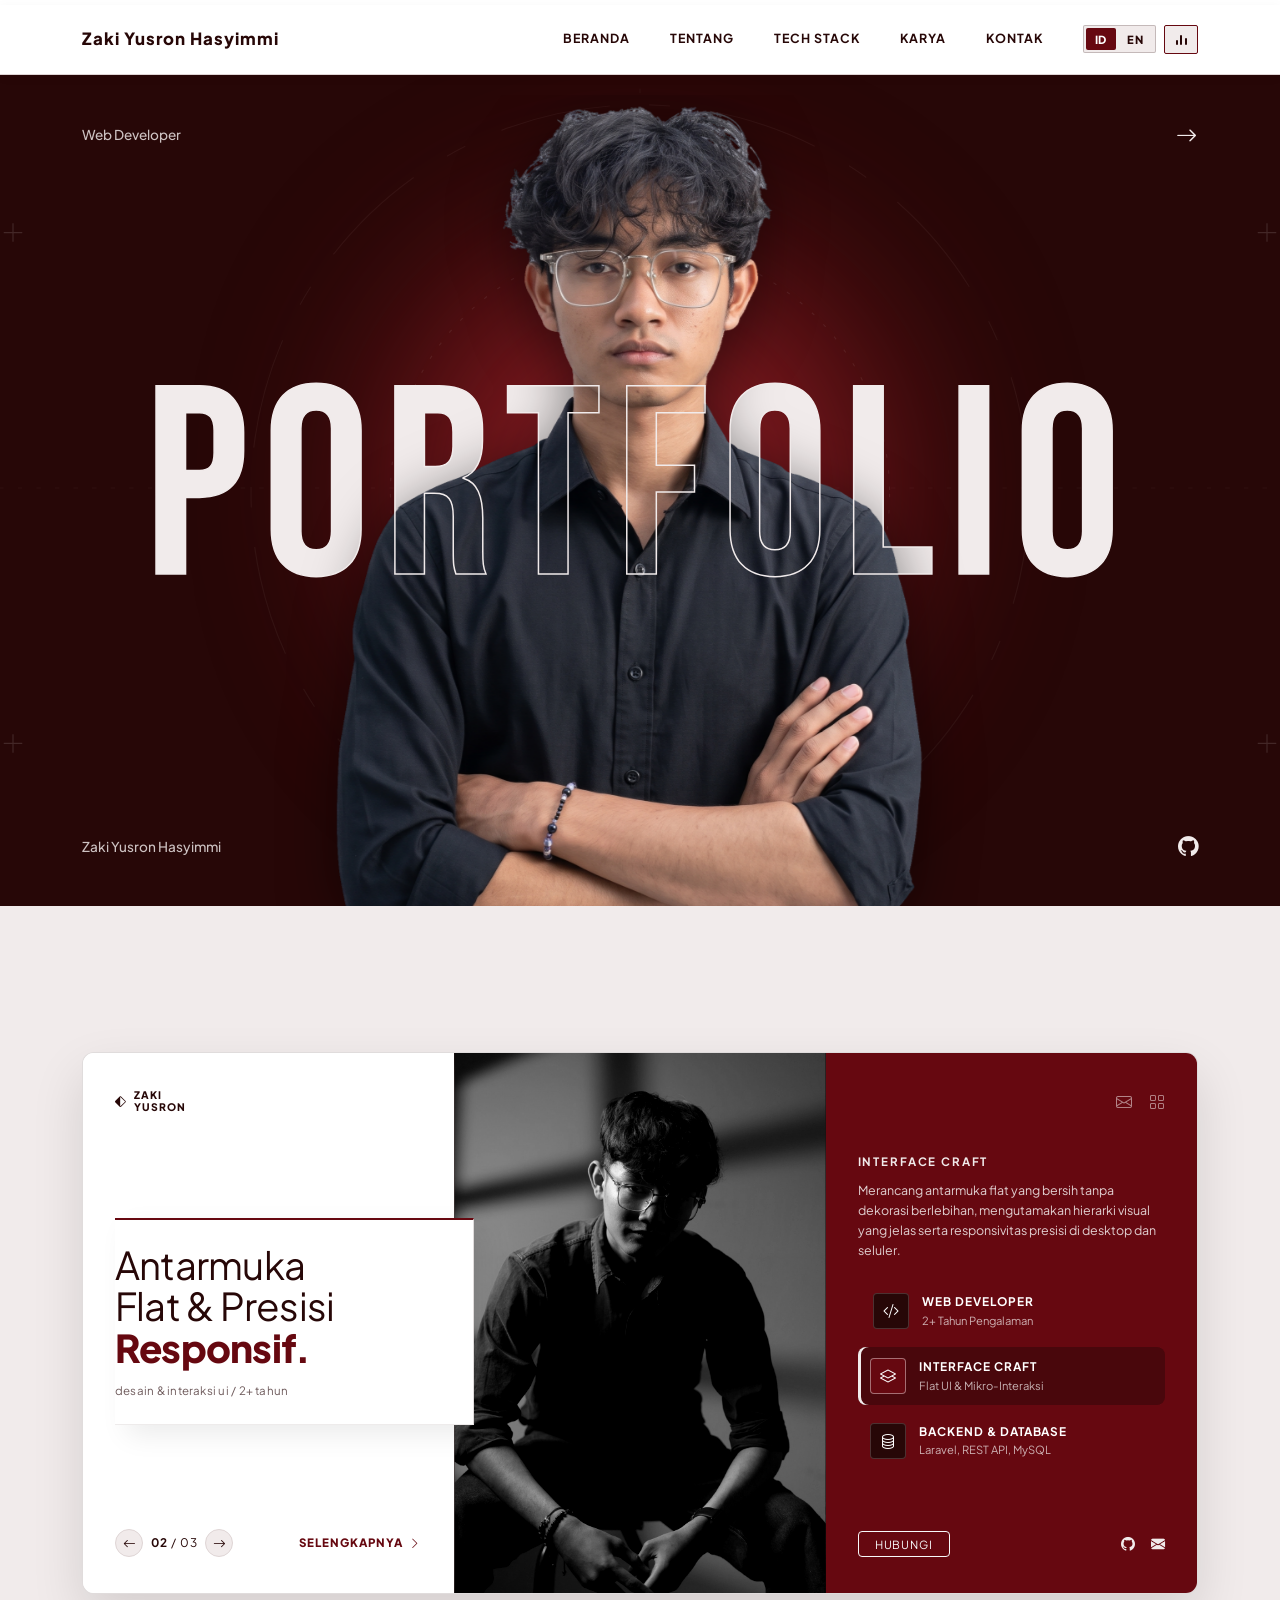
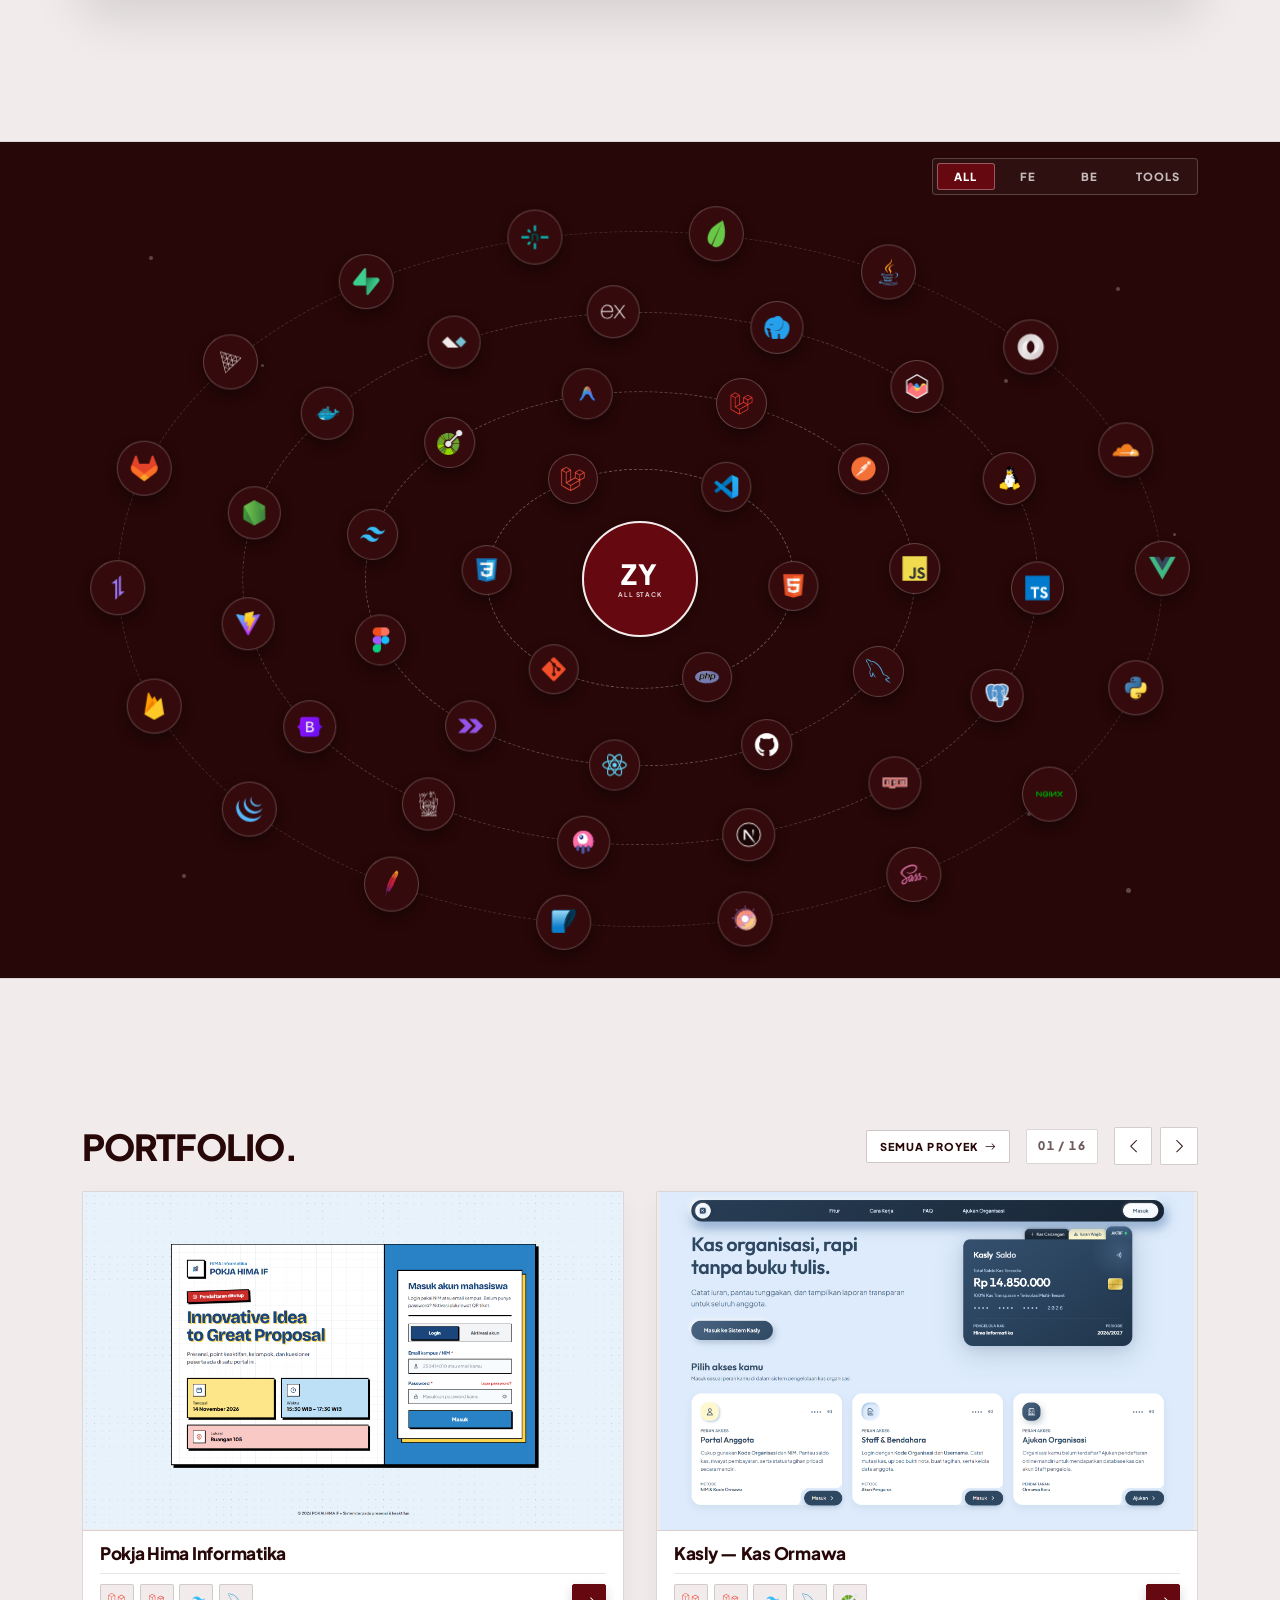
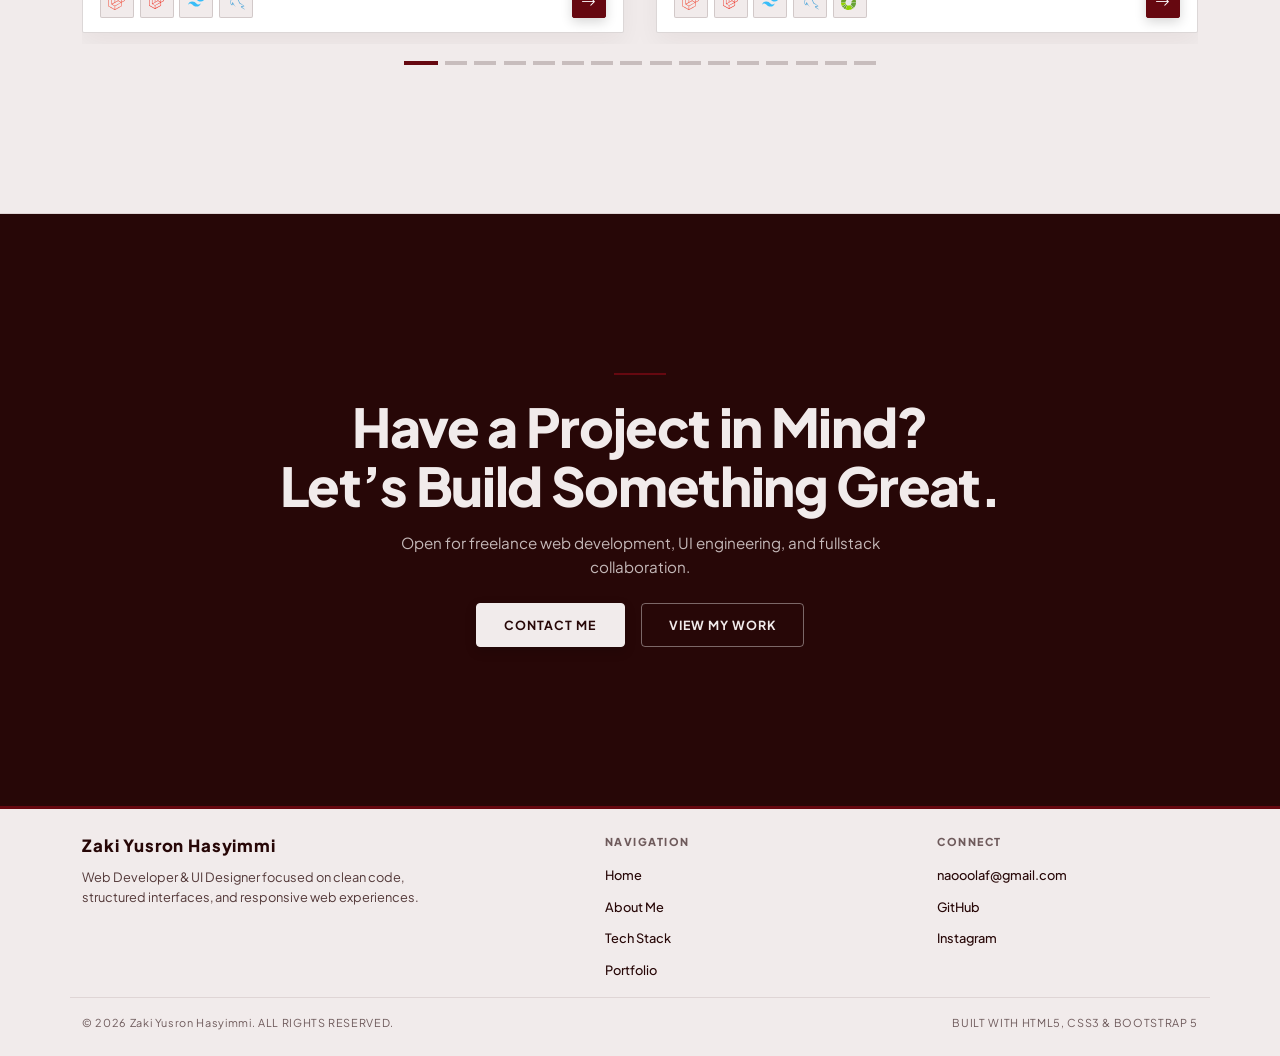
==== commit 268d4a6f: "Add Ikhlas Solusi and Loring CV Generator as projects 16 and 17" ====
--- a/index.html
+++ b/index.html
@@ -1582,6 +1582,68 @@
                 </div>
               </div>
             </article>
+
+            <!-- Card 16 -->
+            <article class="portfolio-card">
+              <div class="portfolio-card-preview">
+                <img
+                  src="assets/portofolio/Ikhlas/A1.png"
+                  alt="Pratinjau Ikhlas Solusi — Arsiping Penjualan & Operasional Multi-Cabang"
+                  class="portfolio-card-img"
+                />
+              </div>
+              <div class="portfolio-card-body">
+                <h3 class="portfolio-card-title" data-i18n="work.p16.title">Ikhlas Solusi — Arsiping Penjualan & Operasional Multi-Cabang</h3>
+                <div class="portfolio-card-footer">
+                  <div class="slide-stack-row">
+                    <span class="slide-stack-tag">Laravel</span>
+                    <span class="slide-stack-tag">Blade</span>
+                    <span class="slide-stack-tag">Tailwind CSS</span>
+                    <span class="slide-stack-tag">PhpSpreadsheet</span>
+                    <span class="slide-stack-tag">MySQL</span>
+                  </div>
+                  <a
+                    href="project.html?project=p16"
+                    class="btn btn-solid-dark btn-sm project-detail-btn"
+                    aria-label="Selengkapnya"
+                    data-i18n-aria="work.viewDetails"
+                  >
+                    <i class="bi bi-arrow-right" aria-hidden="true"></i>
+                  </a>
+                </div>
+              </div>
+            </article>
+
+            <!-- Card 17 -->
+            <article class="portfolio-card">
+              <div class="portfolio-card-preview">
+                <img
+                  src="assets/portofolio/Loring/L1.png"
+                  alt="Pratinjau Loring CV Generator — Multi-Country Worker CV Platform"
+                  class="portfolio-card-img"
+                />
+              </div>
+              <div class="portfolio-card-body">
+                <h3 class="portfolio-card-title" data-i18n="work.p17.title">Loring CV Generator — Multi-Country Worker CV Platform</h3>
+                <div class="portfolio-card-footer">
+                  <div class="slide-stack-row">
+                    <span class="slide-stack-tag">Laravel</span>
+                    <span class="slide-stack-tag">React</span>
+                    <span class="slide-stack-tag">Inertia.js</span>
+                    <span class="slide-stack-tag">jsPDF</span>
+                    <span class="slide-stack-tag">Tailwind CSS</span>
+                  </div>
+                  <a
+                    href="project.html?project=p17"
+                    class="btn btn-solid-dark btn-sm project-detail-btn"
+                    aria-label="Selengkapnya"
+                    data-i18n-aria="work.viewDetails"
+                  >
+                    <i class="bi bi-arrow-right" aria-hidden="true"></i>
+                  </a>
+                </div>
+              </div>
+            </article>
           </div>
         </div>
 
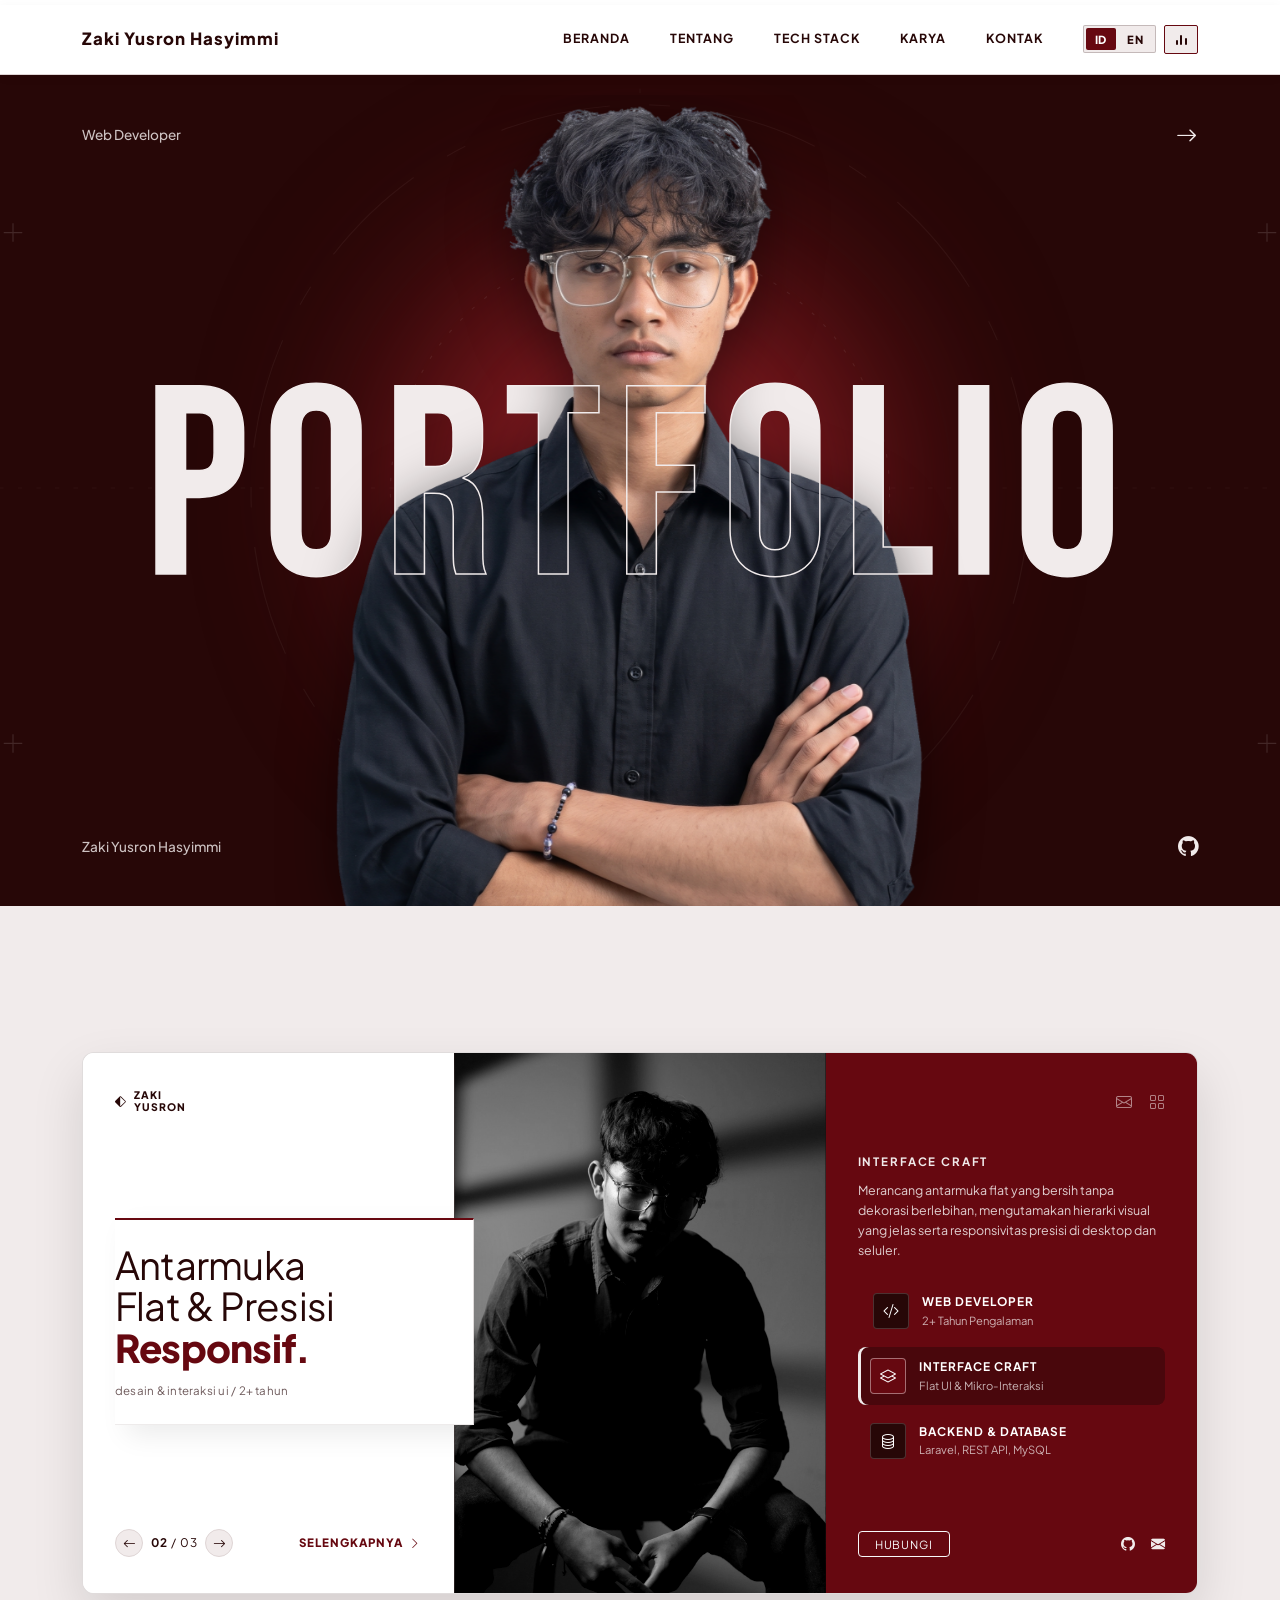
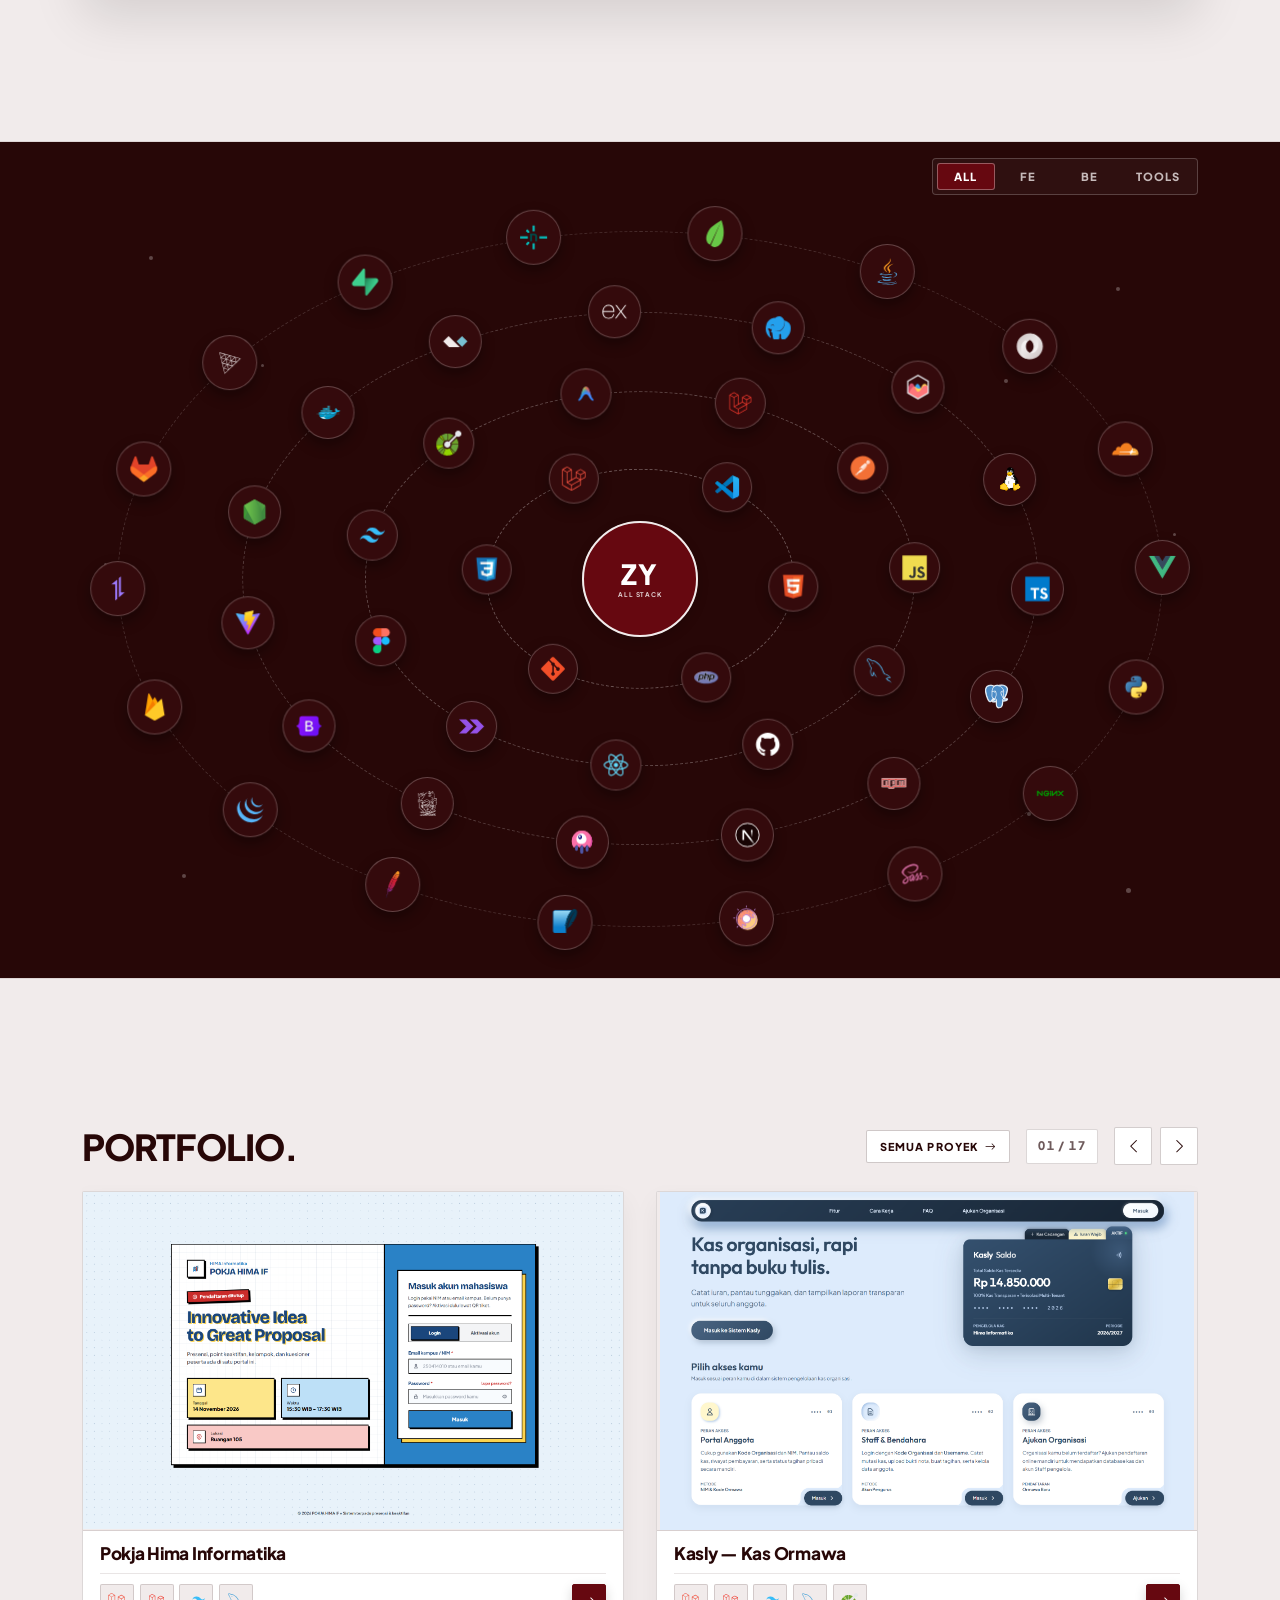
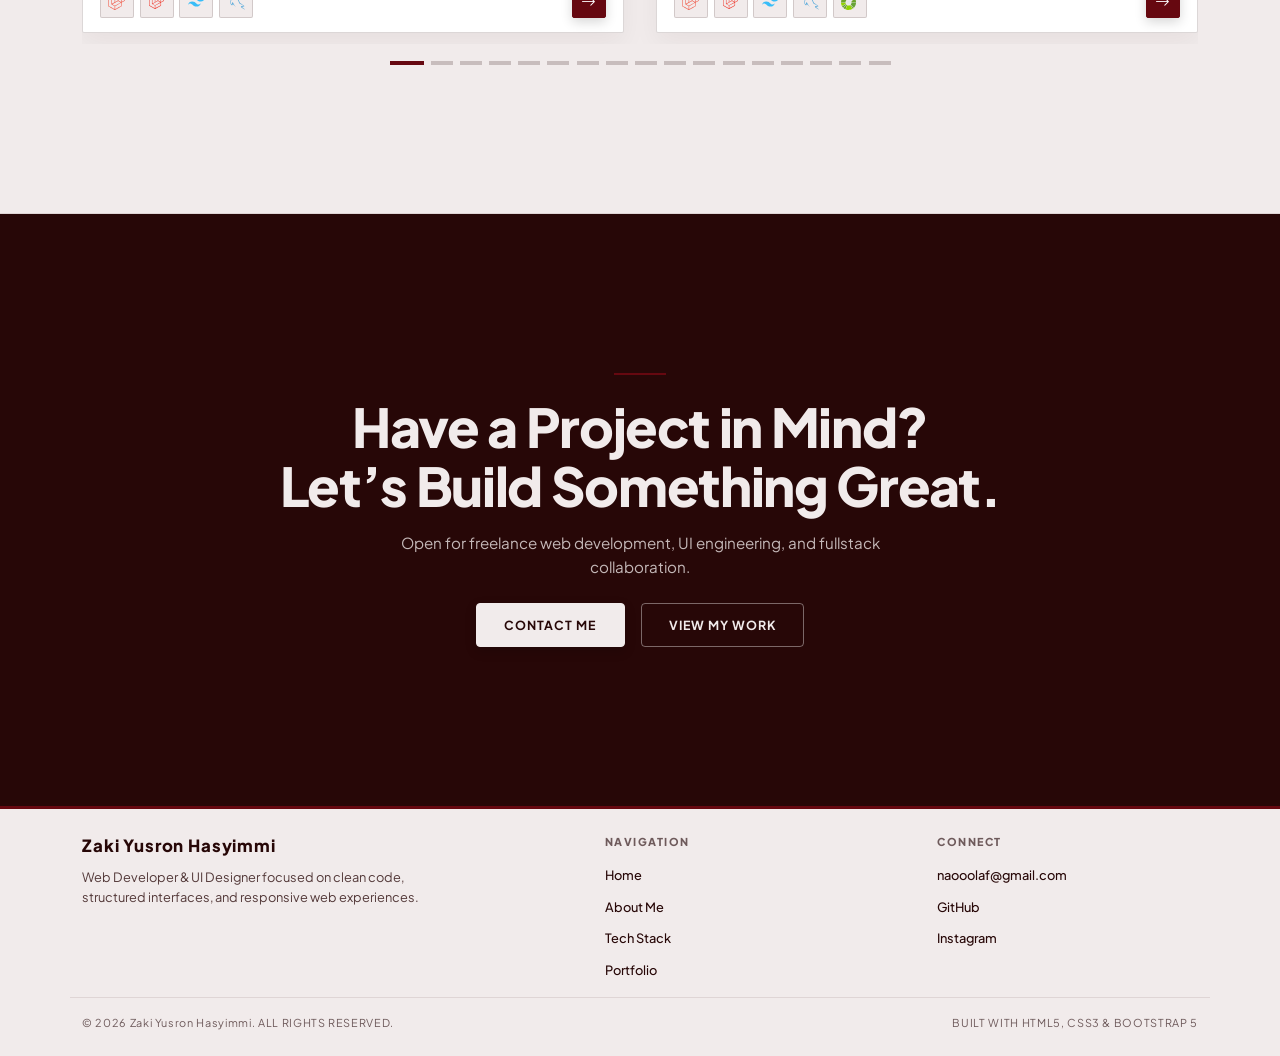
==== commit 375b4362: "Add Twibbon Video Generator LPKIA as project 18" ====
--- a/index.html
+++ b/index.html
@@ -1644,6 +1644,36 @@
                 </div>
               </div>
             </article>
+
+            <!-- Card 18 -->
+            <article class="portfolio-card">
+              <div class="portfolio-card-preview">
+                <img
+                  src="assets/portofolio/PKKMB/PK1.png"
+                  alt="Pratinjau Twibbon Video Generator — PKKMB SADAJIWA LPKIA 2026"
+                  class="portfolio-card-img"
+                />
+              </div>
+              <div class="portfolio-card-body">
+                <h3 class="portfolio-card-title" data-i18n="work.p18.title">Twibbon Video Generator — PKKMB SADAJIWA LPKIA 2026</h3>
+                <div class="portfolio-card-footer">
+                  <div class="slide-stack-row">
+                    <span class="slide-stack-tag">HTML5 Canvas</span>
+                    <span class="slide-stack-tag">Vanilla JS</span>
+                    <span class="slide-stack-tag">MediaRecorder</span>
+                    <span class="slide-stack-tag">CSS3</span>
+                  </div>
+                  <a
+                    href="project.html?project=p18"
+                    class="btn btn-solid-dark btn-sm project-detail-btn"
+                    aria-label="Selengkapnya"
+                    data-i18n-aria="work.viewDetails"
+                  >
+                    <i class="bi bi-arrow-right" aria-hidden="true"></i>
+                  </a>
+                </div>
+              </div>
+            </article>
           </div>
         </div>
 
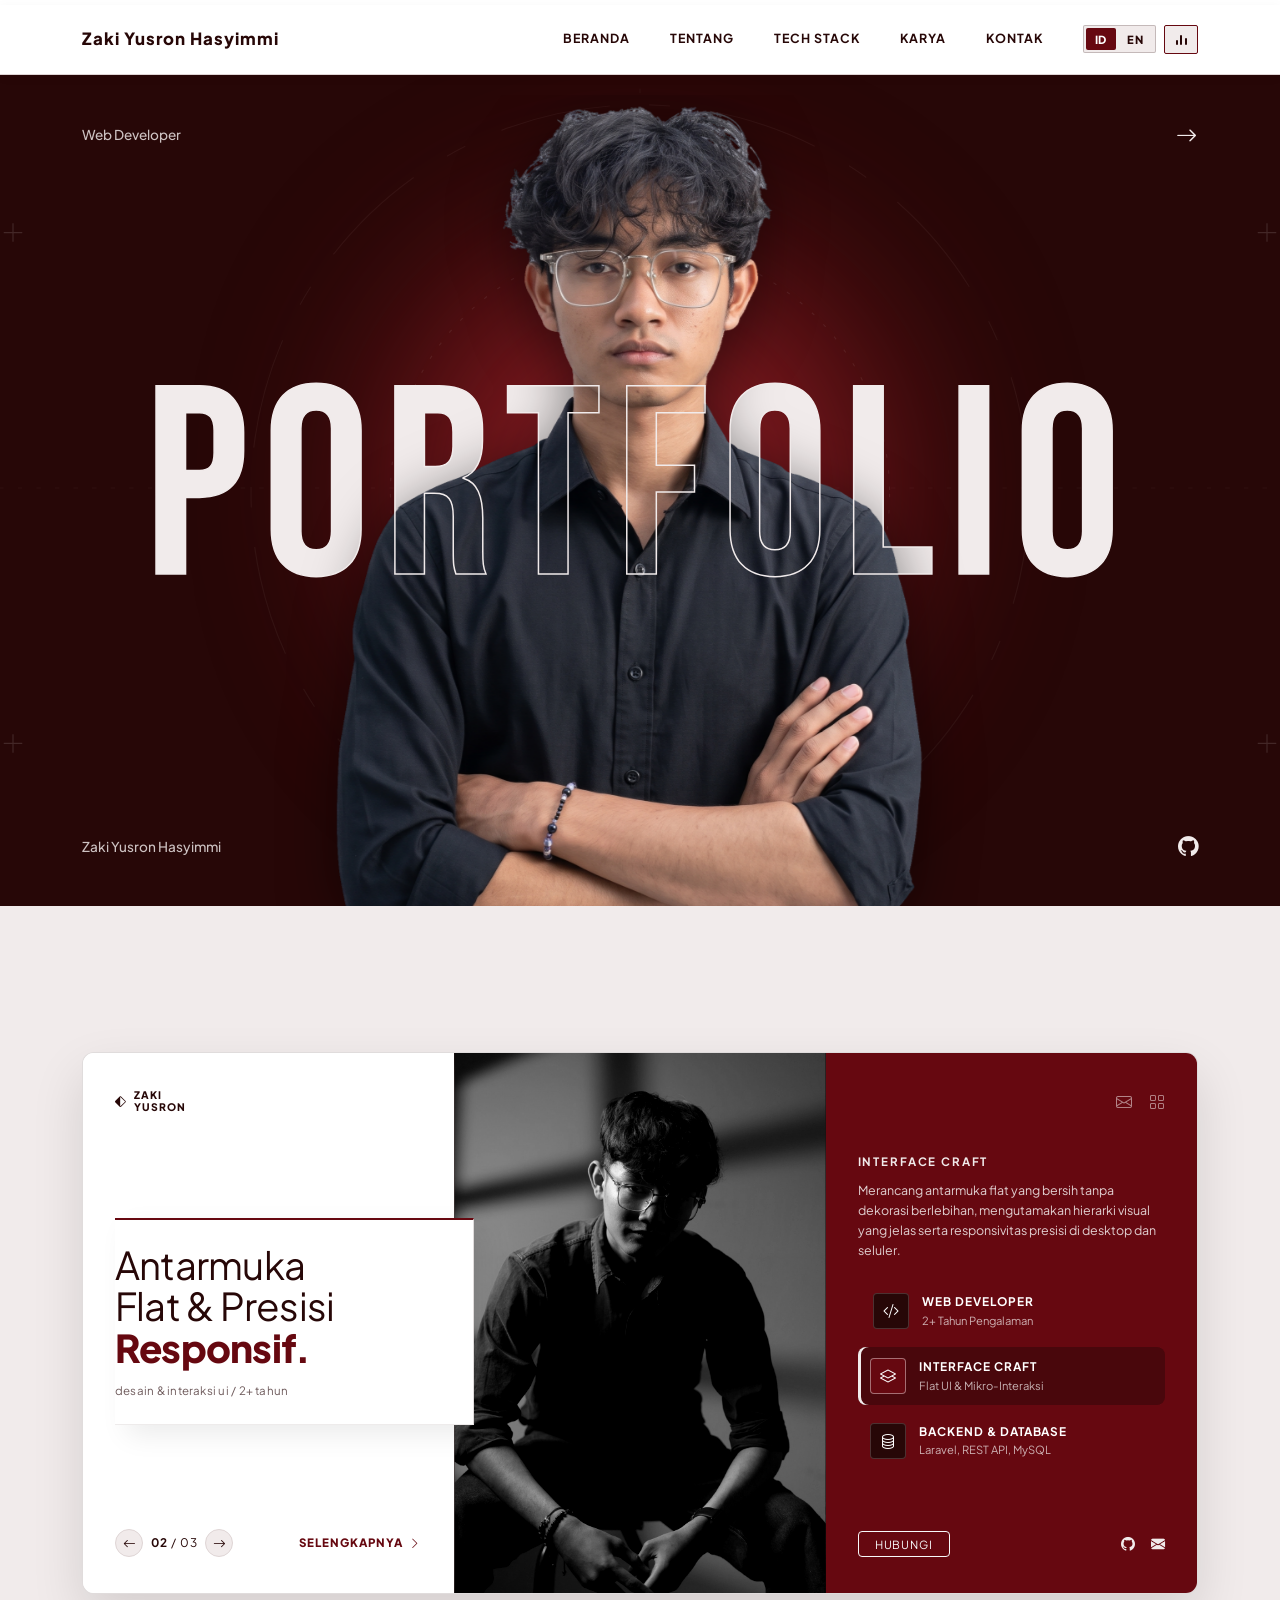
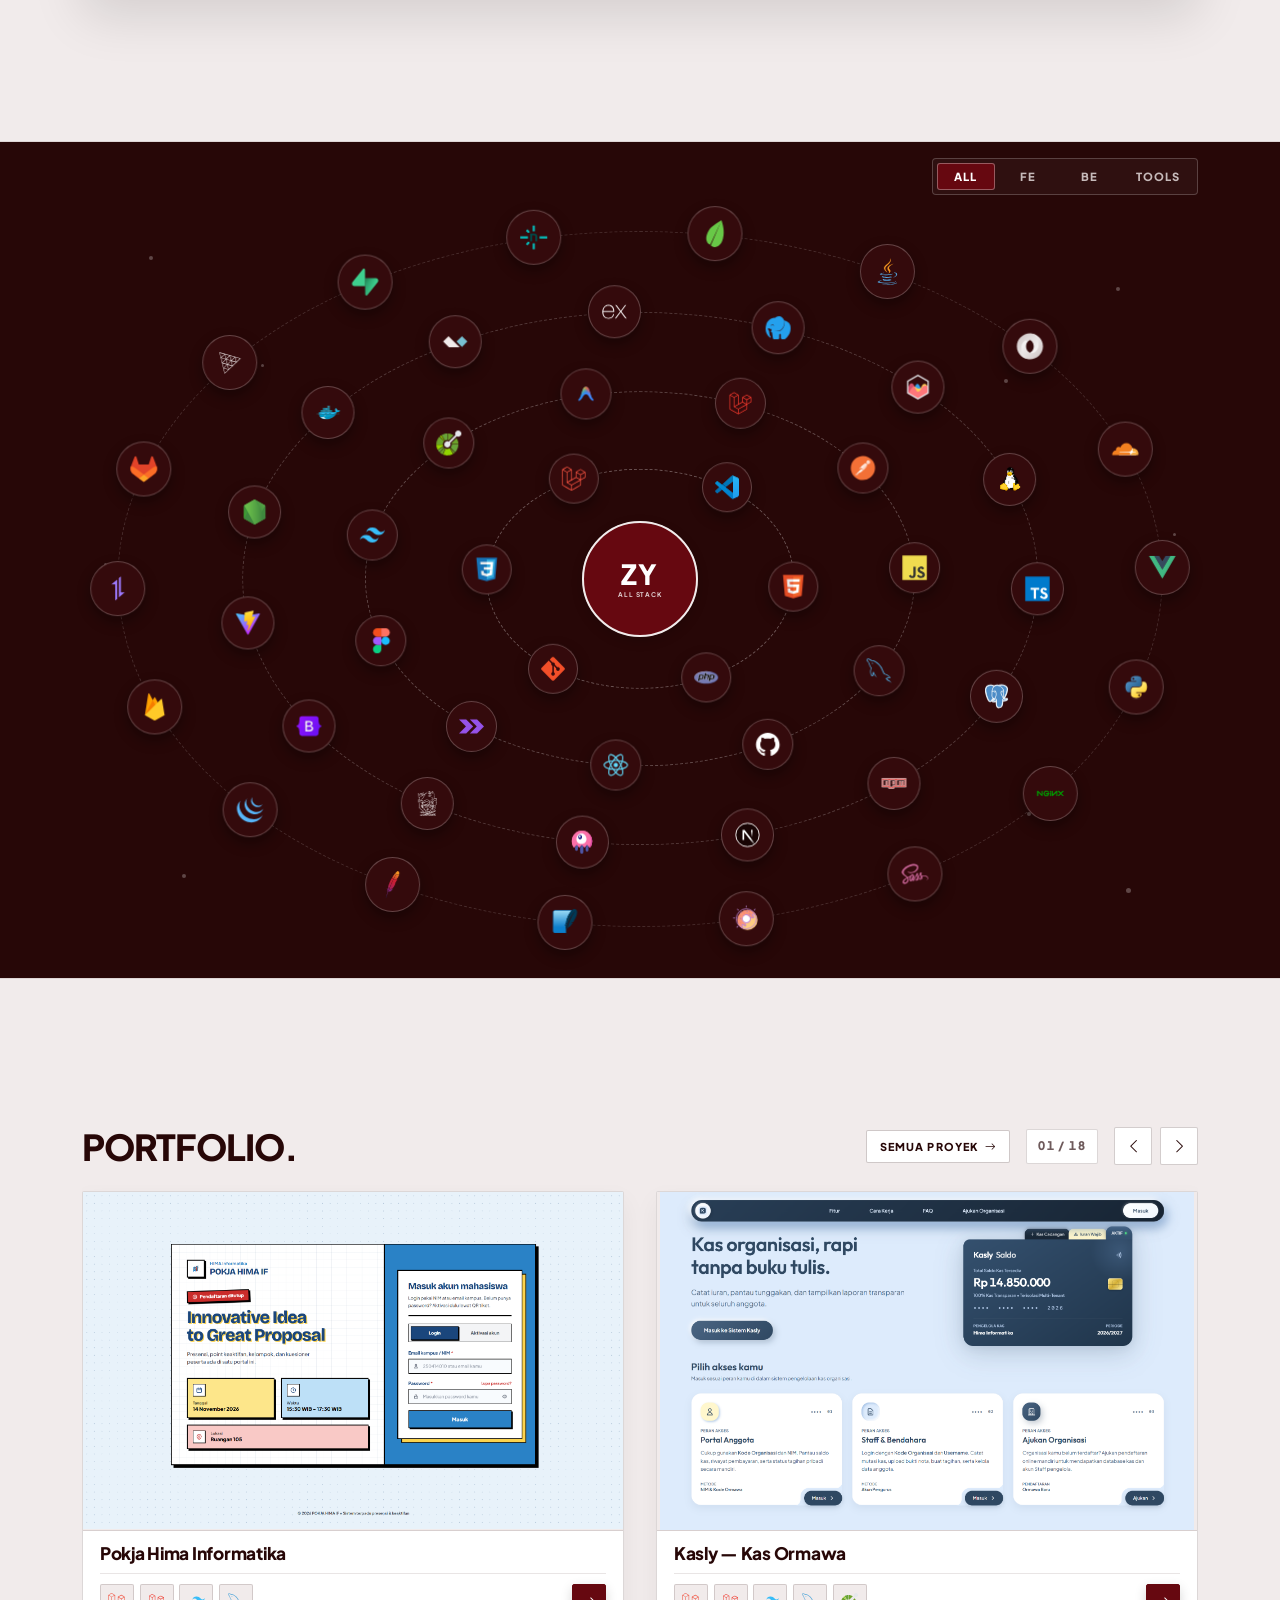
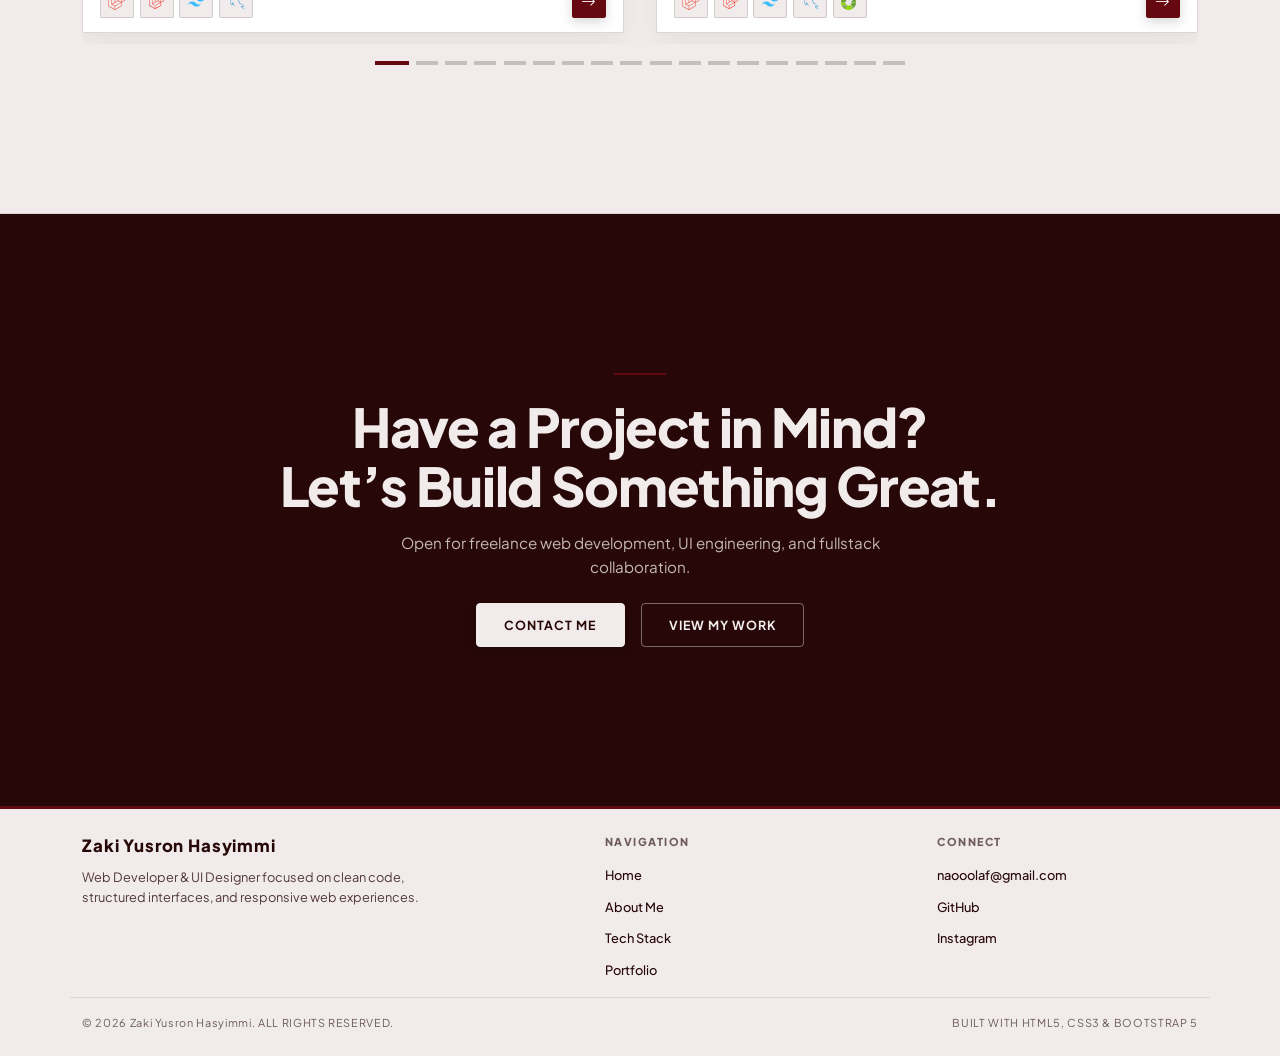
==== commit 37fff5dd: "Add missing tech stack SVG icons and Nawasena CRM as project 19" ====
--- a/index.html
+++ b/index.html
@@ -1674,6 +1674,37 @@
                 </div>
               </div>
             </article>
+
+            <!-- Card 19 -->
+            <article class="portfolio-card">
+              <div class="portfolio-card-preview">
+                <img
+                  src="assets/portofolio/Nawa/N1.png"
+                  alt="Pratinjau Nawasena CRM — Client & Multi-Channel Broadcast"
+                  class="portfolio-card-img"
+                />
+              </div>
+              <div class="portfolio-card-body">
+                <h3 class="portfolio-card-title" data-i18n="work.p19.title">Nawasena CRM — Client & Multi-Channel Broadcast</h3>
+                <div class="portfolio-card-footer">
+                  <div class="slide-stack-row">
+                    <span class="slide-stack-tag">Laravel</span>
+                    <span class="slide-stack-tag">Blade</span>
+                    <span class="slide-stack-tag">Tailwind CSS</span>
+                    <span class="slide-stack-tag">Twilio API</span>
+                    <span class="slide-stack-tag">MySQL</span>
+                  </div>
+                  <a
+                    href="project.html?project=p19"
+                    class="btn btn-solid-dark btn-sm project-detail-btn"
+                    aria-label="Selengkapnya"
+                    data-i18n-aria="work.viewDetails"
+                  >
+                    <i class="bi bi-arrow-right" aria-hidden="true"></i>
+                  </a>
+                </div>
+              </div>
+            </article>
           </div>
         </div>
 
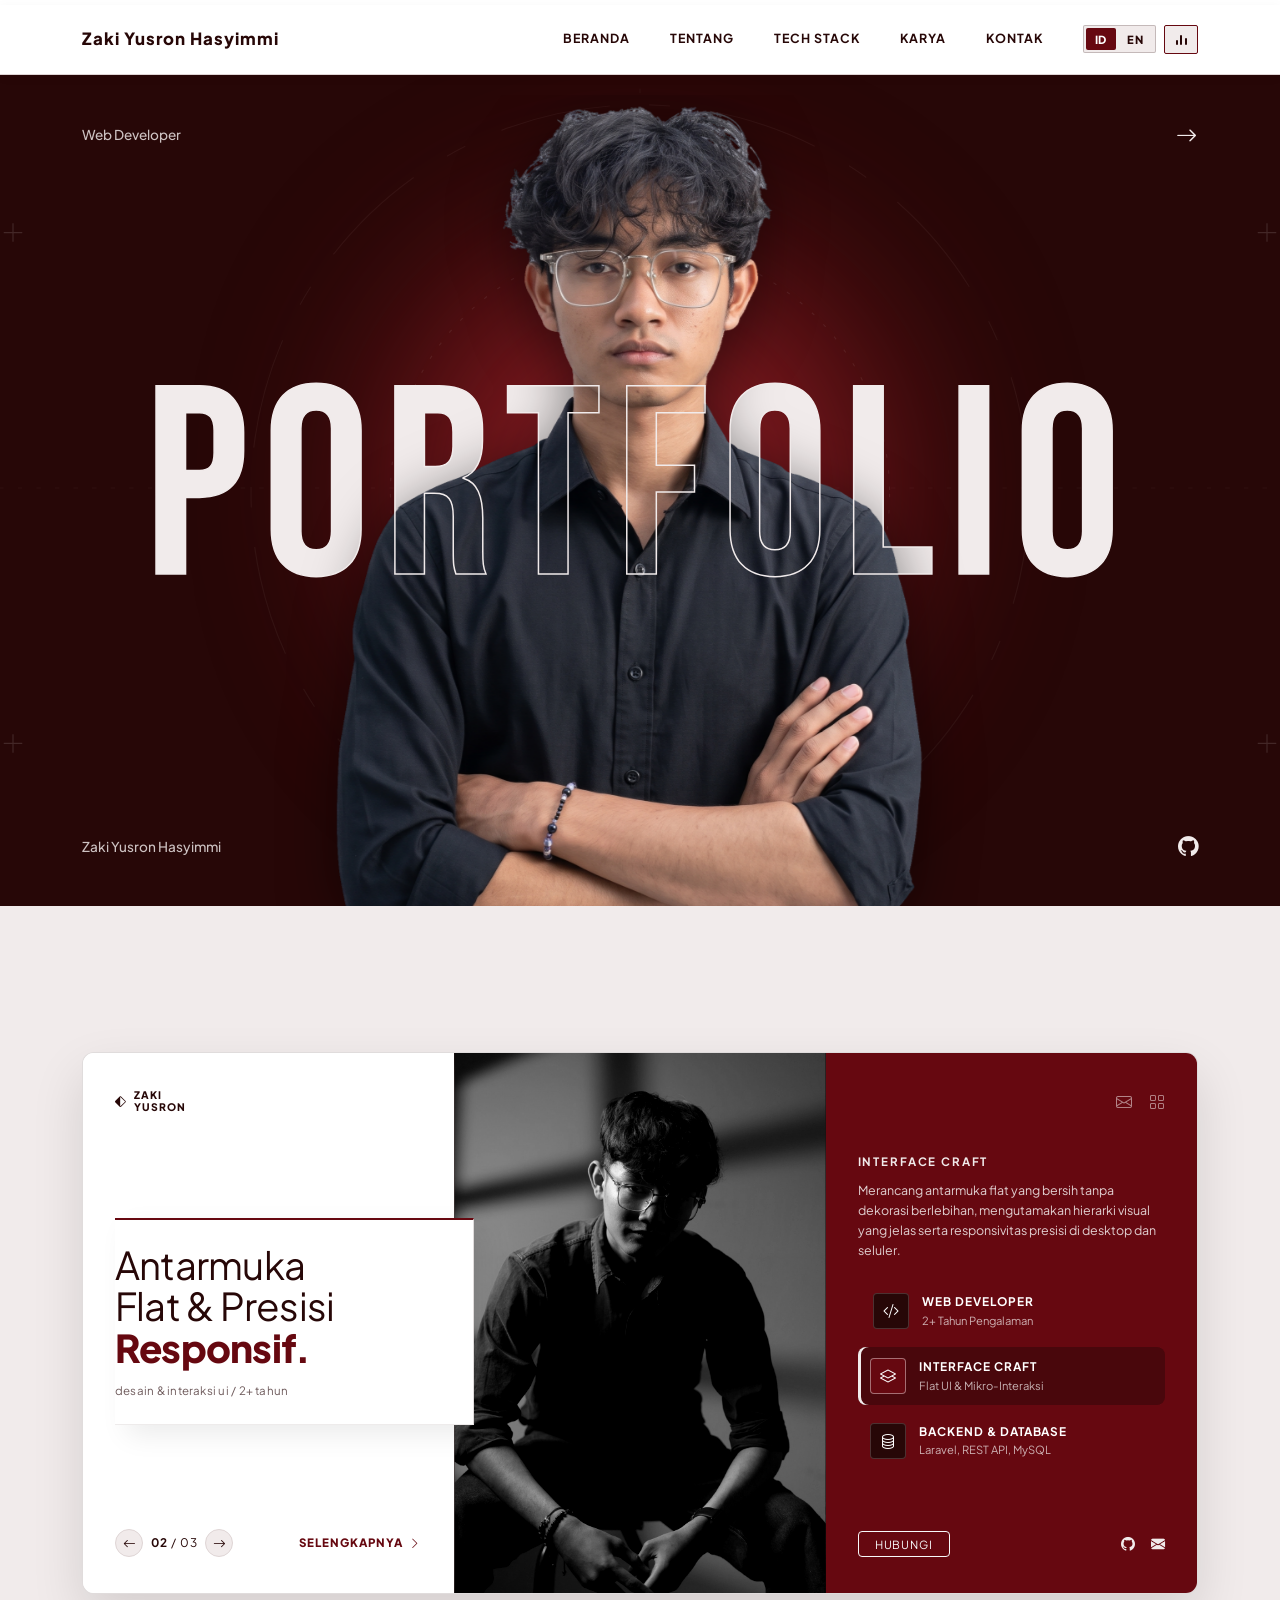
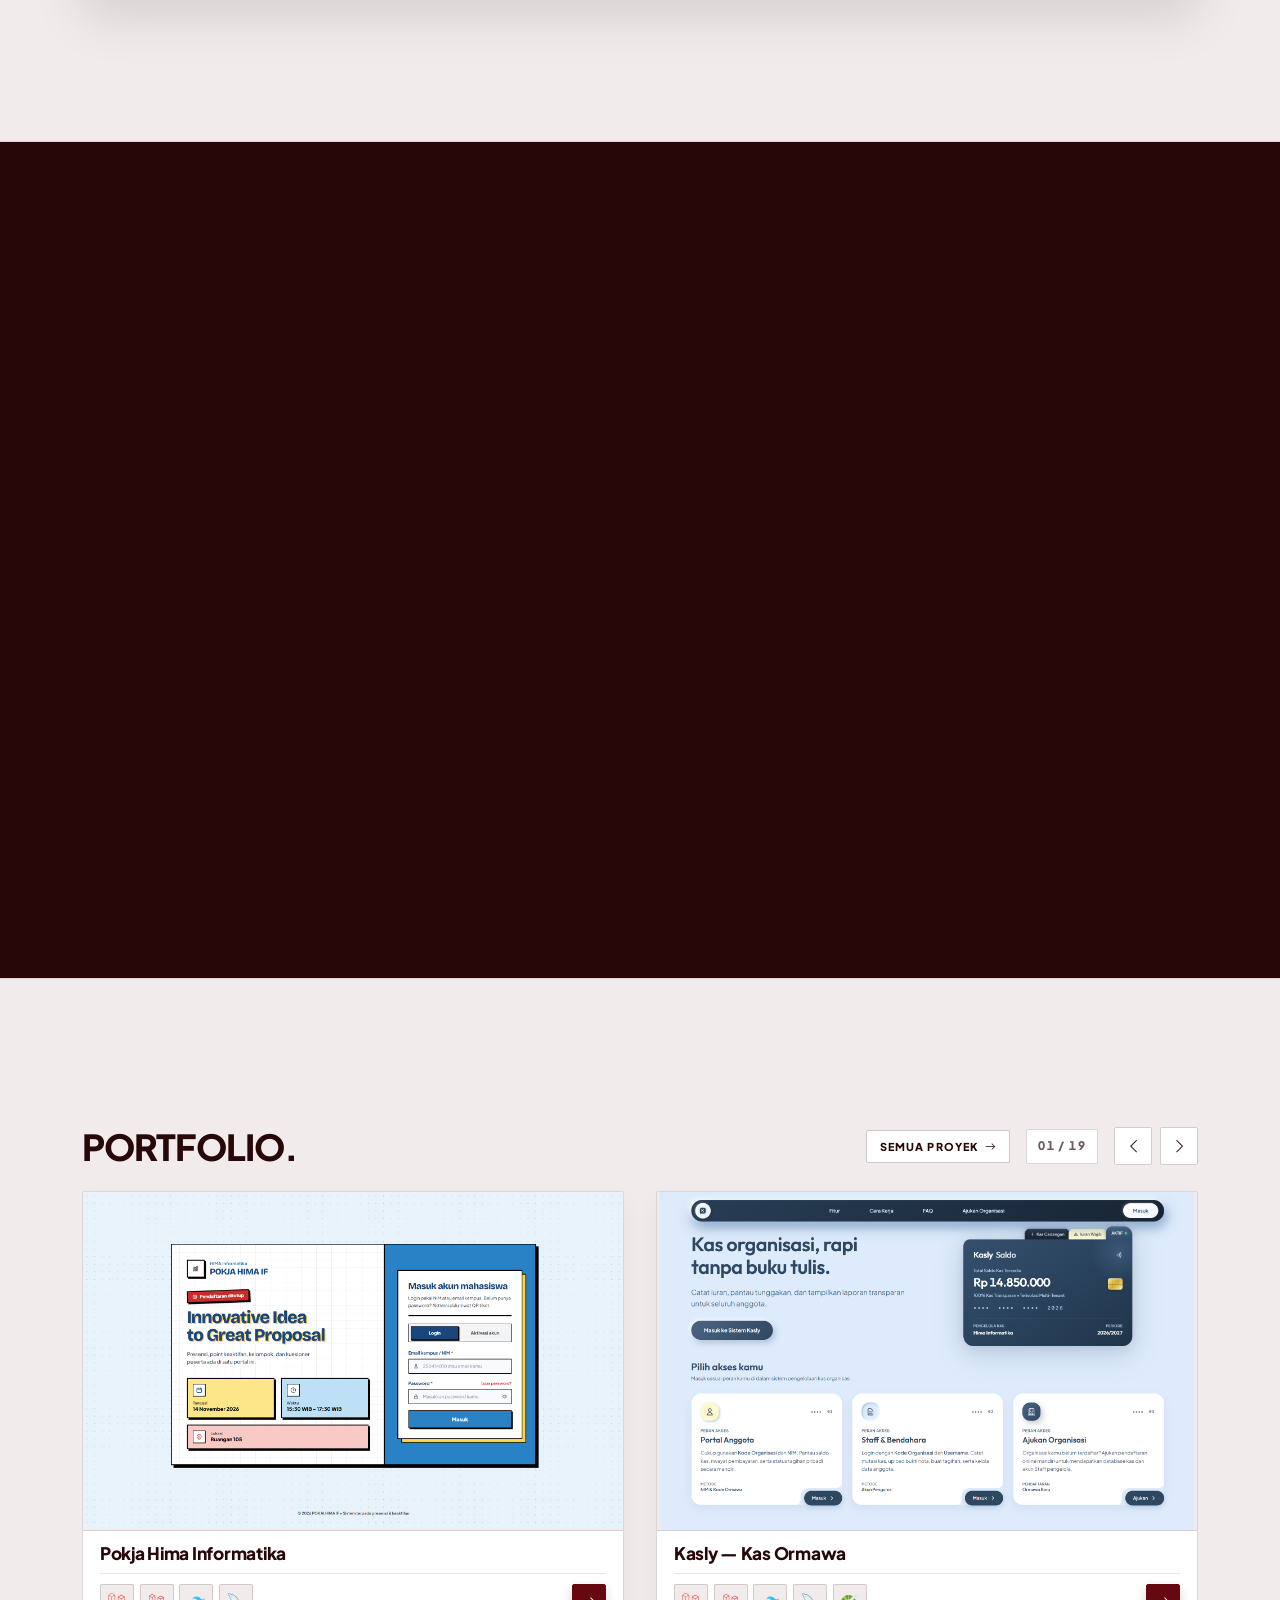
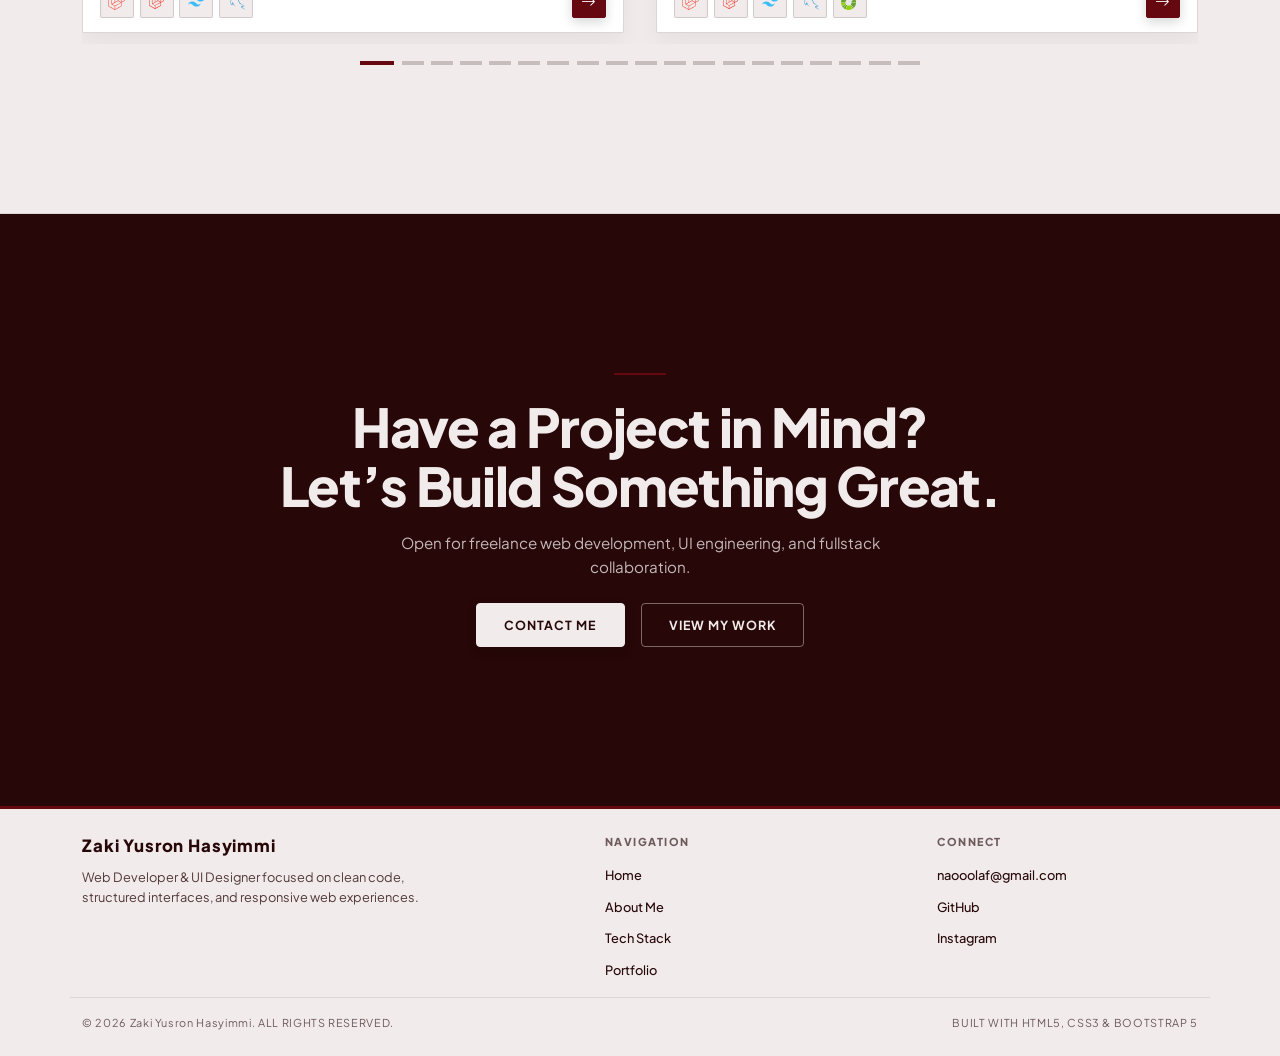
==== commit e3509173: "Add BPD HIPMI Jawa Barat portal as project 20 with Hilmy" ====
--- a/index.html
+++ b/index.html
@@ -1705,6 +1705,37 @@
                 </div>
               </div>
             </article>
+
+            <!-- Card 20 -->
+            <article class="portfolio-card">
+              <div class="portfolio-card-preview">
+                <img
+                  src="assets/portofolio/HipmiJabar/H1.png"
+                  alt="Pratinjau BPD HIPMI Jawa Barat — Portal Organisasi & E-Katalog Bisnis"
+                  class="portfolio-card-img"
+                />
+              </div>
+              <div class="portfolio-card-body">
+                <h3 class="portfolio-card-title" data-i18n="work.p20.title">BPD HIPMI Jawa Barat — Portal Organisasi & E-Katalog Bisnis</h3>
+                <div class="portfolio-card-footer">
+                  <div class="slide-stack-row">
+                    <span class="slide-stack-tag">Laravel</span>
+                    <span class="slide-stack-tag">Blade</span>
+                    <span class="slide-stack-tag">Tailwind CSS</span>
+                    <span class="slide-stack-tag">MySQL</span>
+                    <span class="slide-stack-tag">REST API</span>
+                  </div>
+                  <a
+                    href="project.html?project=p20"
+                    class="btn btn-solid-dark btn-sm project-detail-btn"
+                    aria-label="Selengkapnya"
+                    data-i18n-aria="work.viewDetails"
+                  >
+                    <i class="bi bi-arrow-right" aria-hidden="true"></i>
+                  </a>
+                </div>
+              </div>
+            </article>
           </div>
         </div>
 
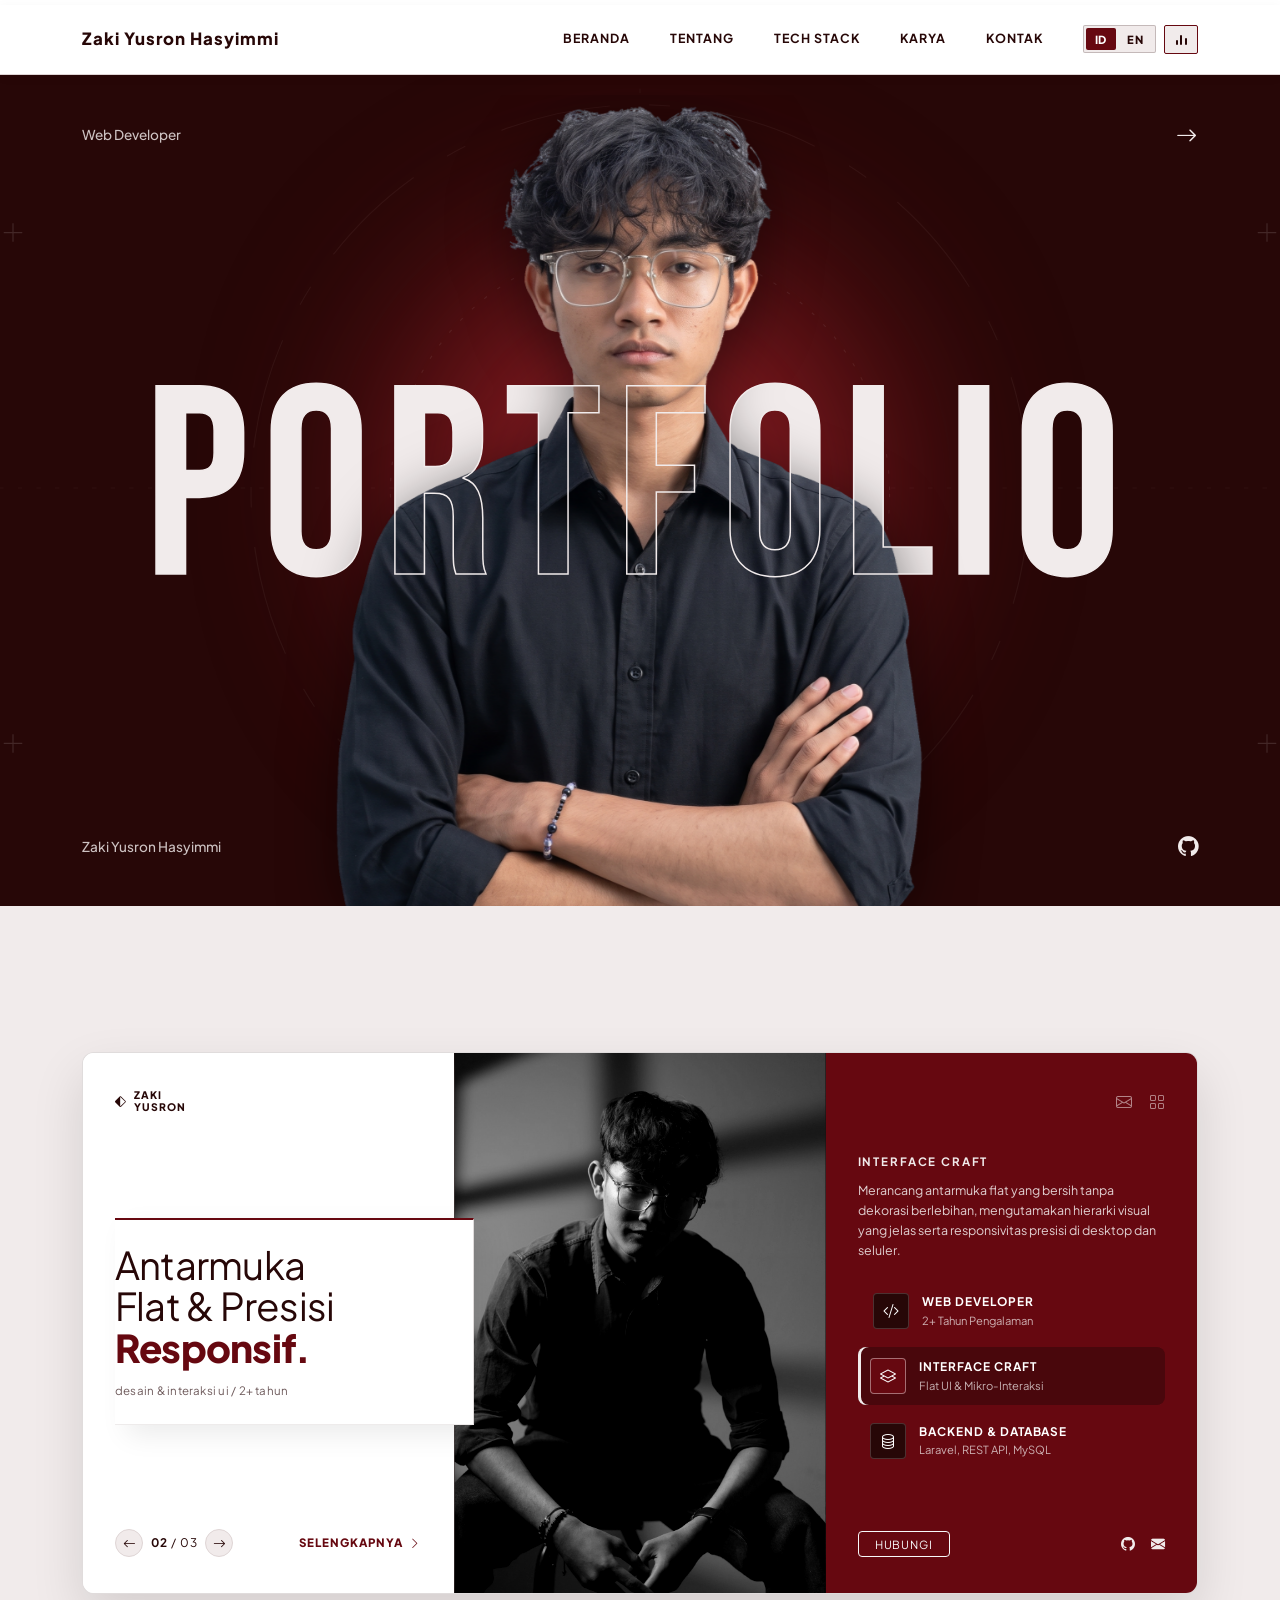
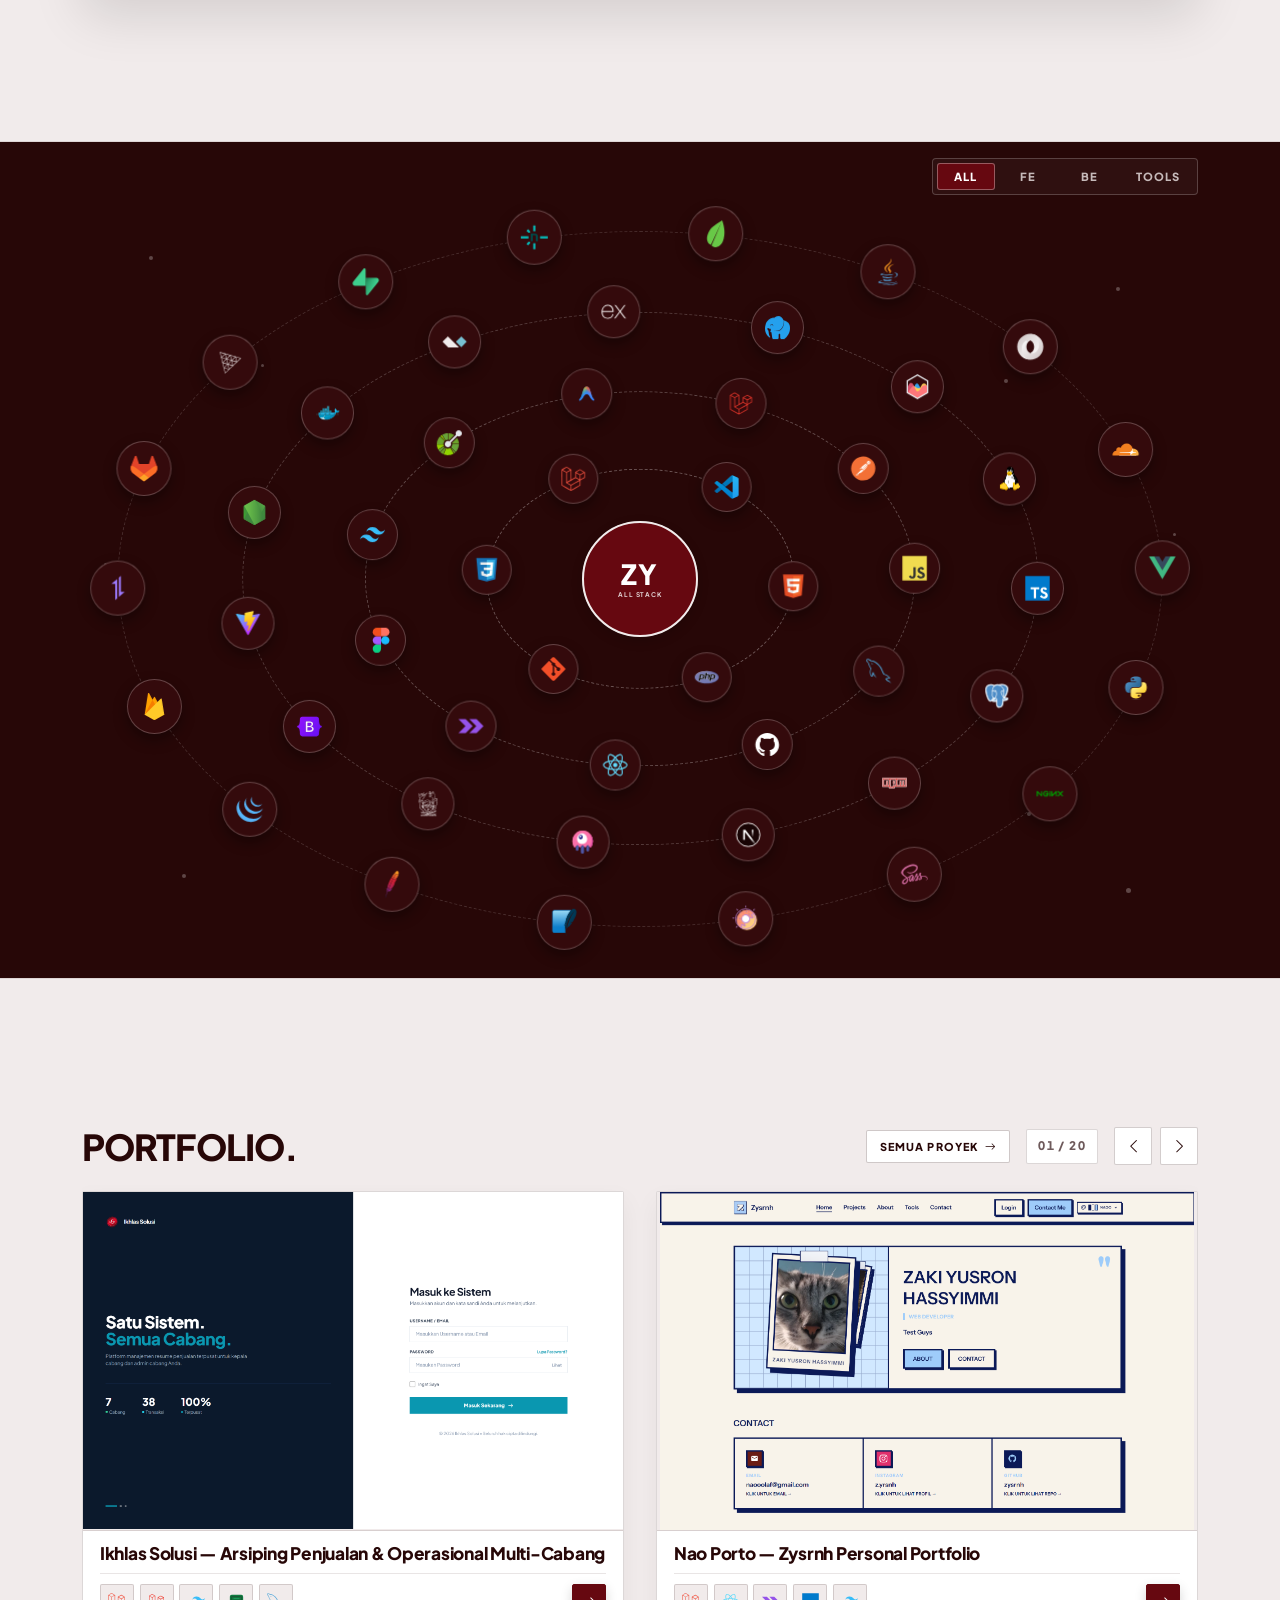
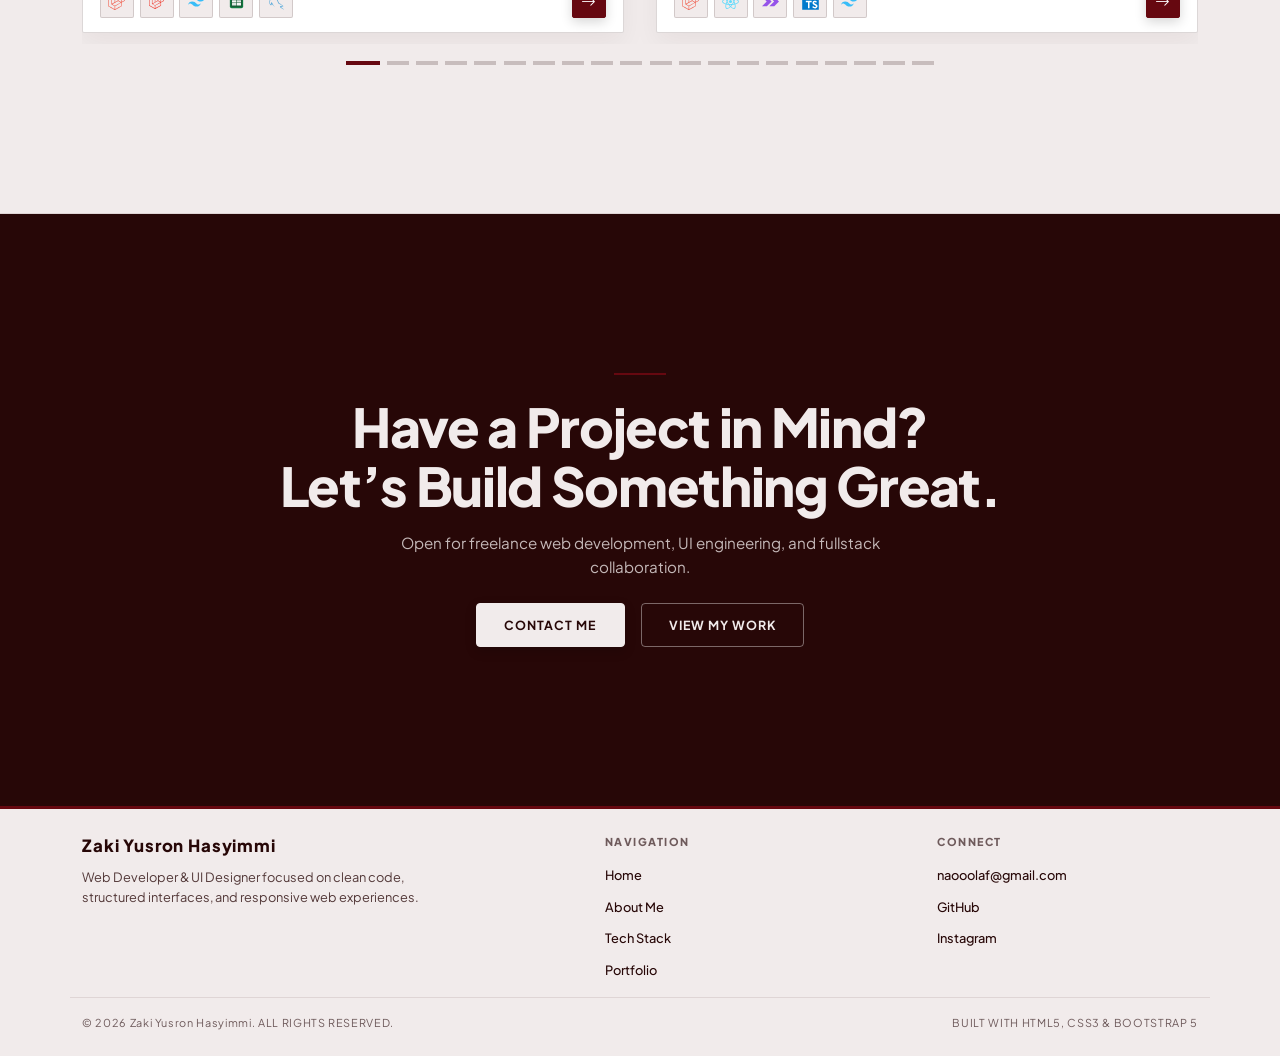
==== commit 83103562: "Add simple More Projects card and shuffle portfolio slider order" ====
--- a/index.html
+++ b/index.html
@@ -1736,6 +1736,34 @@
                 </div>
               </div>
             </article>
+
+            <!-- Card More Projects -->
+            <article class="portfolio-card portfolio-card-more" data-card-fixed="last">
+              <div class="portfolio-card-preview">
+                <img
+                  src="assets/img/more-projects.svg"
+                  alt="Dan Masih Banyak Lagi — Seluruh Arsip Proyek"
+                  class="portfolio-card-img"
+                  data-i18n-alt="work.moreProjectsAlt"
+                />
+              </div>
+              <div class="portfolio-card-body">
+                <h3 class="portfolio-card-title" data-i18n="work.moreProjectsTitle">Dan Masih Banyak Lagi...</h3>
+                <div class="portfolio-card-footer">
+                  <div class="slide-stack-row">
+                    <span class="slide-stack-tag" data-i18n="work.moreProjectsTag">All Projects</span>
+                  </div>
+                  <a
+                    href="projects.html"
+                    class="btn btn-solid-dark btn-sm project-detail-btn"
+                    aria-label="Lihat Semua Proyek"
+                    data-i18n-aria="work.allProjects"
+                  >
+                    <i class="bi bi-arrow-right" aria-hidden="true"></i>
+                  </a>
+                </div>
+              </div>
+            </article>
           </div>
         </div>
 
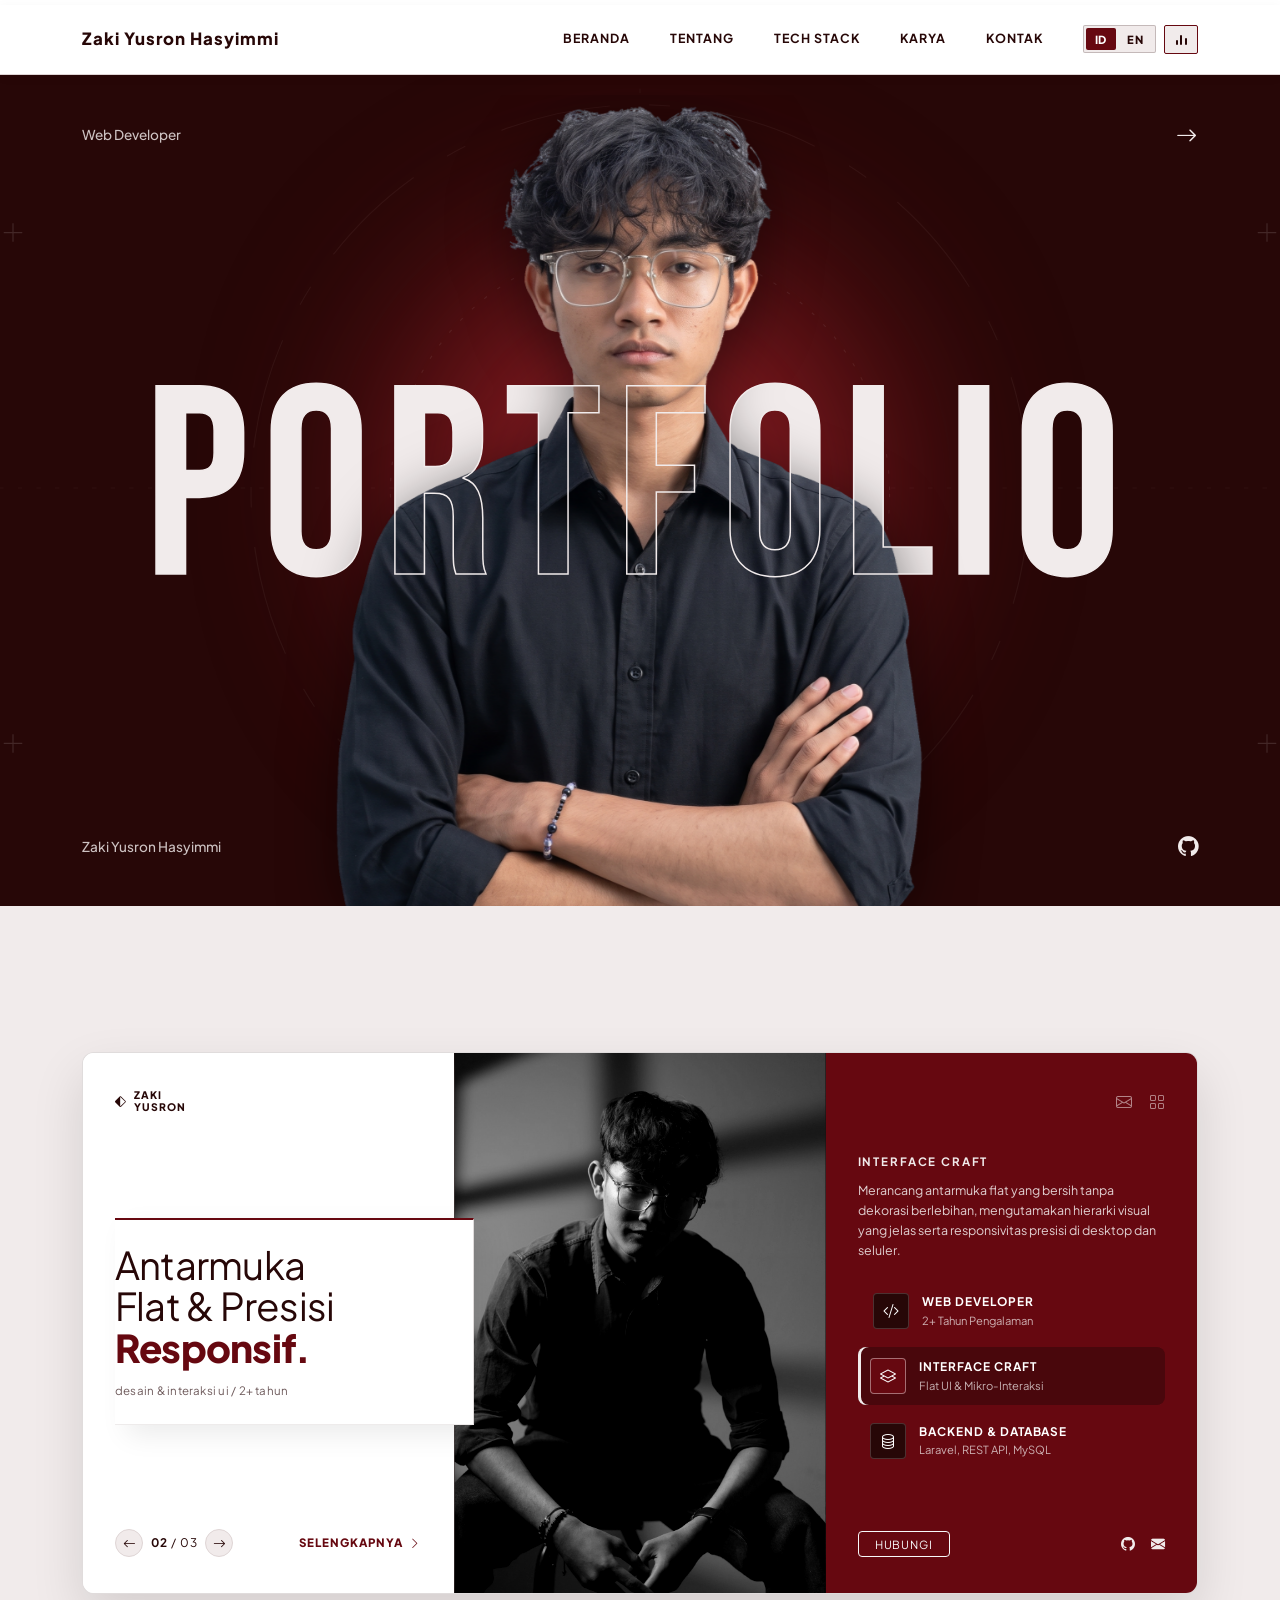
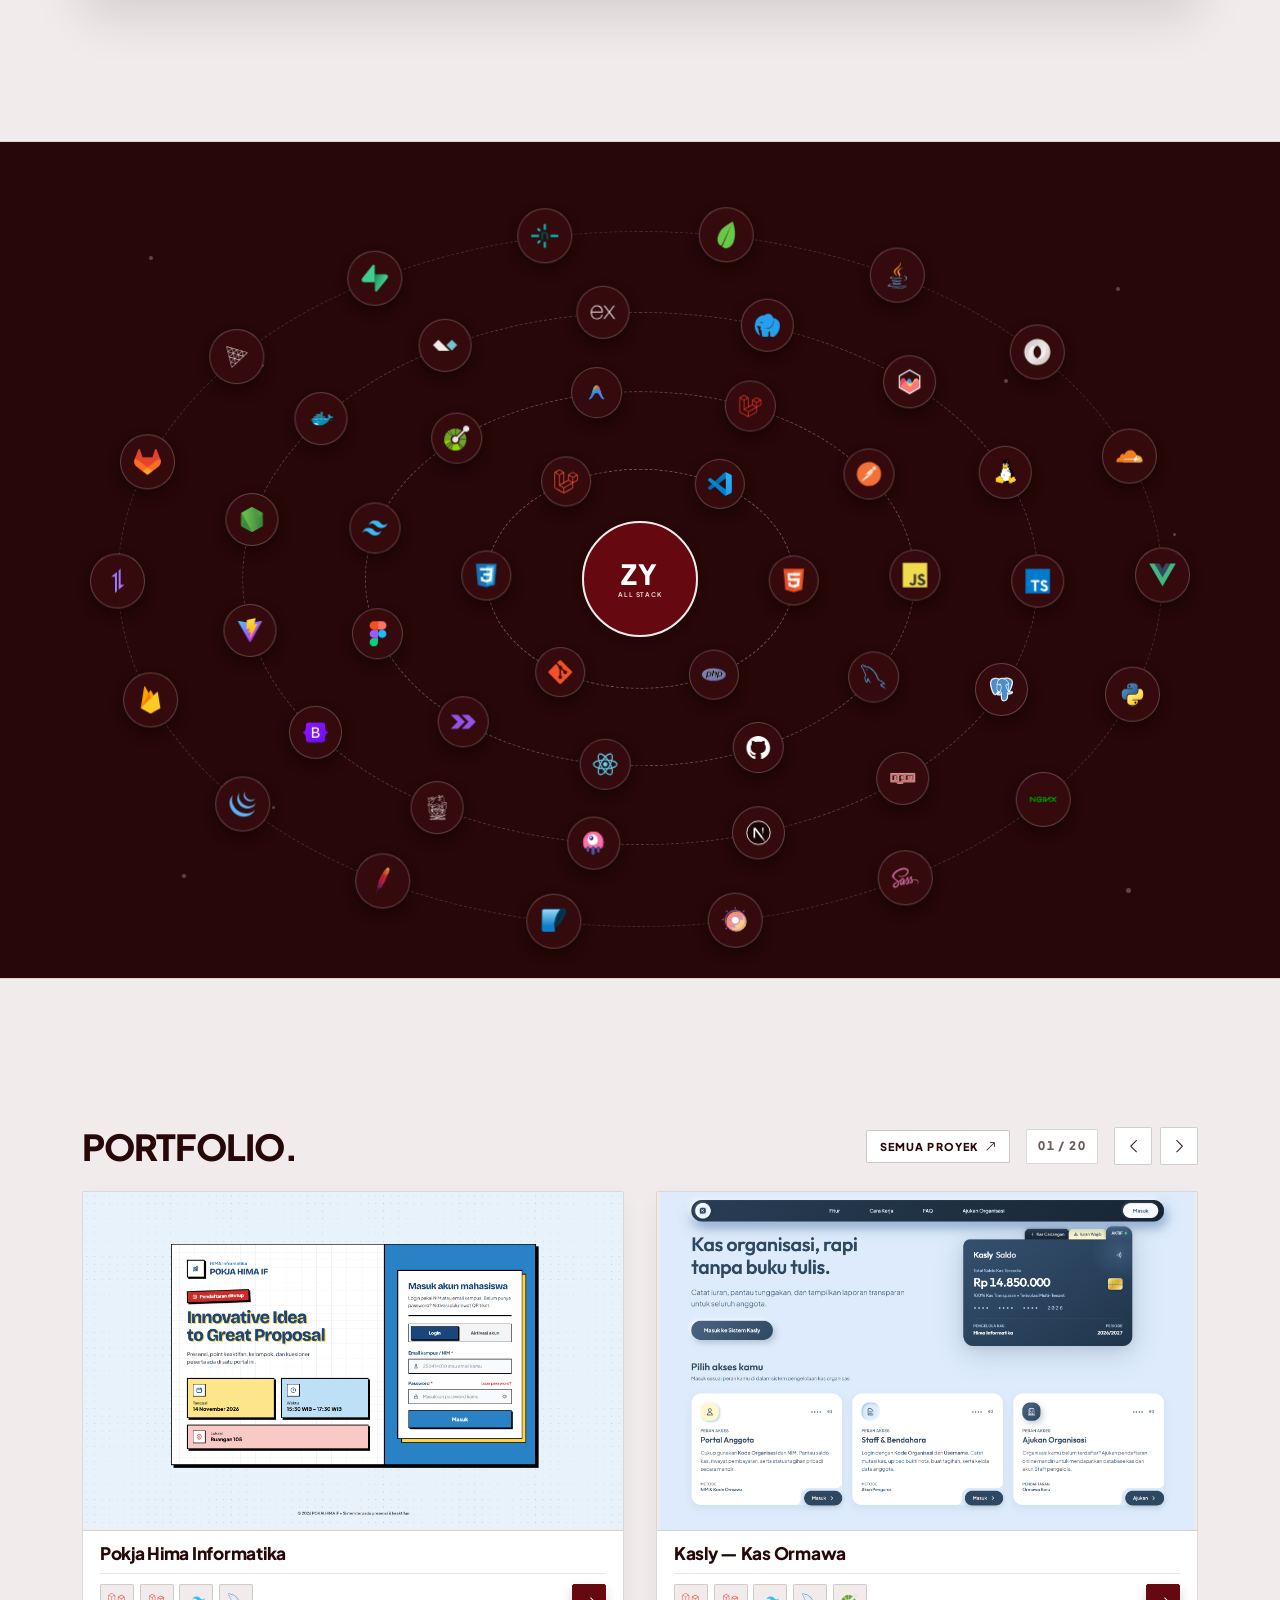
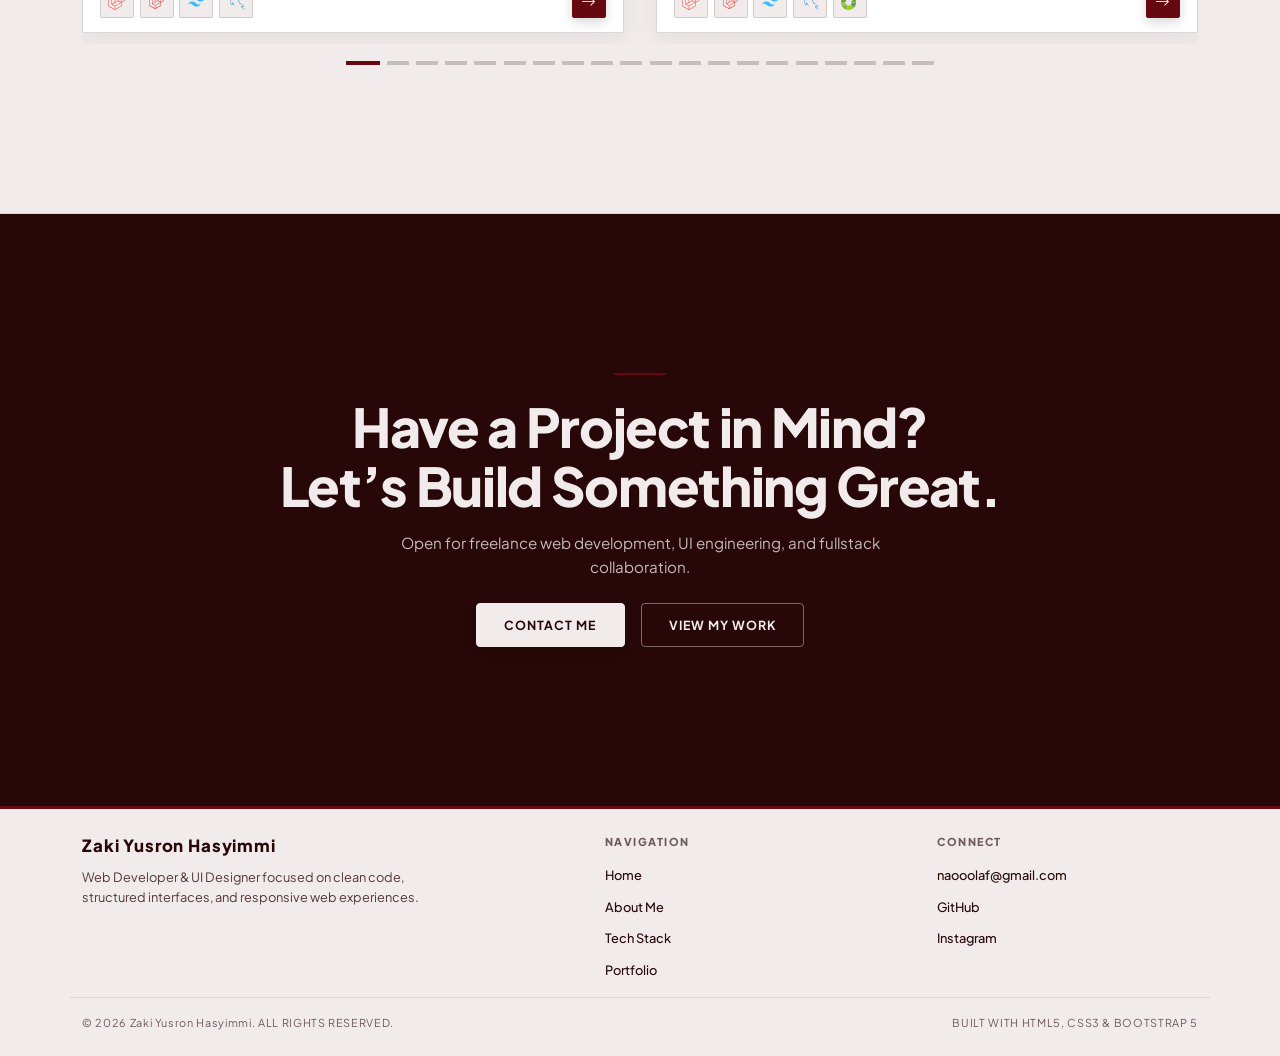
==== commit 0d83f1d7: "Fit projects page to 1 desktop screen, route all projects to GitHub, and random-slide autoplay" ====
--- a/index.html
+++ b/index.html
@@ -1090,9 +1090,9 @@
           </div>
 
           <div class="portfolio-controls d-flex flex-wrap align-items-center gap-2 gap-sm-3">
-            <a href="projects.html" class="portfolio-all-link">
+            <a href="https://github.com/zysrnh" target="_blank" rel="noopener noreferrer" class="portfolio-all-link">
               <span data-i18n="work.allProjects">SEMUA PROYEK</span>
-              <i class="bi bi-arrow-right" aria-hidden="true"></i>
+              <i class="bi bi-arrow-up-right" aria-hidden="true"></i>
             </a>
             <span class="portfolio-counter" id="portfolioCounter" aria-live="polite">01 / 05</span>
             <div class="portfolio-nav-btns d-flex align-items-center gap-2">
@@ -1740,26 +1740,30 @@
             <!-- Card More Projects -->
             <article class="portfolio-card portfolio-card-more" data-card-fixed="last">
               <div class="portfolio-card-preview">
-                <img
-                  src="assets/img/more-projects.svg"
-                  alt="Dan Masih Banyak Lagi — Seluruh Arsip Proyek"
-                  class="portfolio-card-img"
-                  data-i18n-alt="work.moreProjectsAlt"
-                />
+                <a href="https://github.com/zysrnh" target="_blank" rel="noopener noreferrer" aria-label="Buka profil GitHub Zaki Yusron Hasyimmi">
+                  <img
+                    src="assets/img/more-projects.svg"
+                    alt="Dan Masih Banyak Lagi — Seluruh Arsip Proyek di GitHub"
+                    class="portfolio-card-img"
+                    data-i18n-alt="work.moreProjectsAlt"
+                  />
+                </a>
               </div>
               <div class="portfolio-card-body">
                 <h3 class="portfolio-card-title" data-i18n="work.moreProjectsTitle">Dan Masih Banyak Lagi...</h3>
                 <div class="portfolio-card-footer">
                   <div class="slide-stack-row">
-                    <span class="slide-stack-tag" data-i18n="work.moreProjectsTag">All Projects</span>
+                    <span class="slide-stack-tag">GitHub</span>
                   </div>
                   <a
-                    href="projects.html"
+                    href="https://github.com/zysrnh"
+                    target="_blank"
+                    rel="noopener noreferrer"
                     class="btn btn-solid-dark btn-sm project-detail-btn"
-                    aria-label="Lihat Semua Proyek"
+                    aria-label="Lihat Semua di GitHub"
                     data-i18n-aria="work.allProjects"
                   >
-                    <i class="bi bi-arrow-right" aria-hidden="true"></i>
+                    <i class="bi bi-arrow-up-right" aria-hidden="true"></i>
                   </a>
                 </div>
               </div>
--- a/assets/css/style.css
+++ b/assets/css/style.css
@@ -5231,6 +5231,68 @@
 @media (min-width: 992px) {
   html {
     scroll-snap-type: y proximity;
+  }
+
+  /* 1-Screen Desktop Fit for All Projects Archive */
+  body[data-page="projects"] {
+    overflow: hidden;
+    height: 100vh;
+  }
+
+  body[data-page="projects"] .projects-page-shell {
+    height: calc(100vh - 64px);
+    height: calc(100svh - 64px);
+    overflow: hidden;
+    display: flex;
+    flex-direction: column;
+  }
+
+  body[data-page="projects"] .projects-archive-section {
+    flex: 1;
+    display: flex;
+    flex-direction: column;
+    padding: 0.85rem 0 0.5rem;
+    overflow: hidden;
+    min-height: 0;
+  }
+
+  body[data-page="projects"] .projects-archive-section .work-container {
+    flex: 1;
+    display: flex;
+    flex-direction: column;
+    min-height: 0;
+  }
+
+  body[data-page="projects"] .projects-archive-topbar {
+    margin-bottom: 0.45rem;
+    padding-bottom: 0.45rem;
+    flex-shrink: 0;
+  }
+
+  body[data-page="projects"] .projects-archive-header {
+    margin-bottom: 0.75rem;
+    flex-shrink: 0;
+  }
+
+  body[data-page="projects"] .projects-archive-grid {
+    flex: 1;
+    overflow-y: auto;
+    padding-right: 0.5rem;
+    padding-bottom: 0.75rem;
+    min-height: 0;
+  }
+
+  body[data-page="projects"] .projects-archive-grid::-webkit-scrollbar {
+    width: 6px;
+  }
+
+  body[data-page="projects"] .projects-archive-grid::-webkit-scrollbar-track {
+    background: rgba(39, 7, 7, 0.05);
+  }
+
+  body[data-page="projects"] .projects-archive-grid::-webkit-scrollbar-thumb {
+    background: var(--dark-red);
+    border-radius: 2px;
   }
 
   .work-section {
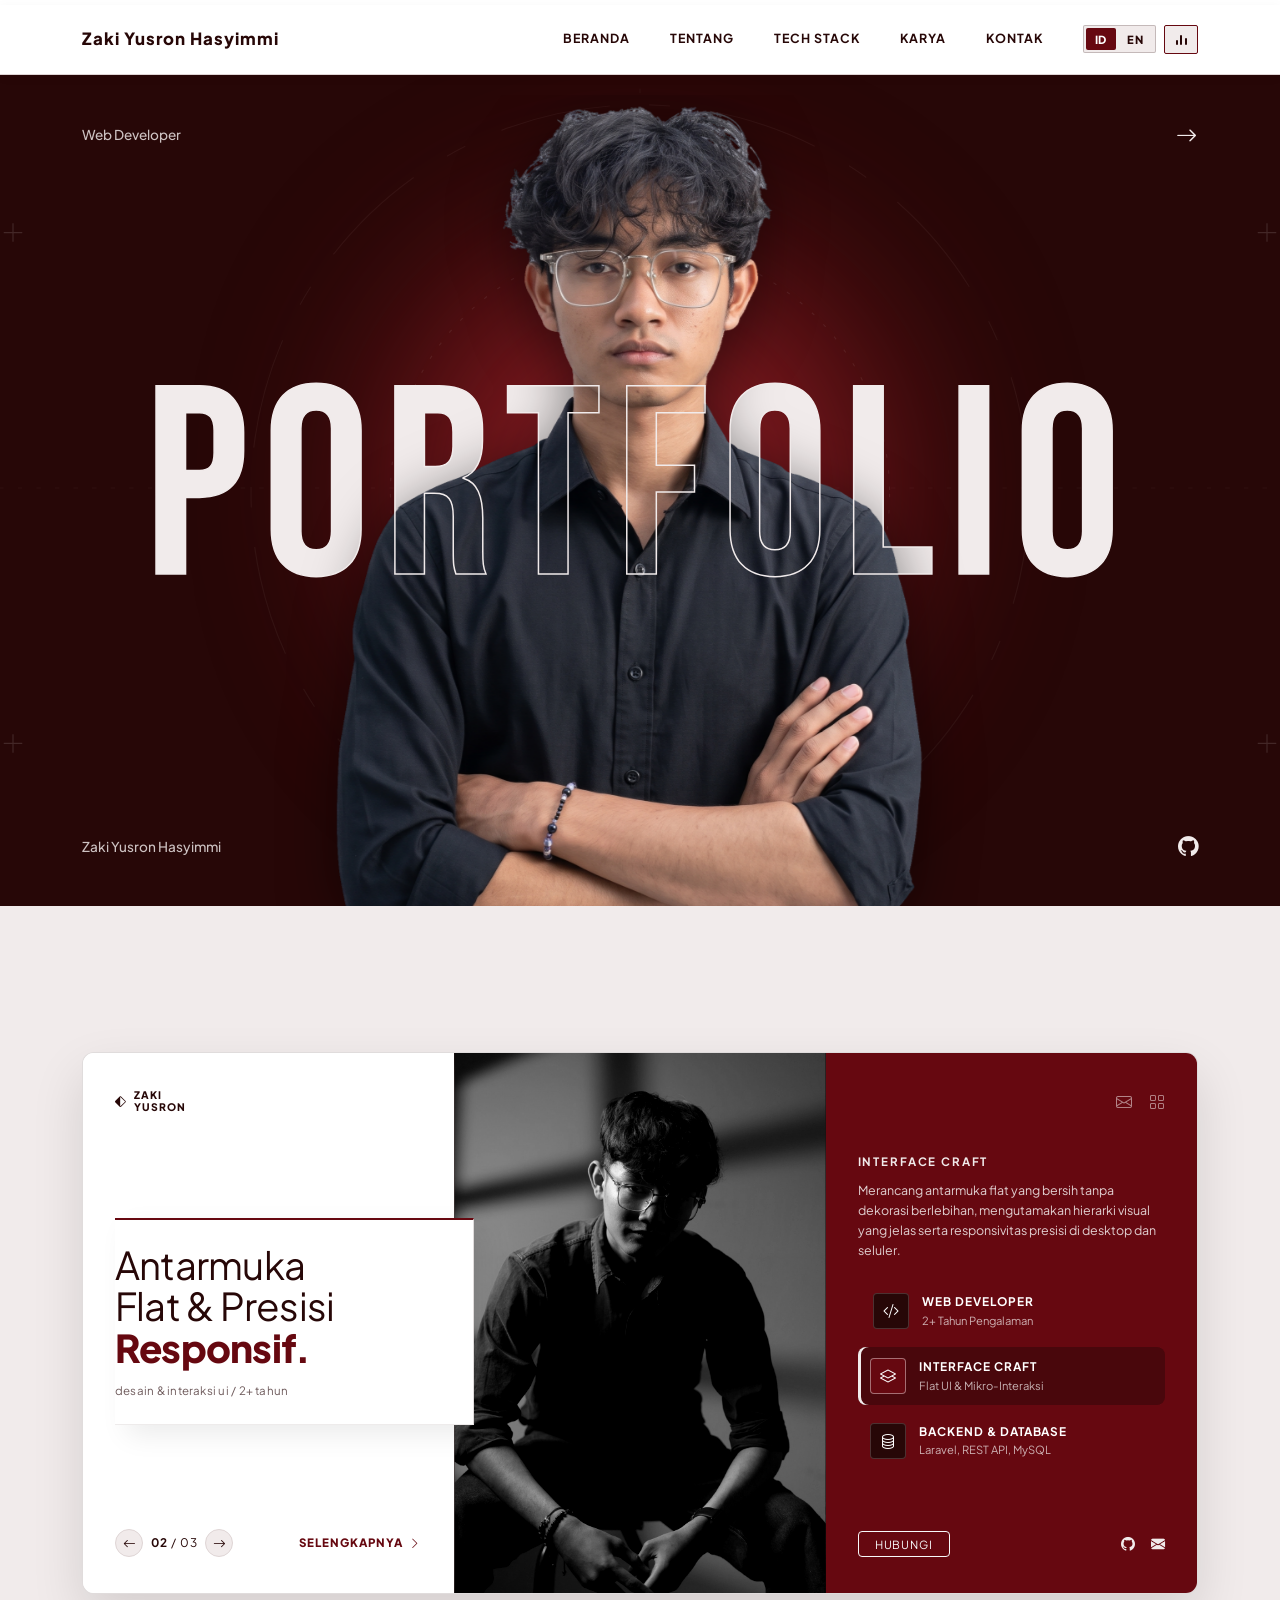
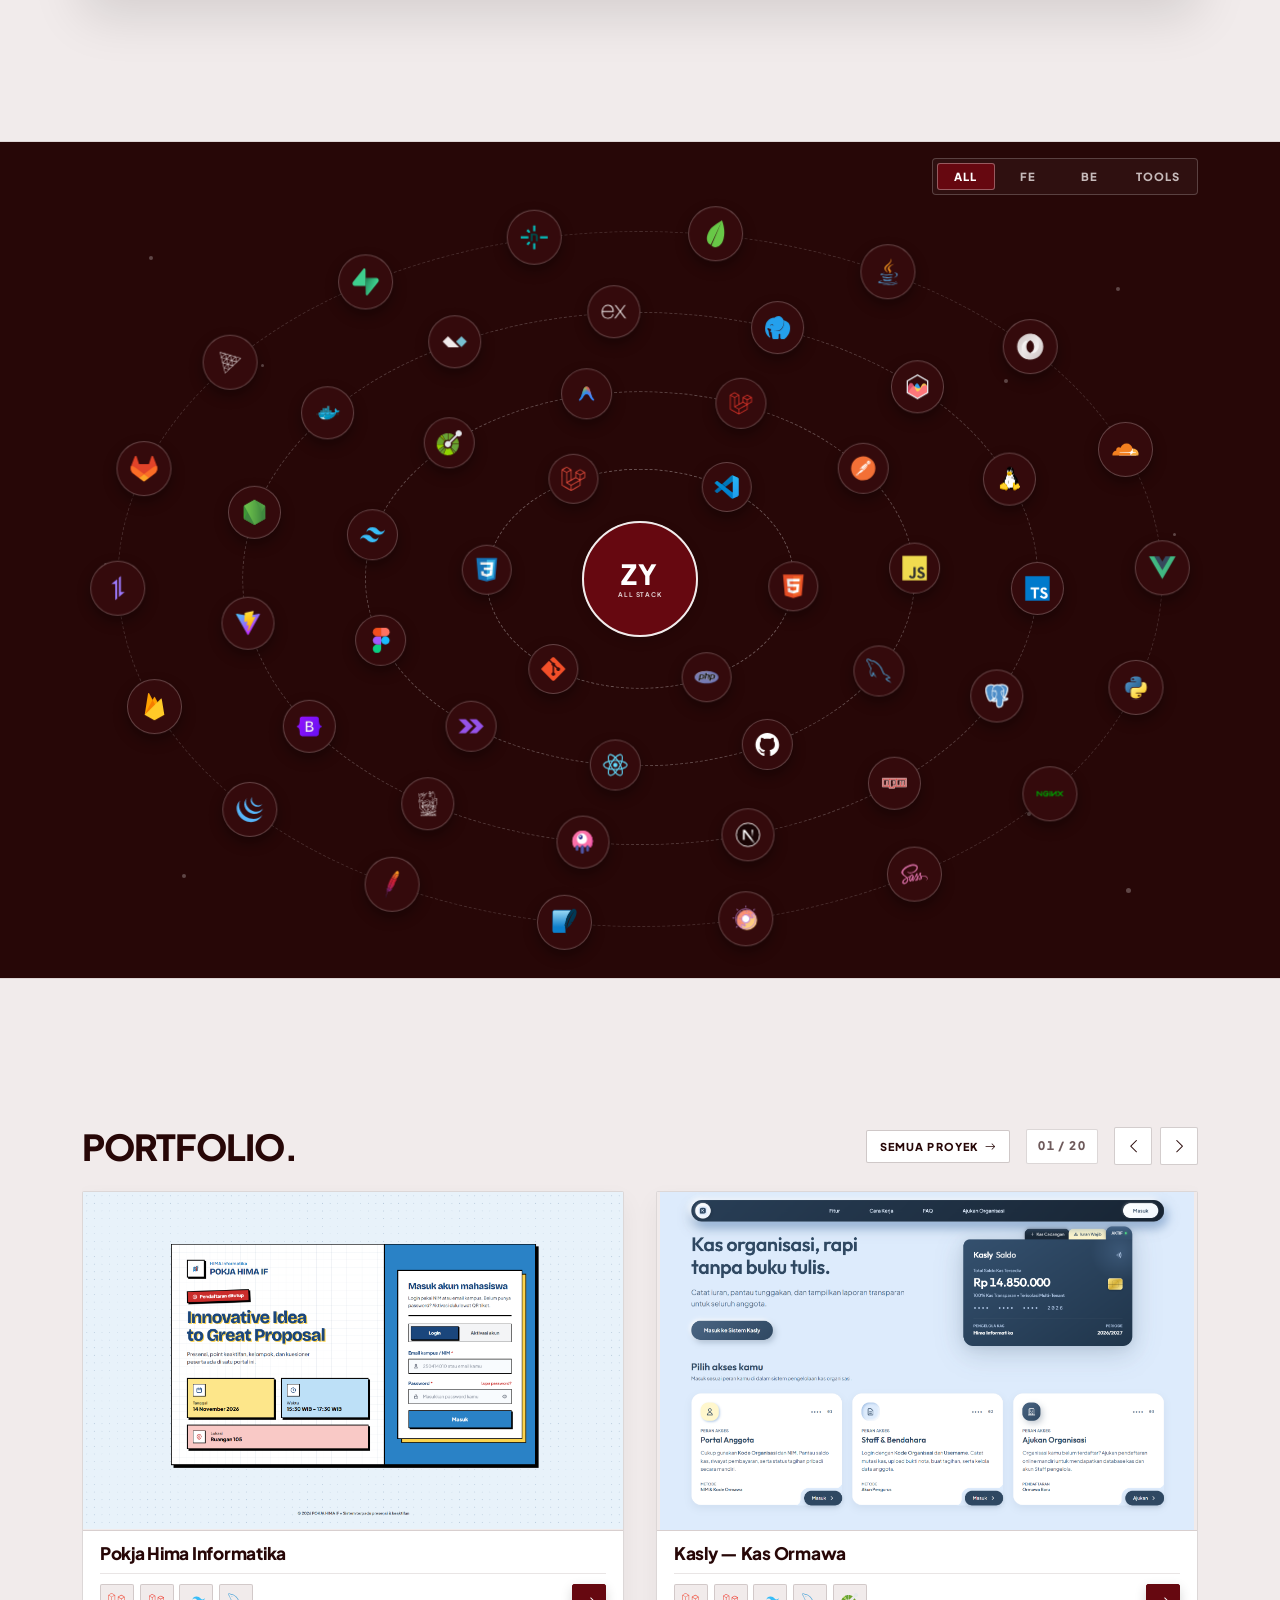
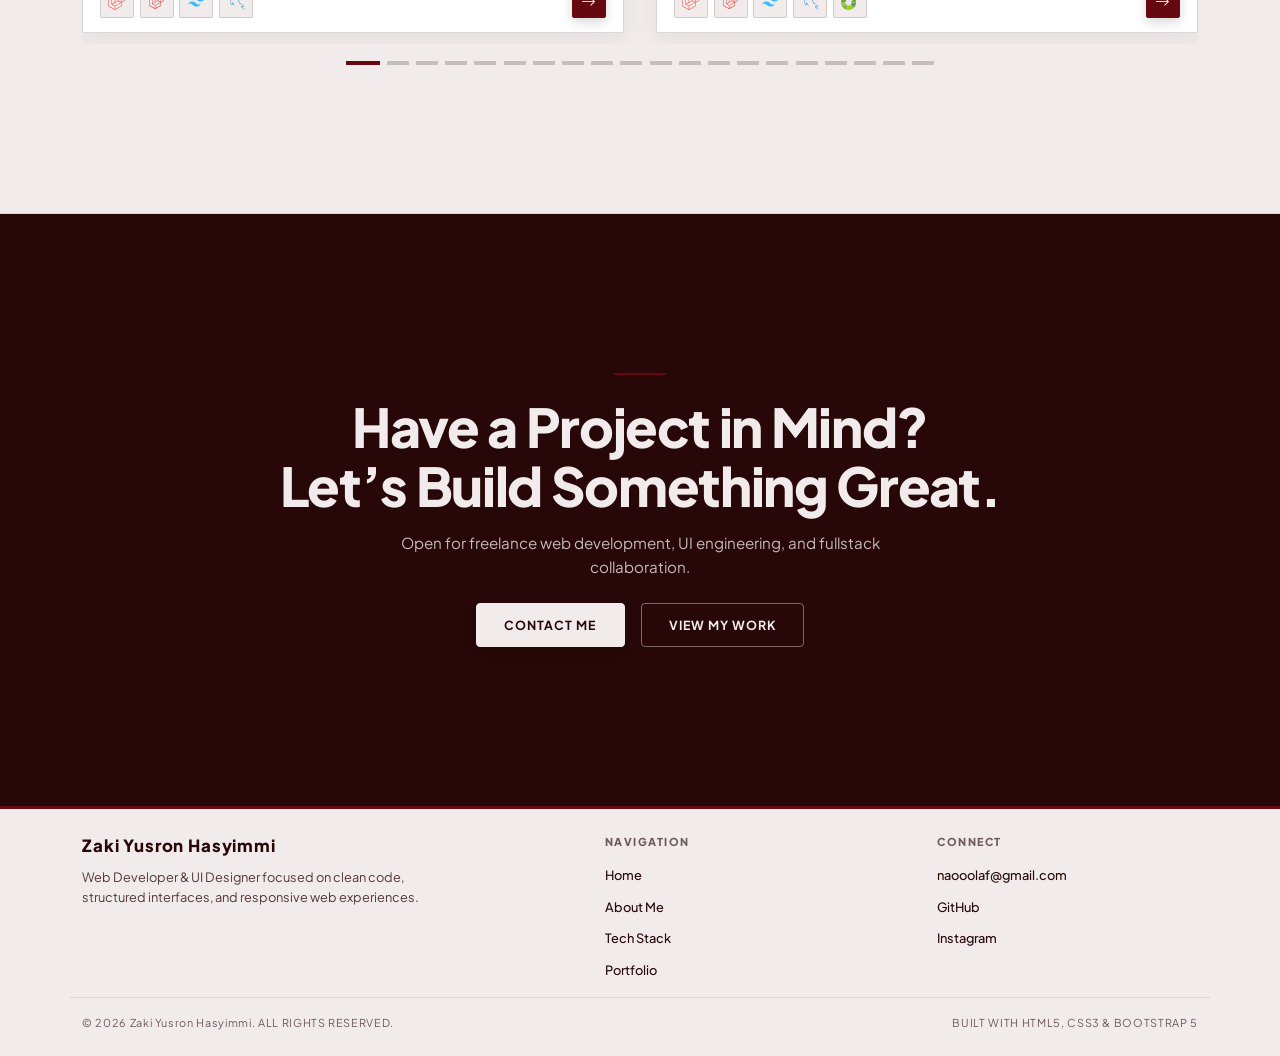
==== commit eca0ef53: "Restore projects page visual cards grid and link ALL PROJECTS to projects.html" ====
--- a/index.html
+++ b/index.html
@@ -1090,9 +1090,9 @@
           </div>
 
           <div class="portfolio-controls d-flex flex-wrap align-items-center gap-2 gap-sm-3">
-            <a href="https://github.com/zysrnh" target="_blank" rel="noopener noreferrer" class="portfolio-all-link">
+            <a href="projects.html" class="portfolio-all-link">
               <span data-i18n="work.allProjects">SEMUA PROYEK</span>
-              <i class="bi bi-arrow-up-right" aria-hidden="true"></i>
+              <i class="bi bi-arrow-right" aria-hidden="true"></i>
             </a>
             <span class="portfolio-counter" id="portfolioCounter" aria-live="polite">01 / 05</span>
             <div class="portfolio-nav-btns d-flex align-items-center gap-2">
--- a/assets/css/style.css
+++ b/assets/css/style.css
@@ -33,6 +33,8 @@
   scroll-behavior: smooth;
   scroll-padding-top: 64px;
   scroll-snap-type: y proximity;
+  scrollbar-width: none !important;
+  -ms-overflow-style: none !important;
 }
 
 body {
@@ -41,6 +43,22 @@
   background-color: var(--white);
   line-height: 1.6;
   overflow-x: hidden;
+  scrollbar-width: none !important;
+  -ms-overflow-style: none !important;
+}
+
+/* ==================== GLOBAL SCROLLBAR HIDING (CLEAN FLAT UI) ==================== */
+* {
+  scrollbar-width: none !important;
+  -ms-overflow-style: none !important;
+}
+
+::-webkit-scrollbar,
+*::-webkit-scrollbar {
+  display: none !important;
+  width: 0 !important;
+  height: 0 !important;
+  background: transparent !important;
 }
 
 ::selection {
@@ -5231,68 +5249,6 @@
 @media (min-width: 992px) {
   html {
     scroll-snap-type: y proximity;
-  }
-
-  /* 1-Screen Desktop Fit for All Projects Archive */
-  body[data-page="projects"] {
-    overflow: hidden;
-    height: 100vh;
-  }
-
-  body[data-page="projects"] .projects-page-shell {
-    height: calc(100vh - 64px);
-    height: calc(100svh - 64px);
-    overflow: hidden;
-    display: flex;
-    flex-direction: column;
-  }
-
-  body[data-page="projects"] .projects-archive-section {
-    flex: 1;
-    display: flex;
-    flex-direction: column;
-    padding: 0.85rem 0 0.5rem;
-    overflow: hidden;
-    min-height: 0;
-  }
-
-  body[data-page="projects"] .projects-archive-section .work-container {
-    flex: 1;
-    display: flex;
-    flex-direction: column;
-    min-height: 0;
-  }
-
-  body[data-page="projects"] .projects-archive-topbar {
-    margin-bottom: 0.45rem;
-    padding-bottom: 0.45rem;
-    flex-shrink: 0;
-  }
-
-  body[data-page="projects"] .projects-archive-header {
-    margin-bottom: 0.75rem;
-    flex-shrink: 0;
-  }
-
-  body[data-page="projects"] .projects-archive-grid {
-    flex: 1;
-    overflow-y: auto;
-    padding-right: 0.5rem;
-    padding-bottom: 0.75rem;
-    min-height: 0;
-  }
-
-  body[data-page="projects"] .projects-archive-grid::-webkit-scrollbar {
-    width: 6px;
-  }
-
-  body[data-page="projects"] .projects-archive-grid::-webkit-scrollbar-track {
-    background: rgba(39, 7, 7, 0.05);
-  }
-
-  body[data-page="projects"] .projects-archive-grid::-webkit-scrollbar-thumb {
-    background: var(--dark-red);
-    border-radius: 2px;
   }
 
   .work-section {
